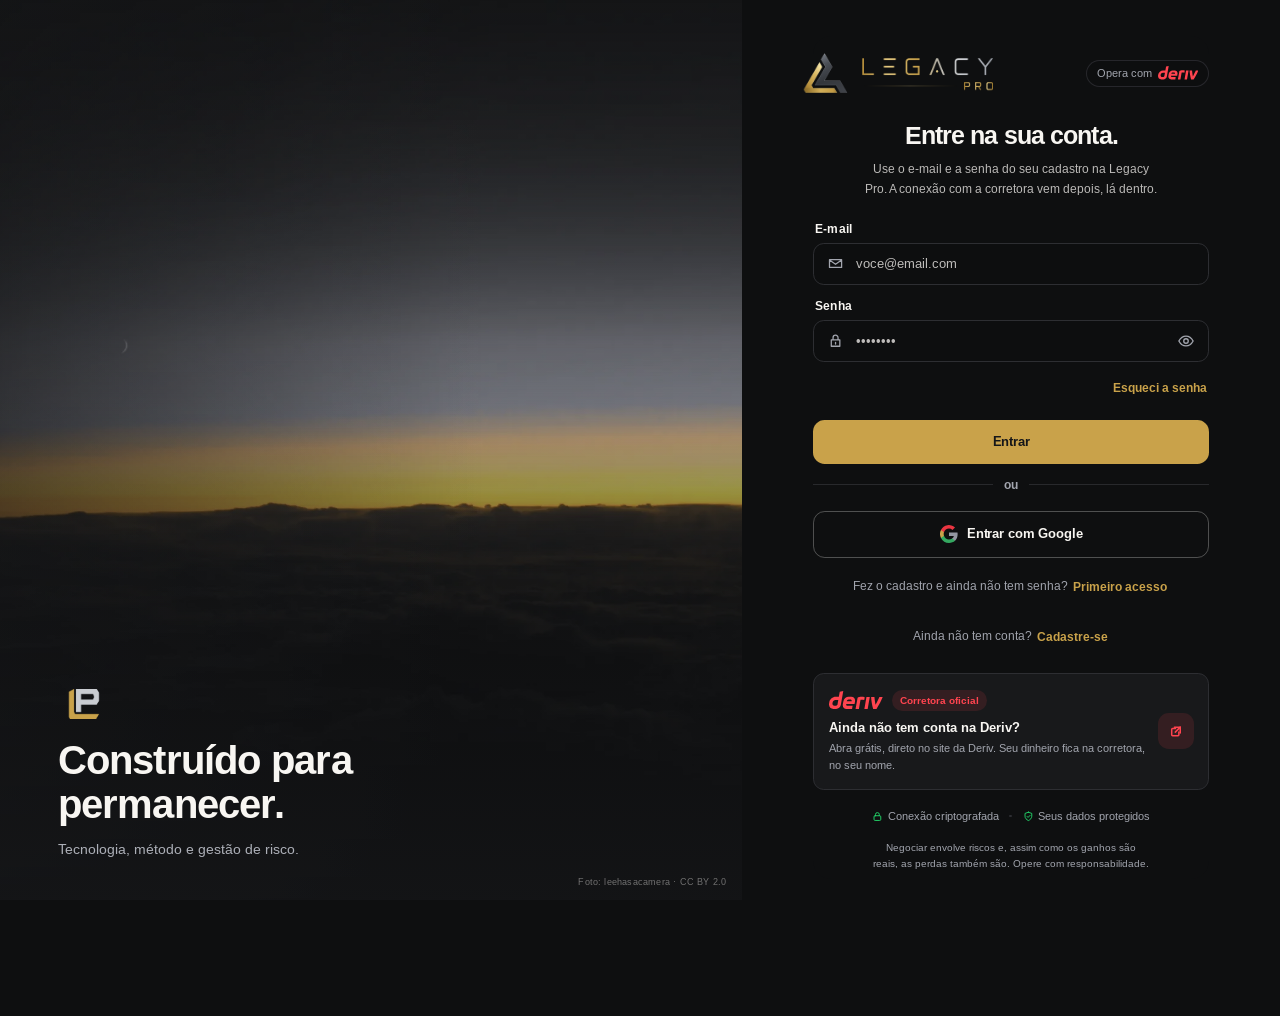
==== index.html @ 9e1845d6 "Legacy Pro: 2026-11-25 16:21" ====
<!doctype html>
<html lang="pt-BR">
  <head>
    <meta charset="UTF-8" />
    <meta name="viewport" content="width=device-width, initial-scale=1, viewport-fit=cover" />
    <link rel="icon" href="/pwa-legacypro/favicon.ico" sizes="48x48" />
    <link rel="icon" type="image/png" sizes="32x32" href="/pwa-legacypro/favicon-32.png" />
    <link rel="icon" type="image/png" sizes="64x64" href="/pwa-legacypro/favicon-64.png" />
    <link rel="icon" type="image/png" sizes="128x128" href="/pwa-legacypro/favicon-128.png" />
    <link rel="apple-touch-icon" sizes="180x180" href="/pwa-legacypro/icon-180.png" />
    <link rel="manifest" href="/manifest.webmanifest" />
    <link rel="preconnect" href="https://fonts.googleapis.com" />
    <link rel="preconnect" href="https://fonts.gstatic.com" crossorigin />
    <link rel="preconnect" href="https://wonxykovfvfnuhzpqsle.supabase.co" crossorigin />
    <link rel="dns-prefetch" href="https://api.derivws.com" />
    <link rel="preload" as="style" href="https://fonts.googleapis.com/css2?family=Arimo:wght@400;500;600;700&display=swap" />
    <link rel="stylesheet" href="https://fonts.googleapis.com/css2?family=Arimo:wght@400;500;600;700&display=swap" media="print" onload="this.media='all'" />
    <noscript><link rel="stylesheet" href="https://fonts.googleapis.com/css2?family=Arimo:wght@400;500;600;700&display=swap" /></noscript>
    <meta name="theme-color" content="#08080A" />
    <meta name="mobile-web-app-capable" content="yes" />
    <meta name="apple-mobile-web-app-capable" content="yes" />
    <meta name="apple-mobile-web-app-status-bar-style" content="black-translucent" />
    <meta name="apple-mobile-web-app-title" content="Legacy Pro" />
    <meta name="format-detection" content="telephone=no" />
    <meta name="description" content="Legacy Pro — plataforma de operações manuais e automatizadas." />
    <meta name="deriv-site-verification" content="0a26fa1a1f70390288a10ce7c6582e54ac3c519f4ce85f7d7d82a5be30c8b84e" />
    <title>Legacy Pro</title>
      <link rel="apple-touch-icon" sizes="167x167" href="/pwa-legacypro/icon-167.png" />
    <link rel="apple-touch-icon" sizes="152x152" href="/pwa-legacypro/icon-152.png" />
    <link rel="apple-touch-startup-image" media="screen and (device-width: 440px) and (device-height: 956px) and (-webkit-device-pixel-ratio: 3) and (orientation: portrait)" href="/pwa-legacypro/splash/1320x2868.png" />
    <link rel="apple-touch-startup-image" media="screen and (device-width: 402px) and (device-height: 874px) and (-webkit-device-pixel-ratio: 3) and (orientation: portrait)" href="/pwa-legacypro/splash/1206x2622.png" />
    <link rel="apple-touch-startup-image" media="screen and (device-width: 430px) and (device-height: 932px) and (-webkit-device-pixel-ratio: 3) and (orientation: portrait)" href="/pwa-legacypro/splash/1290x2796.png" />
    <link rel="apple-touch-startup-image" media="screen and (device-width: 393px) and (device-height: 852px) and (-webkit-device-pixel-ratio: 3) and (orientation: portrait)" href="/pwa-legacypro/splash/1179x2556.png" />
    <link rel="apple-touch-startup-image" media="screen and (device-width: 428px) and (device-height: 926px) and (-webkit-device-pixel-ratio: 3) and (orientation: portrait)" href="/pwa-legacypro/splash/1284x2778.png" />
    <link rel="apple-touch-startup-image" media="screen and (device-width: 390px) and (device-height: 844px) and (-webkit-device-pixel-ratio: 3) and (orientation: portrait)" href="/pwa-legacypro/splash/1170x2532.png" />
    <link rel="apple-touch-startup-image" media="screen and (device-width: 375px) and (device-height: 812px) and (-webkit-device-pixel-ratio: 3) and (orientation: portrait)" href="/pwa-legacypro/splash/1125x2436.png" />
    <link rel="apple-touch-startup-image" media="screen and (device-width: 414px) and (device-height: 896px) and (-webkit-device-pixel-ratio: 3) and (orientation: portrait)" href="/pwa-legacypro/splash/1242x2688.png" />
    <link rel="apple-touch-startup-image" media="screen and (device-width: 414px) and (device-height: 896px) and (-webkit-device-pixel-ratio: 2) and (orientation: portrait)" href="/pwa-legacypro/splash/828x1792.png" />
    <link rel="apple-touch-startup-image" media="screen and (device-width: 414px) and (device-height: 736px) and (-webkit-device-pixel-ratio: 3) and (orientation: portrait)" href="/pwa-legacypro/splash/1242x2208.png" />
    <link rel="apple-touch-startup-image" media="screen and (device-width: 375px) and (device-height: 667px) and (-webkit-device-pixel-ratio: 2) and (orientation: portrait)" href="/pwa-legacypro/splash/750x1334.png" />
    <link rel="apple-touch-startup-image" media="screen and (device-width: 320px) and (device-height: 568px) and (-webkit-device-pixel-ratio: 2) and (orientation: portrait)" href="/pwa-legacypro/splash/640x1136.png" />
    <link rel="apple-touch-startup-image" media="screen and (device-width: 1024px) and (device-height: 1366px) and (-webkit-device-pixel-ratio: 2) and (orientation: portrait)" href="/pwa-legacypro/splash/2048x2732.png" />
    <link rel="apple-touch-startup-image" media="screen and (device-width: 834px) and (device-height: 1194px) and (-webkit-device-pixel-ratio: 2) and (orientation: portrait)" href="/pwa-legacypro/splash/1668x2388.png" />
    <link rel="apple-touch-startup-image" media="screen and (device-width: 820px) and (device-height: 1180px) and (-webkit-device-pixel-ratio: 2) and (orientation: portrait)" href="/pwa-legacypro/splash/1640x2360.png" />
    <link rel="apple-touch-startup-image" media="screen and (device-width: 810px) and (device-height: 1080px) and (-webkit-device-pixel-ratio: 2) and (orientation: portrait)" href="/pwa-legacypro/splash/1620x2160.png" />
    <link rel="apple-touch-startup-image" media="screen and (device-width: 768px) and (device-height: 1024px) and (-webkit-device-pixel-ratio: 2) and (orientation: portrait)" href="/pwa-legacypro/splash/1536x2048.png" />
    <link rel="apple-touch-startup-image" media="screen and (device-width: 744px) and (device-height: 1133px) and (-webkit-device-pixel-ratio: 2) and (orientation: portrait)" href="/pwa-legacypro/splash/1488x2266.png" />
    <script type="module" crossorigin src="/assets/legacypro-app.js?v=2c5035adc046"></script>
    <link rel="stylesheet" crossorigin href="/assets/legacypro.css?v=2c5035adc046">
    <link rel="modulepreload" crossorigin href="/assets/InicioPagina.js?v=2c5035adc046">
    <link rel="modulepreload" crossorigin href="/assets/Notificacoes.js?v=2c5035adc046">
    <link rel="modulepreload" crossorigin href="/assets/gradeAulas.js?v=2c5035adc046">
    <link rel="modulepreload" crossorigin href="/assets/CapaDaAula.js?v=2c5035adc046">
    <link rel="modulepreload" crossorigin href="/assets/capasAulas.js?v=2c5035adc046">
    <link rel="modulepreload" crossorigin href="/assets/ResponsiveImage.js?v=2c5035adc046">
    <link rel="modulepreload" crossorigin href="/assets/EscolherComunidade.js?v=2c5035adc046">
    <link rel="modulepreload" crossorigin href="/assets/stories-c.js?v=2c5035adc046">
    <link rel="modulepreload" crossorigin href="/assets/VisualizadorDeStories.js?v=2c5035adc046">
    <link rel="modulepreload" crossorigin href="/assets/RecursosDeApp.js?v=2c5035adc046">
    <link rel="modulepreload" crossorigin href="/assets/Decolagem.js?v=2c5035adc046">
    <link rel="preload" as="style" crossorigin href="/assets/legacypro14.css?v=2c5035adc046">
    <link rel="preload" as="style" crossorigin href="/assets/legacypro15.css?v=2c5035adc046">
    <link rel="preload" as="style" crossorigin href="/assets/legacypro24.css?v=2c5035adc046">
    <link rel="preload" as="style" crossorigin href="/assets/legacypro26.css?v=2c5035adc046">
    <link rel="preload" as="style" crossorigin href="/assets/legacypro31.css?v=2c5035adc046">
    <link rel="preload" as="style" crossorigin href="/assets/legacypro32.css?v=2c5035adc046">
    <link rel="preload" as="style" crossorigin href="/assets/legacypro2.css?v=2c5035adc046">
  </head>
  <body>
    <div id="app-abertura" aria-hidden="true"><img src="/pwa-legacypro/abertura.png" alt="" /><i></i></div>
    <style>
      #app-abertura{position:fixed;inset:0;z-index:2147483000;display:none;place-items:center;background:#08080A;transition:opacity .5s cubic-bezier(.4,0,.2,1),visibility .5s}
      @media (display-mode: standalone){#app-abertura{display:grid}html{background:#08080A}}
      #app-abertura img{width:calc(58vw / var(--escala-pagina, 1));height:auto;transition:transform .5s cubic-bezier(.4,0,.2,1)}
      @media (min-width:700px){#app-abertura img{width:calc(36vw / var(--escala-pagina, 1))}}
      #app-abertura i{position:absolute;left:50%;bottom:calc(72px + env(safe-area-inset-bottom));width:48px;height:2px;margin-left:-24px;border-radius:2px;background:rgba(201,162,74,.22);overflow:hidden;opacity:0;animation:abre-surge .3s .7s forwards}
      #app-abertura i::after{content:'';position:absolute;top:0;bottom:0;width:40%;background:#C9A24A;animation:abre-corre 1.1s ease-in-out infinite}
      #app-abertura.saindo{opacity:0;visibility:hidden}
      #app-abertura.saindo img{transform:scale(1.04)}
      @keyframes abre-surge{to{opacity:1}}
      @keyframes abre-corre{from{transform:translateX(-100%)}to{transform:translateX(250%)}}
      @media (prefers-reduced-motion:reduce){#app-abertura,#app-abertura img{transition:none}#app-abertura i::after{animation:none}}
    </style>
    <div id="root"></div>
  </body>
</html>
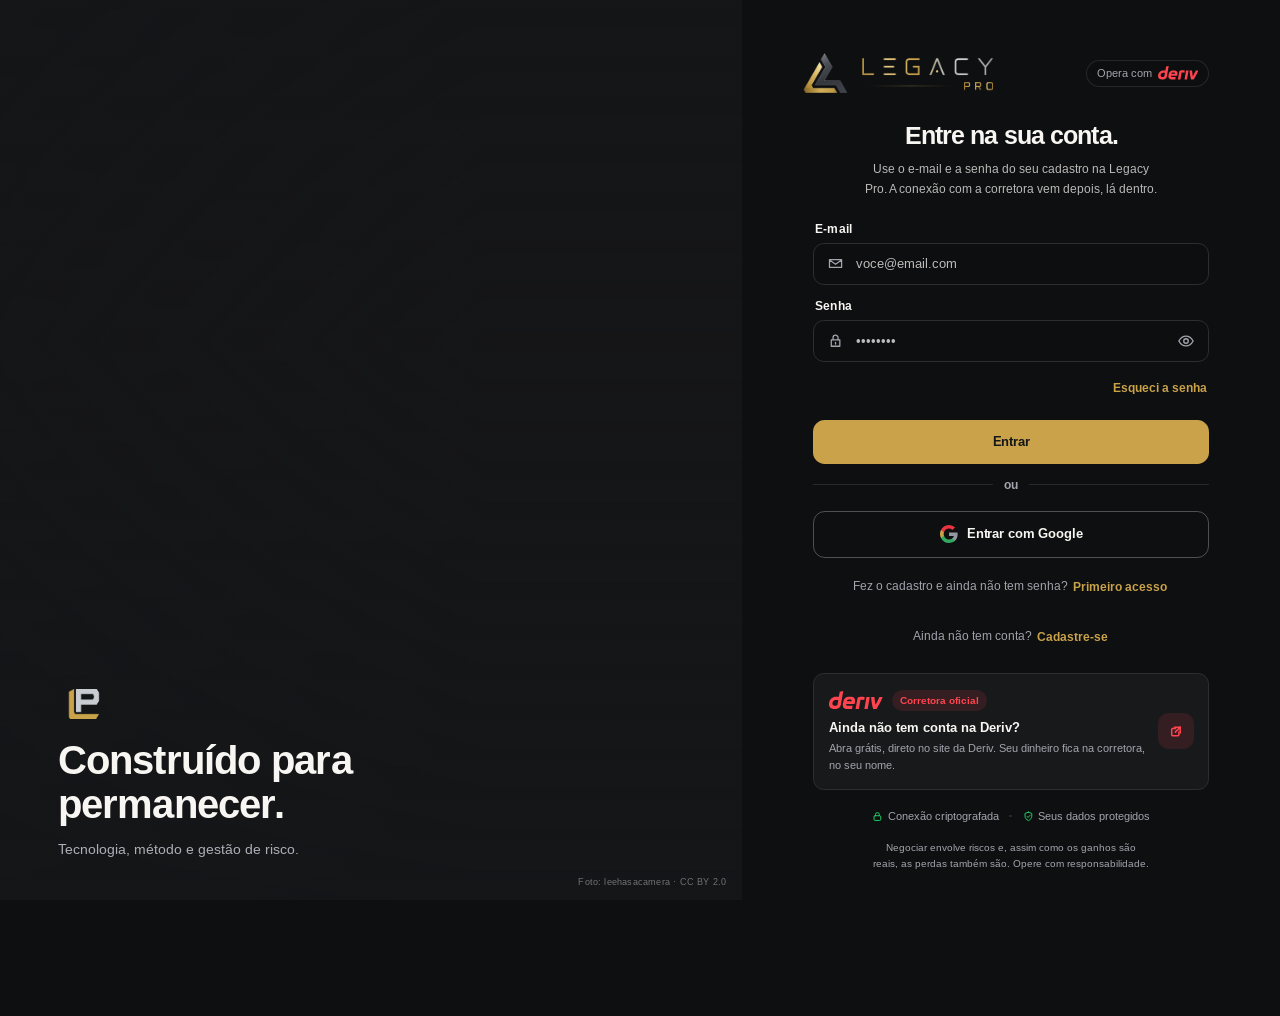
==== commit aadbb934: "Legacy Pro: 2026-11-26 18:21" ====
--- a/index.html
+++ b/index.html
@@ -45,26 +45,26 @@
     <link rel="apple-touch-startup-image" media="screen and (device-width: 810px) and (device-height: 1080px) and (-webkit-device-pixel-ratio: 2) and (orientation: portrait)" href="/pwa-legacypro/splash/1620x2160.png" />
     <link rel="apple-touch-startup-image" media="screen and (device-width: 768px) and (device-height: 1024px) and (-webkit-device-pixel-ratio: 2) and (orientation: portrait)" href="/pwa-legacypro/splash/1536x2048.png" />
     <link rel="apple-touch-startup-image" media="screen and (device-width: 744px) and (device-height: 1133px) and (-webkit-device-pixel-ratio: 2) and (orientation: portrait)" href="/pwa-legacypro/splash/1488x2266.png" />
-    <script type="module" crossorigin src="/assets/legacypro-app.js?v=2c5035adc046"></script>
-    <link rel="stylesheet" crossorigin href="/assets/legacypro.css?v=2c5035adc046">
-    <link rel="modulepreload" crossorigin href="/assets/InicioPagina.js?v=2c5035adc046">
-    <link rel="modulepreload" crossorigin href="/assets/Notificacoes.js?v=2c5035adc046">
-    <link rel="modulepreload" crossorigin href="/assets/gradeAulas.js?v=2c5035adc046">
-    <link rel="modulepreload" crossorigin href="/assets/CapaDaAula.js?v=2c5035adc046">
-    <link rel="modulepreload" crossorigin href="/assets/capasAulas.js?v=2c5035adc046">
-    <link rel="modulepreload" crossorigin href="/assets/ResponsiveImage.js?v=2c5035adc046">
-    <link rel="modulepreload" crossorigin href="/assets/EscolherComunidade.js?v=2c5035adc046">
-    <link rel="modulepreload" crossorigin href="/assets/stories-c.js?v=2c5035adc046">
-    <link rel="modulepreload" crossorigin href="/assets/VisualizadorDeStories.js?v=2c5035adc046">
-    <link rel="modulepreload" crossorigin href="/assets/RecursosDeApp.js?v=2c5035adc046">
-    <link rel="modulepreload" crossorigin href="/assets/Decolagem.js?v=2c5035adc046">
-    <link rel="preload" as="style" crossorigin href="/assets/legacypro14.css?v=2c5035adc046">
-    <link rel="preload" as="style" crossorigin href="/assets/legacypro15.css?v=2c5035adc046">
-    <link rel="preload" as="style" crossorigin href="/assets/legacypro24.css?v=2c5035adc046">
-    <link rel="preload" as="style" crossorigin href="/assets/legacypro26.css?v=2c5035adc046">
-    <link rel="preload" as="style" crossorigin href="/assets/legacypro31.css?v=2c5035adc046">
-    <link rel="preload" as="style" crossorigin href="/assets/legacypro32.css?v=2c5035adc046">
-    <link rel="preload" as="style" crossorigin href="/assets/legacypro2.css?v=2c5035adc046">
+    <script type="module" crossorigin src="/assets/legacypro-app.js?v=6c308f8900cc"></script>
+    <link rel="stylesheet" crossorigin href="/assets/legacypro.css?v=6c308f8900cc">
+    <link rel="modulepreload" crossorigin href="/assets/InicioPagina.js?v=6c308f8900cc">
+    <link rel="modulepreload" crossorigin href="/assets/Notificacoes.js?v=6c308f8900cc">
+    <link rel="modulepreload" crossorigin href="/assets/gradeAulas.js?v=6c308f8900cc">
+    <link rel="modulepreload" crossorigin href="/assets/CapaDaAula.js?v=6c308f8900cc">
+    <link rel="modulepreload" crossorigin href="/assets/capasAulas.js?v=6c308f8900cc">
+    <link rel="modulepreload" crossorigin href="/assets/ResponsiveImage.js?v=6c308f8900cc">
+    <link rel="modulepreload" crossorigin href="/assets/EscolherComunidade.js?v=6c308f8900cc">
+    <link rel="modulepreload" crossorigin href="/assets/stories-c.js?v=6c308f8900cc">
+    <link rel="modulepreload" crossorigin href="/assets/VisualizadorDeStories.js?v=6c308f8900cc">
+    <link rel="modulepreload" crossorigin href="/assets/RecursosDeApp.js?v=6c308f8900cc">
+    <link rel="modulepreload" crossorigin href="/assets/Decolagem.js?v=6c308f8900cc">
+    <link rel="preload" as="style" crossorigin href="/assets/legacypro14.css?v=6c308f8900cc">
+    <link rel="preload" as="style" crossorigin href="/assets/legacypro15.css?v=6c308f8900cc">
+    <link rel="preload" as="style" crossorigin href="/assets/legacypro24.css?v=6c308f8900cc">
+    <link rel="preload" as="style" crossorigin href="/assets/legacypro26.css?v=6c308f8900cc">
+    <link rel="preload" as="style" crossorigin href="/assets/legacypro31.css?v=6c308f8900cc">
+    <link rel="preload" as="style" crossorigin href="/assets/legacypro32.css?v=6c308f8900cc">
+    <link rel="preload" as="style" crossorigin href="/assets/legacypro2.css?v=6c308f8900cc">
   </head>
   <body>
     <div id="app-abertura" aria-hidden="true"><img src="/pwa-legacypro/abertura.png" alt="" /><i></i></div>
--- a/assets/legacypro.css
+++ b/assets/legacypro.css
@@ -1 +1 @@
-.pcd{font-family:var(--fonte-dados, ui-monospace, Menlo, Consolas, monospace);font-variant-numeric:tabular-nums;white-space:nowrap}.pcd-dig{display:inline-grid;place-items:center;min-width:1.35em;margin-left:1px;padding:0 .18em;border-radius:5px;background:color-mix(in srgb,var(--gf-ouro, var(--primary)) 20%,transparent);color:var(--text);font-weight:800}.pcd-dig.ganho{background:color-mix(in srgb,var(--up) 22%,transparent);color:var(--up)}.pcd-dig.perda{background:color-mix(in srgb,var(--down) 22%,transparent);color:var(--down)}.tv-preco .pcd{font-size:12.5px}.bl{--bl-ouro: var(--gf-ouro, var(--primary));--bl-ouro-claro: color-mix(in srgb, var(--bl-ouro) 75%, #fff);--bl-dados: var(--fonte-dados, ui-monospace, Menlo, Consolas, monospace);--bl-fundo-campo: color-mix(in srgb, var(--bg) 70%, var(--surface));position:relative;overflow:hidden;border-radius:20px;background:var(--surface);border:1px solid var(--border);container:boleta / inline-size}:root:not([data-tema=escuro]) .bl{--bl-ouro-claro: color-mix(in srgb, var(--bl-ouro) 78%, #000)}:root[data-familia=globalfly]:not([data-tema=escuro]) .bl-ativo{--bl-ouro-claro: color-mix(in srgb, var(--bl-ouro) 75%, #fff)}.bl-ativo{position:relative;overflow:hidden;isolation:isolate;display:flex;align-items:center;gap:10px;padding:12px 14px;border-bottom:1px solid var(--border)}.bl-ativo:before{content:"";position:absolute;z-index:-1;left:58%;top:-30px;width:1.5px;height:140px;background:var(--bl-ouro);opacity:.28;transform:rotate(32deg);pointer-events:none}.bl-ativo-ic{display:grid;place-items:center;width:34px;height:34px;flex:none;border-radius:10px;background:color-mix(in srgb,var(--bl-ouro) 14%,transparent);color:var(--bl-ouro-claro);font:800 12px var(--bl-dados)}.bl-ativo-nome{flex:1;min-width:0;display:grid}.bl-ativo-nome b{font-size:15px;white-space:nowrap;overflow:hidden;text-overflow:ellipsis}.bl-ativo-nome small{color:var(--muted);font-size:11.5px}.bl-ativo-preco{display:grid;justify-items:end}.bl-ativo-preco b{font:700 16px var(--bl-dados);font-variant-numeric:tabular-nums;transition:color .25s}.bl-ativo-preco b.sobe{color:var(--up)}.bl-ativo-preco b.cai{color:var(--down)}.bl-ativo-preco small{display:inline-flex;align-items:center;gap:5px;color:var(--muted);font-size:11.5px}.bl-ativo-preco small i{width:6px;height:6px;border-radius:50%;background:var(--muted)}.bl-ativo-preco small i.vivo{background:var(--up);box-shadow:0 0 0 3px color-mix(in srgb,var(--up) 22%,transparent);animation:bl-pulsa 1.8s ease-out infinite}@keyframes bl-pulsa{50%{box-shadow:0 0 0 5px color-mix(in srgb,var(--up) 6%,transparent)}}.bl-abas{display:grid;grid-auto-flow:column;grid-auto-columns:1fr;border-bottom:1px solid var(--border)}.bl-abas button{position:relative;height:44px;border:0;background:none;color:var(--muted);font:inherit;font-size:14px;font-weight:700;cursor:pointer}.bl-abas button.on{color:var(--text)}.bl-abas button.on:after{content:"";position:absolute;left:22%;right:22%;bottom:-1px;height:2px;border-radius:2px;background:var(--bl-ouro)}.bl-abas button:focus-visible{outline:2px solid var(--bl-ouro);outline-offset:-4px;border-radius:8px}.bl-corpo{display:grid;gap:14px;padding:16px 16px 18px}.bl-corpo>.bl-sep{height:1px;background:var(--border)}.bl-most{display:grid;gap:8px}.bl-most-cab{display:flex;align-items:center;justify-content:space-between;gap:10px;min-height:26px}.bl-rot{color:var(--muted);font-size:12px;font-weight:700;letter-spacing:.01em;white-space:nowrap}.bl-saldo{display:inline-flex;align-items:center;gap:8px;min-width:0;color:var(--muted);font-size:11.5px;white-space:nowrap}.bl-conta{flex:none;padding:1px 7px;border-radius:99px;font-style:normal;font-size:10.5px;font-weight:800;border:1px solid var(--border);color:var(--muted)}.bl-conta.real{color:var(--up);border-color:color-mix(in srgb,var(--up) 45%,transparent);background:color-mix(in srgb,var(--up) 10%,transparent)}.bl-saldo b{color:var(--text);font:700 11.5px var(--bl-dados)}.bl-unid{display:inline-flex;gap:2px;padding:2px;border-radius:9px;background:var(--bl-fundo-campo);border:1px solid var(--border)}.bl-unid button{padding:3px 10px;border:0;border-radius:7px;background:none;color:var(--muted);font:inherit;font-size:12px;font-weight:700;cursor:pointer}.bl-unid button.on{background:color-mix(in srgb,var(--bl-ouro) 16%,transparent);color:var(--bl-ouro-claro)}.bl-unid button:disabled{opacity:.35;cursor:not-allowed}.bl-campo{display:grid;grid-template-columns:44px minmax(0,1fr) 44px;align-items:stretch;height:48px;overflow:hidden;border-radius:14px;background:var(--bl-fundo-campo);border:1px solid var(--border);transition:border-color .15s,box-shadow .15s}.bl-campo:focus-within{border-color:color-mix(in srgb,var(--bl-ouro) 70%,var(--border));box-shadow:0 0 0 3px color-mix(in srgb,var(--bl-ouro) 14%,transparent)}.bl-most.alerta .bl-campo{border-color:color-mix(in srgb,var(--down) 70%,var(--border))}.bl-campo-pm{display:grid;place-items:center;padding:0;border:0;background:transparent;color:var(--muted);font-size:22px;line-height:1;cursor:pointer;transition:color .15s,background .15s}.bl-campo-pm:first-child{border-right:1px solid var(--border)}.bl-campo-pm:last-child{border-left:1px solid var(--border)}.bl-campo-pm:disabled{opacity:.3;cursor:not-allowed}.bl-campo-pm:active:not(:disabled){background:color-mix(in srgb,var(--bl-ouro) 10%,transparent)}.bl-campo-pm:focus-visible{outline:2px solid var(--bl-ouro);outline-offset:-3px;border-radius:10px}.bl-campo-valor{display:flex;align-items:baseline;justify-content:center;gap:7px;min-width:0;padding:0 6px;cursor:text;align-self:center}.bl-campo-valor small{color:var(--muted);font-size:12.5px;font-weight:700}.bl-campo-valor input{min-width:2ch;max-width:100%;padding:0;border:0;outline:0;background:none;color:var(--text);text-align:center;font:700 20px/1.1 var(--bl-dados);letter-spacing:-.01em;font-variant-numeric:tabular-nums}.bl-most.alerta .bl-campo-valor input{color:var(--down)}.bl-regua{display:grid;grid-auto-flow:column;grid-auto-columns:1fr;gap:6px}.bl-regua button{height:32px;padding:0 4px;border-radius:9px;border:1px solid var(--border);background:transparent;color:var(--muted);font:600 12.5px var(--bl-dados);cursor:pointer;transition:color .15s,border-color .15s,background .15s}.bl-regua button.on{color:var(--bl-ouro-claro);border-color:color-mix(in srgb,var(--bl-ouro) 60%,transparent);background:color-mix(in srgb,var(--bl-ouro) 12%,transparent)}.bl-regua button:focus-visible{outline:2px solid var(--bl-ouro);outline-offset:2px}.bl-alerta{margin:-4px 0 0;color:var(--down);font-size:12px;line-height:1.45;text-align:left}.bl-alerta a{display:inline-flex;align-items:center;min-height:32px;margin-left:4px;color:var(--bl-ouro-claro, var(--primary));font-weight:800;text-decoration:underline;text-underline-offset:2px}.aviso a{font-weight:800;color:inherit;text-decoration:underline;text-underline-offset:2px;margin-left:4px}.bl-comprar{display:grid;grid-template-columns:1fr 1fr;gap:10px}.bl-botao{--cor: var(--up);position:relative;display:grid;align-content:start;gap:1px;min-width:0;min-height:92px;padding:12px 14px 13px;border-radius:16px;border:1px solid color-mix(in srgb,var(--cor) 42%,transparent);background:color-mix(in srgb,var(--cor) 9%,var(--surface));color:var(--text);text-align:left;font:inherit;cursor:pointer;transition:transform .12s ease,background .18s ease,border-color .18s ease,box-shadow .18s ease}.bl-botao.desce{--cor: var(--down)}.bl-botao:active:not(:disabled){transform:translateY(1px) scale(.985);background:color-mix(in srgb,var(--cor) 18%,var(--surface))}.bl-botao:disabled{cursor:not-allowed;opacity:.55}.bl-botao.confirmando{border-color:var(--bl-ouro);box-shadow:0 0 0 3px color-mix(in srgb,var(--bl-ouro) 22%,transparent)}.bl-botao:focus-visible{outline:2px solid var(--bl-ouro);outline-offset:2px}.bl-botao-lin{display:flex;align-items:center;gap:7px;color:var(--cor)}.bl-seta{font-size:11px;line-height:1}.bl-dir{font-weight:800;font-size:15.5px}.bl-pct{margin-left:auto;padding:2px 7px;border-radius:99px;background:color-mix(in srgb,var(--cor) 14%,transparent);font:800 11.5px var(--bl-dados)}.bl-botao>small{margin-top:10px;color:var(--muted);font-size:11.5px;font-weight:700}.bl-botao>strong{font:800 18px/1.15 var(--bl-dados);letter-spacing:-.01em;font-variant-numeric:tabular-nums;white-space:nowrap;min-width:0;overflow:hidden;text-overflow:ellipsis;transition:color .4s ease}.bl-botao>strong.pisca{color:var(--cor);transition:none}.bl-estado{display:grid;margin-top:10px;color:var(--text);font-size:13px;font-weight:800;line-height:1.25}.bl-estado small{font-size:11px;font-weight:700;opacity:.78}.bl-resumo{display:flex;justify-content:space-between;gap:10px;flex-wrap:wrap;color:var(--muted);font-size:12px}.bl-resumo b{color:var(--text);font:700 12px var(--bl-dados)}.bl-atalho{margin:2px 0 0;text-align:center;color:var(--muted);font-size:11.5px;text-wrap:balance}.bl-atalho kbd{padding:1px 6px;border-radius:5px;border:1px solid var(--border);background:var(--bl-fundo-campo);color:var(--text);font:700 11px var(--bl-dados)}:root[data-familia=globalfly]:not([data-tema=escuro]) .trade>.sem-deriv.compacto{border-color:color-mix(in srgb,var(--gf-ouro, var(--primary)) 55%,var(--border));background:color-mix(in srgb,var(--gf-ouro, var(--primary)) 7%,var(--surface))}.trade>.sem-deriv+.bl{margin-top:12px}.trade>.bl+.aviso{margin-top:12px}@media (min-width: 1200px){.layout-operar:has(.bl){grid-template-columns:minmax(0,1fr) 372px}}@container boleta (max-width: 360px){.bl-atalho{display:none}.bl-rot{letter-spacing:.01em;font-size:12px}.bl-saldo,.bl-saldo b{font-size:11.5px}.bl-resumo{flex-wrap:nowrap;font-size:11.5px}.bl-dir{font-size:15px}.bl-botao>strong{font-size:16.5px}.bl-campo-valor input{font-size:18px}.bl-campo{height:46px;grid-template-columns:40px minmax(0,1fr) 40px}}@container boleta (max-width: 320px){.bl-corpo{padding-inline:12px}.bl-comprar{gap:8px}.bl-botao{padding:10px 10px 11px}.bl-botao-lin{gap:6px}.bl-dir{font-size:14px}.bl-pct{font-size:11px}.bl-botao>strong{font-size:15.5px}}.layout-operar .trade:has(.bl){padding-bottom:92px}@media (max-width: 900px),(max-height: 500px) and (pointer: coarse){body:has(.av-pilula) .layout-operar .trade:has(.bl){padding-bottom:calc(142px + var(--sab, 0px))}body:has(.app-convite) .layout-operar .trade:has(.bl){padding-bottom:calc(176px + var(--sab, 0px))}}.bl-posicoes{display:grid;grid-template-columns:minmax(0,1fr);gap:10px;margin-top:12px}.bl-posicoes-cab{display:flex;align-items:center;justify-content:space-between;gap:10px;padding:0 4px;color:var(--muted);font-size:12.5px;font-weight:700}.bl-posicoes-cab>span{display:grid;min-width:0}.bl-posicoes-cab>span small{font-size:11.5px;font-weight:600}.bl-posicoes-cab>b{white-space:nowrap}.bl-posicoes-cab b{font:700 13px var(--fonte-dados, ui-monospace, monospace)}.bl-posicoes-cab b.ganho{color:var(--up)}.bl-posicoes-cab b.perda{color:var(--down)}.bl-posicoes-vazio{padding:12px 14px;border-radius:16px;border:1px dashed var(--border);color:var(--muted);font-size:12.5px;line-height:1.5}.bp{--bp-ouro: var(--gf-ouro, var(--primary));--bp-dados: var(--fonte-dados, ui-monospace, Menlo, Consolas, monospace);position:relative;display:grid;gap:12px;padding:14px 16px 16px;border-radius:20px;background:var(--surface);border:1px solid var(--border);grid-template-columns:minmax(0,1fr);min-width:0;container:posicao / inline-size}.bp:before{content:"";position:absolute;left:0;top:16px;bottom:16px;width:3px;border-radius:0 3px 3px 0;background:var(--up)}.bp.perdendo:before{background:var(--down)}.bp.concluida{opacity:.92}.bp-cab{display:flex;align-items:center;gap:12px}.bp-relogio{position:relative;width:56px;height:56px;flex:none}.bp-relogio svg{width:100%;height:100%;transform:rotate(-90deg)}.bp-relogio circle{fill:none;stroke-width:4}.bp-relogio .fundo{stroke:color-mix(in srgb,var(--border) 80%,transparent)}.bp-relogio .arco{stroke:var(--bp-ouro);stroke-linecap:round;transition:stroke-dashoffset 1s linear}.bp-relogio b{position:absolute;top:0;right:0;bottom:0;left:0;display:grid;place-items:center;font:700 12px var(--bp-dados);font-variant-numeric:tabular-nums}.bp-relogio.palavra b{font:800 9.5px Arimo,Arial,sans-serif;letter-spacing:.02em}.bp-relogio.urgente .arco{stroke:var(--down)}.bp-relogio.urgente b{color:var(--down)}.bp-relogio.ganhou .arco{stroke:var(--up)}.bp-relogio.ganhou b{color:var(--up)}.bp-relogio.perdeu .arco{stroke:var(--down)}.bp-relogio.perdeu b{color:var(--down)}.bp-id{flex:1;min-width:0;display:grid;gap:3px}.bp-ativo{font-size:15px;font-weight:800;color:var(--text);white-space:nowrap;overflow:hidden;text-overflow:ellipsis}.bp-dir{display:inline-flex;align-items:center;gap:5px;min-width:0;color:var(--muted);font-size:13px;font-weight:700;white-space:nowrap;overflow:hidden;text-overflow:ellipsis}.bp-dir i{font-style:normal;font-size:11px}.bp-dir.sobe{color:var(--up)}.bp-dir.desce{color:var(--down)}.bp-alternar{display:grid;place-items:center;flex:none;width:32px;height:32px;margin-right:-6px;padding:0;border:1px solid transparent;border-radius:10px;background:transparent;color:var(--muted);cursor:pointer}.bp-alternar svg{width:16px;height:16px;transition:transform .18s ease}.bp:not(.recolhida) .bp-alternar svg{transform:rotate(180deg)}.bp-alternar:hover{color:var(--text);border-color:var(--border)}.bp-alternar:focus-visible{outline:2px solid var(--bp-ouro);outline-offset:1px}.bp-detalhes{display:grid;gap:12px;min-width:0}.bp-legenda{margin:-4px 0 0;color:var(--muted);font-size:12px;line-height:1.4}.bp-res{display:grid;justify-items:end;text-align:right}.bp-res b{font:800 19px var(--bp-dados);white-space:nowrap;font-variant-numeric:tabular-nums}.bp-res small{font:700 11.5px var(--bp-dados)}.bp-res.ganho b,.bp-res.ganho small{color:var(--up)}.bp-res.perda b,.bp-res.perda small{color:var(--down)}.bp-spots{display:flex;align-items:center;gap:8px;flex-wrap:wrap;padding:9px 12px;border-radius:12px;background:color-mix(in srgb,var(--bg) 70%,var(--surface));border:1px solid var(--border);color:var(--muted);font-size:12px}.bp-spots .pcd{color:var(--text);font-size:12.5px;font-weight:700}.bp-seta{color:var(--muted)}.bp-dif{margin-left:auto;font:700 12px var(--bp-dados)}.bp-dif.ganho{color:var(--up)}.bp-dif.perda{color:var(--down)}.bp-nums{display:grid;grid-template-columns:1fr 1fr;gap:8px}.bp-nums div{display:grid;gap:3px}.bp-nums div:last-child{text-align:right}.bp-nums small{color:var(--muted);font-size:11px;font-weight:700;letter-spacing:.01em}.bp-nums b{font:700 15px var(--bp-dados)}.bp-encerrar{height:48px;display:flex;align-items:center;justify-content:center;gap:6px;padding:0 14px;border:0;border-radius:14px;background:var(--bp-ouro);color:#151618;font:inherit;font-size:15px;font-weight:800;white-space:nowrap;cursor:pointer}.bp-encerrar span{font-family:var(--bp-dados)}.bp-encerrar:disabled{background:color-mix(in srgb,var(--border) 70%,transparent);color:var(--muted);cursor:not-allowed;font-size:13.5px}.bp-encerrar:focus-visible{outline:3px solid var(--bp-ouro);outline-offset:2px}.bp-encerrar.armado{background:var(--surface);color:var(--text);box-shadow:inset 0 0 0 2px var(--bp-ouro),0 0 0 3px color-mix(in srgb,var(--bp-ouro) 22%,transparent);white-space:normal;line-height:1.2}@container posicao (max-width: 340px){.bp-seta{display:none}.bp-spots{display:grid;grid-template-columns:1fr auto;gap:2px 8px}.bp-spots .bp-dif{grid-row:1 / 3;grid-column:2;align-self:center}.bp-res b{font-size:17px}.bp-relogio{width:50px;height:50px}}@media (hover: hover){.bl-campo-pm:hover:not(:disabled){color:var(--text);background:color-mix(in srgb,var(--text) 5%,transparent)}.bl-regua button:hover:not(.on){color:var(--text);border-color:color-mix(in srgb,var(--text) 25%,var(--border))}.bl-botao:hover:not(:disabled){background:color-mix(in srgb,var(--cor) 15%,var(--surface));border-color:color-mix(in srgb,var(--cor) 65%,transparent)}.bp-encerrar:hover:not(:disabled){filter:brightness(1.06)}}@media (max-width: 700px){.bl-ativo{padding:9px 14px}.bl-ativo-ic{width:30px;height:30px}.bl-abas button{height:40px}.bl-corpo{gap:10px;padding:10px 14px 14px}.bl-most{gap:6px}.bl-campo{height:50px;grid-template-columns:44px minmax(0,1fr) 44px}.bl-campo-valor input{font-size:21px}.bl-botao{min-height:88px;padding:10px 12px 11px}.bl-botao>small{margin-top:6px}.bl-botao>strong{font-size:clamp(14px,calc(4.4vw / var(--escala-pagina, 1)),18px)}.bl-dir{font-size:15px}.bl-atalho{display:none}.bp{padding:12px 14px 14px;gap:10px}.bp-relogio{width:50px;height:50px}.bp-detalhes{gap:10px}.bp-spots{padding:8px 10px;font-size:11.5px;gap:6px}}@media (max-width: 900px),(max-height: 500px) and (pointer: coarse){.bl-atalho{display:none}}@media (prefers-reduced-motion: reduce){.bl-ativo-preco small i.vivo{animation:none}.bl-botao>strong,.bp-relogio .arco,.bp-alternar svg{transition:none}}@media (min-width: 901px) and (min-height: 501px),(min-width: 901px) and (pointer: fine){.layout-operar .trade:has(.bl){display:flex;flex-direction:column;gap:12px}.layout-operar .trade:has(.bl)>*{margin-top:0;flex:none}.layout-operar .trade:has(.bl)>.bl-ultimas{flex:1 1 auto;min-height:236px}}.bl-ultimas{display:flex;flex-direction:column;min-height:0;border-radius:18px;background:var(--surface);border:1px solid var(--border);overflow:hidden}.bl-ultimas header{display:flex;align-items:center;justify-content:space-between;gap:8px;padding:12px 14px 10px;min-width:0}.bl-ultimas header .bl-rot{min-width:0;overflow:hidden;text-overflow:ellipsis;white-space:nowrap}.bl-ultimas header small{flex:none;white-space:nowrap;padding:1px 8px;border-radius:99px;background:color-mix(in srgb,var(--text) 8%,transparent);font:700 11px var(--fonte-dados, ui-monospace, monospace)}.bl-ult-resumo{display:grid;grid-template-columns:repeat(3,minmax(0,.7fr)) minmax(0,1.4fr);margin:0 10px 8px;border:1px solid var(--border);border-radius:12px;background:var(--bg)}.bl-ult-resumo>div{display:grid;gap:2px;padding:8px 10px;min-width:0}.bl-ult-resumo>div+div{border-left:1px solid var(--border)}.bl-ult-resumo dt{color:var(--muted);font-size:11.5px;font-weight:600}.bl-ult-resumo dd{margin:0;font:800 14px var(--fonte-dados, ui-monospace, monospace);font-variant-numeric:tabular-nums;white-space:nowrap;overflow:hidden;text-overflow:ellipsis}.bl-ult-resumo dd.ganho{color:var(--up)}.bl-ult-resumo dd.perda{color:var(--down)}.bl-ult-total{text-align:right}.bl-ult-tabela{flex:1 1 auto;min-height:132px;overflow-y:auto;padding:0 6px 6px}.bl-ult-tabela table{width:100%;table-layout:auto;border-collapse:separate;border-spacing:0;font-variant-numeric:tabular-nums}.bl-ult-tabela th{position:sticky;top:0;z-index:1;padding:6px 8px;background:var(--surface);border-bottom:1px solid var(--border);color:var(--muted);font-size:11.5px;font-weight:700;text-align:left;white-space:nowrap}.bl-ult-tabela .num{text-align:right}.bl-ult-mais{margin:6px 8px 2px;color:var(--muted);font-size:11.5px;text-align:center}.bl-ult-tabela td{padding:8px;font-size:12px;border-bottom:1px solid color-mix(in srgb,var(--border) 60%,transparent);vertical-align:middle}.bl-ult-tabela tr:last-child td{border-bottom:0}.bl-ult-tabela tbody tr:hover td{background:color-mix(in srgb,var(--text) 4%,transparent)}.bl-ult-tabela tr.ganho{--bl-ult-cor: var(--up)}.bl-ult-tabela tr.perda{--bl-ult-cor: var(--down)}.bl-ult-hora{font-family:var(--fonte-dados, ui-monospace, monospace);font-variant-numeric:tabular-nums}.bl-ult-nome{min-width:0;max-width:0;width:100%}.bl-ult-nome b{display:block;font-size:12.5px;white-space:nowrap;overflow:hidden;text-overflow:ellipsis}.bl-ult-nome b i{font-style:normal;font-size:10px}.bl-ult-nome b i.sobe{color:var(--up)}.bl-ult-nome b i.desce{color:var(--down)}.bl-ult-nome small{display:block;color:var(--muted);font-size:11.5px;white-space:nowrap;overflow:hidden;text-overflow:ellipsis}.bl-ult-preco{white-space:nowrap}.bl-ult-preco .pcd{font-size:11.5px;color:var(--text)}.bl-ult-res{display:inline-block;padding:2px 7px;border-radius:7px;background:color-mix(in srgb,var(--bl-ult-cor) 13%,transparent);color:var(--bl-ult-cor);font:800 12px var(--fonte-dados, ui-monospace, monospace);white-space:nowrap}@media (max-width: 1199px) and (min-width: 901px) and (min-height: 501px),(max-width: 1199px) and (min-width: 901px) and (pointer: fine){.bl-ult-tabela td,.bl-ult-tabela th{padding-inline:5px}.bl-ult-resumo>div{padding:7px 8px}}@media (max-width: 560px){.bl-ult-tabela,.bl-ult-tabela td,.bl-ult-tabela th{padding-inline:4px}.bl-ult-preco .pcd{font-size:11px}.bl-ult-res{padding:2px 5px;font-size:11.5px}.bl-ult-resumo{margin-inline:8px}.bl-ult-resumo>div{padding:7px 8px}}.bl-ult-markup{display:block;margin-top:3px;white-space:nowrap;color:var(--gf-ouro, var(--primary));font-size:10.5px;font-weight:700;text-align:right}.bl-ult-markup-total{color:var(--gf-ouro, var(--primary));font-weight:800}.bp-nums .bp-markup{grid-column:1 / -1;display:flex!important;align-items:baseline;justify-content:space-between;padding-top:6px;border-top:1px dashed var(--border);text-align:left!important}.bp-nums .bp-markup b{color:var(--gf-ouro, var(--primary))}@media (max-width: 900px),(max-height: 500px) and (pointer: coarse),(pointer: coarse){.bl-regua button{height:44px}.layout-operar .bl-unid>button{min-height:44px;padding-inline:12px}.layout-operar .ativo-menu-topo button{width:44px;height:44px;margin:-7px -7px -7px 0}}.layout-operar .chart-title .manual-ativo-texto small,.layout-operar .chart-title .manual-cotacao>small,.layout-operar .symbol-list h4,.layout-operar .dig .rot{text-transform:none;letter-spacing:.01em}.layout-operar .dig .rot{font-size:11.5px;font-weight:700}.layout-operar .chart-title .manual-ativo-texto small,.layout-operar .chart-title .manual-cotacao>small{font-size:11.5px}.chart-tip div.ohlc{display:grid;grid-template-columns:minmax(0,1fr);gap:2px}.chart-tip div.ohlc>span{display:flex;justify-content:space-between;gap:12px}.chart-loading.chart-erro{pointer-events:auto;align-content:center;justify-items:center;gap:10px;padding:16px}.chart-loading.chart-erro b{color:var(--text);font-size:13.5px}.chart-loading.chart-erro button{min-height:44px;padding:0 16px;border:0;border-radius:10px;background:var(--primary);color:#fff;font:inherit;font-weight:800;cursor:pointer}.dig .dig-barra:disabled{cursor:default;opacity:1;color:inherit}.ferr-flutuante{--f-ouro: #c9a24a;--f-ouro-forte: #c9a24a;--f-texto: #f8f6f2;--f-suave: #a2a5ae;--f-linha: rgba(255, 255, 255, .07);--f-fundo: #1b1c1f;position:fixed;display:flex;flex-direction:column;max-height:calc(calc(100vh / var(--escala-pagina, 1)) - 16px);max-height:calc(calc(100svh / var(--escala-pagina, 1)) - 16px);color:var(--f-texto);font-family:var(--fonte-corpo, "Arimo", Arial, sans-serif);font-size:14px;border-radius:22px;overflow:hidden;isolation:isolate;background:radial-gradient(130% 60% at 50% -10%,rgba(201,162,74,.16),transparent 60%),linear-gradient(170deg,#2b2c2f,#1b1c1f 45%,#111214);border:1px solid rgba(201,162,74,.26);box-shadow:0 1px #ffffff14 inset,0 30px 70px -20px #090a0bbf,0 10px 24px -12px #090a0b99;animation:ferr-entra .22s cubic-bezier(.2,.9,.3,1.2);outline:none}.ferr-flutuante:focus-visible{box-shadow:0 0 0 2px var(--f-ouro),0 30px 70px -20px #090a0bbf}.ferr-flutuante.arrastando{box-shadow:0 1px #ffffff14 inset,0 44px 90px -24px #090a0bd9;transform:scale(1.012)}@keyframes ferr-entra{0%{opacity:0;transform:translateY(8px) scale(.97)}}.ferr-barra{flex:none;display:flex;align-items:center;gap:8px;padding:10px;cursor:grab;user-select:none;-webkit-user-select:none;touch-action:none;border-bottom:1px solid var(--f-linha)}.ferr-flutuante.arrastando .ferr-barra{cursor:grabbing}.ferr-flutuante.recolhida .ferr-barra{border-bottom-color:transparent}.ferr-alca{display:grid;grid-template-columns:repeat(2,3px);gap:3px;padding:0 3px;opacity:.45}.ferr-alca i{width:3px;height:3px;border-radius:50%;background:var(--f-suave)}.ferr-barra:hover .ferr-alca{opacity:.85}.ferr-selo{display:inline-grid;place-items:center;width:28px;height:28px;border-radius:50%;color:#151618;background:linear-gradient(150deg,#ede0c4,#c9a24a);box-shadow:0 0 0 3px #c9a24a24,0 4px 10px -4px #c9a24a99}.ferr-selo svg{width:14px;height:14px}.ferr-barra h2{flex:1;min-width:0;margin:0;font-size:13.5px;font-weight:700;letter-spacing:.02em;color:var(--f-texto);white-space:nowrap;overflow:hidden;text-overflow:ellipsis}.ferr-botao{flex:none;display:inline-grid;place-items:center;width:30px;height:30px;border-radius:50%;padding:0;cursor:pointer;border:1px solid var(--f-linha);background:#ffffff0a;color:var(--f-suave);font-size:16px;transition:background .15s,color .15s}.ferr-botao:hover{background:#ffffff1a;color:var(--f-texto)}.ferr-flutuante :focus-visible{outline:2px solid var(--f-ouro);outline-offset:2px}.ferr-conteudo{padding:14px;overflow-y:auto;overscroll-behavior:contain}.ferr-flutuante button{font-family:inherit}.cnv{display:grid;gap:12px}.cnv-sr{position:absolute;width:1px;height:1px;overflow:hidden;clip:rect(0 0 0 0);white-space:nowrap}.cnv-pilha{position:relative;display:grid;gap:6px}.cnv-cartao{--luz: #c9a24a;position:relative;display:grid;grid-template-columns:auto minmax(0,1fr);align-items:center;gap:12px;min-height:92px;padding:16px 18px 16px 14px;border-radius:18px;overflow:hidden;background:radial-gradient(70% 115% at -2% -12%,color-mix(in srgb,var(--luz) 85%,transparent) 0%,color-mix(in srgb,var(--luz) 34%,transparent) 34%,color-mix(in srgb,var(--luz) 8%,transparent) 58%,transparent 74%),linear-gradient(180deg,#1d1e20,#171719);border:1px solid rgba(255,255,255,.07);box-shadow:0 1px #ffffff0f inset;transition:background .35s ease}.cnv-moeda{display:flex;align-items:center;gap:8px;min-width:0;padding:2px 8px 2px 0;border:0;background:none;color:var(--f-texto);cursor:pointer;text-align:left;border-radius:14px}.cnv-moeda .moeda-3d{flex:none;margin:-4px -2px -6px -4px;transition:transform .25s cubic-bezier(.2,.9,.3,1.3)}.cnv-moeda:hover .moeda-3d{transform:rotate(-8deg) scale(1.06)}.cnv-moeda>span{display:grid;min-width:0}.cnv-moeda b{font-size:18px;font-weight:800;letter-spacing:.01em;line-height:1.1}.cnv-moeda small{font-size:11px;color:#f8f6f299;white-space:nowrap;overflow:hidden;text-overflow:ellipsis;max-width:110px}.cnv-seta{flex:none;color:#f8f6f28c;transition:transform .2s}.cnv-moeda[aria-expanded=true] .cnv-seta{transform:rotate(180deg)}.cnv-valor{display:flex;align-items:baseline;justify-content:flex-end;gap:6px;min-width:0;cursor:text}.cnv-valor em,.cnv-resultado em{font-style:normal;font-family:var(--fonte-dados, monospace);font-size:14px;color:#f8f6f280}.ferr-flutuante .cnv-valor input{width:auto;max-width:100%;min-width:2ch;padding:0;border:0;outline:0;background:transparent;color:var(--f-texto);text-align:right;font-family:var(--fonte-dados, monospace);font-size:28px;font-weight:700;letter-spacing:-.01em;font-variant-numeric:tabular-nums;caret-color:var(--f-ouro)}.ferr-flutuante .cnv-valor input:focus-visible{outline:0}.cnv-valor:focus-within{filter:drop-shadow(0 0 10px rgba(201,162,74,.25))}.cnv-valor input[aria-invalid=true]{color:#ff6b74}.cnv-resultado{display:flex;align-items:baseline;justify-content:flex-end;gap:6px;min-width:0;padding:0;border:0;background:none;cursor:copy}.cnv-resultado strong{min-width:0;overflow:hidden;text-overflow:ellipsis;white-space:nowrap;font-family:var(--fonte-dados, monospace);font-size:28px;font-weight:800;letter-spacing:-.01em;font-variant-numeric:tabular-nums;background:linear-gradient(180deg,#f4ecdb,#c9a24a 55%,#c9a24a);-webkit-background-clip:text;background-clip:text;color:transparent;animation:cnv-salta .32s cubic-bezier(.2,.9,.3,1.4)}@keyframes cnv-salta{0%{opacity:.3;transform:translateY(4px)}}.cnv-copiado{position:absolute;right:14px;bottom:8px;padding:2px 8px;border-radius:99px;font-size:10.5px;font-weight:700;color:#151618;background:#ede0c4;animation:ferr-entra .18s ease-out}.cnv-inverter{position:absolute;z-index:3;left:50%;top:50%;width:42px;height:42px;margin:-21px 0 0 -21px;border-radius:50%;padding:0;cursor:pointer;display:grid;place-items:center;color:#151618;border:4px solid var(--f-fundo);background:linear-gradient(150deg,#ede0c4,#c9a24a);box-shadow:0 8px 18px -6px #c9a24ab3;transform:rotate(var(--giro, 0deg));transition:transform .45s cubic-bezier(.2,.9,.3,1.3),box-shadow .2s}.cnv-inverter:hover{box-shadow:0 10px 24px -6px #c9a24af2}.cnv-lista{position:absolute;z-index:5;top:0;right:0;bottom:0;left:0;display:grid;gap:8px;padding:10px;grid-template-rows:auto minmax(0,1fr);border-radius:18px;background:#1b1c1e;border:1px solid rgba(201,162,74,.3);box-shadow:0 24px 50px -16px #000c;animation:ferr-entra .16s ease-out}.ferr-flutuante .cnv-busca{width:100%;height:38px;padding:0 12px;border-radius:11px;border:1px solid var(--f-linha);background:#ffffff0d;color:var(--f-texto);font:inherit;font-size:13.5px;outline:0}.ferr-flutuante .cnv-busca:focus{border-color:#c9a24a99}.ferr-flutuante .cnv-busca::placeholder{color:#f8f6f266}.cnv-lista-itens{display:grid;gap:2px;overflow-y:auto;overscroll-behavior:contain;scrollbar-width:thin;scrollbar-color:rgba(255,255,255,.15) transparent}.cnv-lista-itens button{--luz: #c9a24a;display:grid;grid-template-columns:36px minmax(0,1fr) auto;align-items:center;gap:10px;padding:6px 10px 6px 6px;border-radius:12px;border:1px solid transparent;background:transparent;color:var(--f-texto);cursor:pointer;text-align:left}.cnv-lista-itens button:hover{background:radial-gradient(90% 140% at 0% 50%,color-mix(in srgb,var(--luz) 26%,transparent),transparent 70%),#ffffff08}.cnv-lista-itens button.on{border-color:#c9a24a73;background:radial-gradient(90% 140% at 0% 50%,color-mix(in srgb,var(--luz) 30%,transparent),transparent 70%),#c9a24a0f}.cnv-lista-itens span{display:grid;min-width:0}.cnv-lista-itens b{font-size:13.5px}.cnv-lista-itens small{font-size:11.5px;color:#f8f6f294;white-space:nowrap;overflow:hidden;text-overflow:ellipsis}.cnv-lista-itens em{font-style:normal;font-family:var(--fonte-dados, monospace);font-size:12px;color:#f8f6f2b3;font-variant-numeric:tabular-nums}.cnv-lista-itens p{margin:8px;color:var(--f-suave);font-size:13px;text-align:center}.cnv-rapidas{display:grid;grid-template-columns:repeat(5,minmax(0,1fr));gap:6px}.cnv-rapidas button{display:inline-flex;align-items:center;justify-content:center;gap:5px;min-width:0;height:32px;padding:0 6px;border-radius:99px;cursor:pointer;border:1px solid var(--f-linha);background:#ffffff0b;color:#f8f6f2d9;font-size:12px;font-weight:700;letter-spacing:.02em;transition:background .15s,border-color .15s,transform .15s}.cnv-rapidas button:hover{background:#ffffff17;transform:translateY(-1px)}.cnv-rapidas button.on{border-color:#c9a24aa6;background:#c9a24a24;color:#f4ecdb}.cnv-mercado{display:grid;gap:4px;padding:11px 12px 9px;border-radius:16px;background:#ffffff09;border:1px solid var(--f-linha)}.cnv-mercado-topo{display:flex;align-items:center;justify-content:space-between;gap:8px;flex-wrap:wrap}.cnv-par{display:inline-flex;align-items:center;gap:6px;font-size:13px;color:#f8f6f2cc;font-variant-numeric:tabular-nums}.cnv-par b{font-family:var(--fonte-dados, monospace);color:var(--f-texto)}.cnv-par b.ouro{color:#ede0c4}.cnv-var{display:inline-flex;align-items:baseline;gap:3px;padding:3px 9px;border-radius:99px;font-size:12px;font-weight:800;font-variant-numeric:tabular-nums}.cnv-var small{font-weight:600;opacity:.75}.cnv-var.sobe{color:#34e076;background:#22d66a1f}.cnv-var.desce{color:#ff6b74;background:#ff3b471f}.cnv-linha{position:relative;margin:6px 0 0}.cnv-linha svg{display:block;width:100%;height:56px;overflow:visible}.cnv-linha.vazia{height:74px;display:grid;place-items:center}.cnv-linha.vazia span{font-size:11.5px;color:#f8f6f261}.cnv-ponto{position:absolute;width:9px;height:9px;margin:-4.5px 0 0 -4.5px;border-radius:50%;background:#ede0c4;box-shadow:0 0 0 4px #c9a24a33,0 0 14px #c9a24ae6;animation:cnv-pulsa 2s ease-in-out infinite}@keyframes cnv-pulsa{50%{box-shadow:0 0 0 7px #c9a24a0f,0 0 18px #c9a24ae6}}.cnv-linha figcaption{display:flex;justify-content:space-between;gap:8px;margin-top:4px;font-size:10.5px;color:#f8f6f273;font-variant-numeric:tabular-nums}.cnv-linha figcaption b{font-weight:700}.cnv-linha figcaption b.sobe{color:#34e076}.cnv-linha figcaption b.desce{color:#ff6b74}.cnv-cruzado{margin:2px 0 0;font-size:11.5px;color:#f8f6f28c;font-family:var(--fonte-dados, monospace)}.cnv-rodape{display:flex;align-items:center;justify-content:space-between;gap:10px}.cnv-ao-vivo{display:inline-flex;align-items:center;gap:7px;font-size:11.5px;color:#f8f6f28c}.cnv-ao-vivo i{width:7px;height:7px;border-radius:50%;background:#22d66a;box-shadow:0 0 0 3px #22d66a2e;animation:cnv-vivo 1.6s ease-in-out infinite}.cnv-ao-vivo.dia i{background:#c9a24a;box-shadow:0 0 0 3px #c9a24a2e;animation:none}.cnv-ao-vivo.erro i{background:#ff3b47;box-shadow:0 0 0 3px #ff3b472e;animation:none}@keyframes cnv-vivo{50%{opacity:.35}}.cnv-atualizar{display:inline-flex;align-items:center;gap:6px;padding:6px 4px;border:0;background:none;color:#ede0c4;font-size:12px;font-weight:700;cursor:pointer}.cnv-atualizar:disabled{opacity:.6;cursor:default}.cnv-atualizar .gira{animation:cnv-gira .8s linear infinite}@keyframes cnv-gira{to{transform:rotate(360deg)}}.calc{display:grid;gap:12px}.calc-visor{display:grid;justify-items:end;gap:2px;min-width:0;padding:12px 14px 10px;border-radius:18px;background:radial-gradient(120% 80% at 100% 0%,rgba(201,162,74,.1),transparent 60%),linear-gradient(180deg,#151517,#0d0e0f);border:1px solid rgba(201,162,74,.2);box-shadow:0 2px 10px #00000080 inset,0 1px #ffffff0d}.calc-fita{list-style:none;margin:0 0 4px;padding:0 0 6px;width:100%;display:grid;gap:1px;border-bottom:1px dashed rgba(255,255,255,.08)}.calc-fita button{width:100%;display:flex;justify-content:flex-end;align-items:baseline;gap:6px;padding:1px 0;border:0;background:none;cursor:pointer;font-family:var(--fonte-dados, monospace);font-size:11.5px;color:#f8f6f261;font-variant-numeric:tabular-nums;min-width:0}.calc-fita button span{min-width:0;overflow:hidden;text-overflow:ellipsis;white-space:nowrap}.calc-fita button:hover{color:#f8f6f2bf}.calc-fita button:hover b{color:#ede0c4}.calc-conta,.calc-previa{max-width:100%;overflow:hidden;text-overflow:ellipsis;white-space:nowrap;font-family:var(--fonte-dados, monospace);font-size:13px;color:#f8f6f280;font-variant-numeric:tabular-nums}.calc-previa{min-height:1.25em;color:#c9a24a}.calc-valor{max-width:100%;padding:0;border:0;background:none;cursor:copy;overflow:hidden;text-overflow:ellipsis;white-space:nowrap;font-family:var(--fonte-dados, monospace);font-size:40px;font-weight:700;line-height:1.12;letter-spacing:-.02em;color:var(--f-texto);font-variant-numeric:tabular-nums;text-shadow:0 0 24px rgba(248,246,242,.12)}.calc-valor.calc-m{font-size:30px}.calc-valor.calc-p{font-size:22px}.calc-valor.calc-erro{font-size:15px;font-family:inherit;color:#ff6b74;white-space:normal;text-align:right}.calc-teclas{display:grid;grid-template-columns:repeat(4,minmax(0,1fr));gap:8px}.calc-tecla{height:54px;border-radius:15px;cursor:pointer;display:inline-grid;place-items:center;padding:0;font-family:var(--fonte-dados, monospace);font-size:21px;font-weight:600;color:var(--f-texto);background:linear-gradient(180deg,#ffffff17,#ffffff09);border:1px solid rgba(255,255,255,.07);box-shadow:0 1px #ffffff17 inset,0 3px #00000059,0 6px 14px -8px #0009;transition:transform .06s,background .15s,box-shadow .06s,color .15s}.calc-tecla:hover{background:linear-gradient(180deg,#ffffff21,#ffffff0d)}.calc-tecla:active,.calc-tecla.calc-ativa{transform:translateY(2px);box-shadow:0 1px #ffffff0f inset,0 1px #00000059}.calc-tecla.calc-fn{color:#caccd1;font-size:18px;background:linear-gradient(180deg,#acafb729,#acafb712)}.calc-tecla.calc-op{color:#ede0c4;font-size:24px;background:linear-gradient(180deg,#c9a24a33,#c9a24a14);border-color:#c9a24a42}.calc-tecla.calc-op.calc-pendente{color:#151618;background:linear-gradient(180deg,#ede0c4,#c9a24a)}.calc-tecla.calc-igual{color:#151618;font-size:26px;font-weight:800;border-color:#ede0c499;background:linear-gradient(180deg,#f1e7d1,#c9a24a 55%,#c9a24a);box-shadow:0 1px #ffffff80 inset,0 3px #846828,0 10px 22px -8px #c9a24acc}.calc-tecla.calc-igual:hover{filter:brightness(1.05)}.ferramenta-btn[aria-pressed=true]{color:var(--gf-ouro, #c9a24a);border-color:color-mix(in srgb,var(--gf-ouro, #c9a24a) 60%,var(--border));background:color-mix(in srgb,var(--gf-ouro, #c9a24a) 12%,var(--surface))}@media (max-width: 599px){.ferramenta-btn{display:none!important}}.menu-acao.so-celular{display:none}@media (max-width: 900px),(max-height: 500px) and (pointer: coarse){.menu-acao.so-celular{display:flex}}@media (max-width: 900px),(max-height: 500px) and (pointer: coarse){.ferr-flutuante{max-height:var(--ferr-max, calc(calc(100dvh / var(--escala-pagina, 1)) - 76px))}}@media (max-width: 640px){.ferr-flutuante{border-radius:20px}.calc-tecla{height:52px}.cnv-valor input,.cnv-resultado strong{font-size:24px!important}}@media (prefers-reduced-motion: reduce){.ferr-flutuante,.cnv-lista,.cnv-resultado strong{animation:none}.cnv-inverter,.cnv-moeda .moeda-3d{transition:none}.cnv-ponto,.cnv-ao-vivo i,.cnv-atualizar .gira{animation:none}}.menu-acao.so-em-pe{display:none}@media (max-width: 599px){.menu-acao.so-em-pe{display:flex}}.gtv{--gtv-fundo: #000;--gtv-linha: #2a2a2a;--gtv-texto: #dbdbdb;--gtv-apagado: #8c8c8c;position:relative;display:flex;flex-direction:column;flex:1;height:100%;min-height:0;min-width:0;background:var(--gtv-fundo)}.gtv-barra{display:flex;align-items:center;justify-content:space-between;gap:10px;min-height:46px;padding:8px 12px;box-sizing:border-box;background:var(--gtv-fundo);border-bottom:1px solid var(--gtv-linha)}.gtv-acoes{display:flex;align-items:center;gap:6px;flex:none}.gtv-titulo{min-width:0;color:var(--gtv-texto);font-size:13px;font-weight:700;white-space:nowrap;overflow:hidden;text-overflow:ellipsis}.gtv-titulo small{color:var(--gtv-apagado);font-size:12px;font-weight:600}.gtv .seletor-grafico{border-color:var(--gtv-linha);background:#1c1c1c}.gtv .seletor-grafico button{color:var(--gtv-apagado)}.gtv .seletor-grafico button:hover{color:var(--gtv-texto)}.gtv .seletor-grafico button.on{background:#2e2e2e;color:#fff;box-shadow:none}.gtv-tela-cheia{position:absolute;z-index:3;right:8px;top:5px;display:grid;place-items:center;width:32px;height:32px;border:1px solid var(--gtv-linha);border-radius:8px;background:#0f0f0fd1;color:var(--gtv-texto);cursor:pointer}.gtv-tela-cheia:hover{background:#2e2e2e;color:#fff}.gtv-tela-cheia:focus-visible{outline:2px solid var(--primary);outline-offset:2px}.gtv-tela-cheia svg{width:17px;height:17px;fill:none;stroke:currentColor;stroke-width:2;stroke-linecap:round}.gtv-cheia{width:calc(100vw / var(--escala-pagina, 1));height:calc(100vh / var(--escala-pagina, 1))}.gtv-cheia .gtv-area{min-height:0}.gtv-area{position:relative;flex:1;min-height:320px}.gtv-caixa{position:absolute;top:0;right:0;bottom:0;left:0;zoom:calc(1 / var(--escala-pagina, 1))}.gtv-caixa>div,.gtv-caixa iframe{width:100%!important;height:100%!important}.gtv-sem{display:grid;place-content:center;justify-items:center;gap:8px;min-height:420px;padding:24px;text-align:center}.gtv-sem b{color:var(--gtv-texto);font-size:15px}.gtv-sem span{color:var(--gtv-apagado);font-size:13.5px;max-width:38ch;line-height:1.5}.gtv-ampliado{position:fixed;top:0;right:0;bottom:0;left:0;z-index:330;background:var(--gtv-fundo);padding:env(safe-area-inset-top,0px) env(safe-area-inset-right,0px) env(safe-area-inset-bottom,0px) env(safe-area-inset-left,0px)}.gtv-ampliado .gtv-area{min-height:0}body:has(.gtv-ampliado){overflow:hidden}body:has(.gtv-ampliado) :is(.barra-inferior,.mcb,.sp-lancador-area,.eq-lancador-area,.app-convite,.av-pilula,#aviso-versao){display:none!important}.seletor-grafico{display:inline-flex;flex:none;padding:2px;border:1px solid var(--border);border-radius:9px;background:var(--surface-alt)}.seletor-grafico button{height:28px;padding:0 10px;border:0;border-radius:7px;background:transparent;color:var(--muted);font:inherit;font-size:12px;font-weight:700;cursor:pointer;white-space:nowrap}.seletor-grafico button:hover{color:var(--text)}.seletor-grafico button.on{background:var(--surface);color:var(--text);box-shadow:0 1px 2px #0003}.seletor-grafico button:focus-visible{outline:2px solid var(--primary);outline-offset:1px}.seletor-grafico .sg-curto{display:none}@media (max-width: 700px){.seletor-grafico button{height:30px;padding:0 9px}.seletor-grafico .sg-longo{display:none}.seletor-grafico .sg-curto{display:inline}.gtv-area{min-height:max(380px,calc(calc(100dvh / var(--escala-pagina, 1)) - 330px))}.gtv-titulo small{display:none}}.gtv-tela-cheia.na-barra{position:static;display:none}@media (max-width: 700px){.gtv-tela-cheia.no-canto{display:none}.gtv-tela-cheia.na-barra{display:grid;width:34px;height:34px}}.dig .dig-barras{grid-template-columns:repeat(10,minmax(0,1fr))}.dig .dig-barra{min-width:0}.dig .dig-barra em{font-size:11px;letter-spacing:-.02em;white-space:nowrap}.dig .dig-agora .rot,.dig .dig-sec .rot{text-transform:none;letter-spacing:.01em;font-size:12px;font-weight:700}.dig .dig-sec-topo{gap:10px}.dig .dig-nota{font-size:12px;line-height:1.45}.dig .dig-sec-topo{flex-wrap:wrap;row-gap:6px}.dig .dig-sec-topo .rot{margin-bottom:0;white-space:nowrap}.dig .dig-sec-topo .segmented{margin-left:auto}.dig .dig-sec-topo+.dig-barras{margin-top:8px}.bl-ultimas.ulm{padding:0 0 6px}.ulm header{padding:13px 16px 10px}.ulm header .bl-rot{font-size:13.5px}.ulm header small.ulm-hoje{padding:0;background:none;color:var(--muted);font-family:inherit;font-size:11.5px;font-weight:600}.ulm-total.ganho,.ulm-contagem .ganho{color:var(--up)}.ulm-total.perda,.ulm-contagem .perda{color:var(--down)}.ulm-resumo{display:flex;flex-wrap:wrap;align-items:flex-end;justify-content:space-between;gap:4px 12px;padding:0 16px}.ulm-resumo>div{display:grid;gap:2px;min-width:0}.ulm-rot{color:var(--muted);font-size:11.5px;font-weight:600}.ulm-total{font:700 20px var(--fonte-dados, ui-monospace, monospace);font-variant-numeric:tabular-nums;letter-spacing:-.02em;white-space:nowrap}.ulm-contagem{margin:0 0 0 auto;color:var(--muted);font-size:11.5px;line-height:1.45;text-align:right;white-space:nowrap}.ulm-proporcao{display:flex;gap:2px;height:2px;margin:10px 16px 2px;border-radius:2px;overflow:hidden}.ulm-proporcao i{display:block;height:100%;border-radius:2px}.ulm-proporcao i.ganho{background:var(--up)}.ulm-proporcao i.perda{background:var(--down)}.ulm-markup-dia{margin:8px 16px 0;color:var(--muted);font-size:11px}.ulm-markup-dia b{color:var(--gf-ouro, var(--primary));font-family:var(--fonte-dados, ui-monospace, monospace)}.ulm-lista{list-style:none;margin:8px 0 0;padding:0 16px;font-variant-numeric:tabular-nums}.ulm-lista li{display:grid;gap:3px;padding:9px 0;border-top:1px solid color-mix(in srgb,var(--border) 75%,transparent)}.ulm-l1,.ulm-l2{display:flex;align-items:baseline;justify-content:space-between;gap:10px;min-width:0}.ulm-nome{flex:1 1 auto;min-width:3em;overflow:hidden;text-overflow:ellipsis;white-space:nowrap;color:var(--text);font-size:12.5px;font-weight:600}.ulm-nome i{margin-right:5px;font-style:normal;font-size:9px;vertical-align:1px}.ulm-nome i.sobe{color:var(--up)}.ulm-nome i.desce{color:var(--down)}.ulm-res{flex:none;font:700 12.5px var(--fonte-dados, ui-monospace, monospace);white-space:nowrap}.ulm li.ganho .ulm-res{color:var(--up)}.ulm li.perda .ulm-res{color:var(--down)}.ulm-markup{justify-self:end;color:var(--gf-ouro, var(--primary));font-size:10.5px;font-weight:700;white-space:nowrap}.ulm-l2{color:var(--muted);font-size:11.5px}.ulm-quando{min-width:0;overflow:hidden;text-overflow:ellipsis;white-space:nowrap}.ulm-hora{font-family:var(--fonte-dados, ui-monospace, monospace)}.ulm-saida{flex:none}.ulm-saida .pcd{color:var(--muted);font-size:11.5px}.ulm-saida .pcd-dig{display:inline;min-width:0;margin:0;padding:0;background:none;font-weight:800}.ulm-saida .pcd-dig.ganho{color:var(--up)}.ulm-saida .pcd-dig.perda{color:var(--down)}.ulm-mais{display:block;margin:4px auto 0;padding:6px 10px;border:0;background:none;color:var(--gf-ouro, var(--primary));font:inherit;font-size:11.5px;font-weight:600;cursor:pointer}.ulm-mais:hover{text-decoration:underline}.ulm-mais:focus-visible{outline:2px solid var(--gf-ouro, var(--primary));outline-offset:2px;border-radius:6px}@media (min-width: 901px) and (min-height: 501px),(min-width: 901px) and (pointer: fine){.layout-operar .trade:has(.bl)>.bl-ultimas.ulm{flex:none;min-height:0}}@media (max-width: 560px){.ulm header,.ulm-resumo{padding-inline:14px}.ulm-lista{padding-inline:14px}.ulm-proporcao,.ulm-markup-dia{margin-inline:14px}}.iah{display:grid;margin:14px 0 0;padding:0 0 8px;border:1px solid var(--border);border-radius:18px;background:var(--surface);font-variant-numeric:tabular-nums;overflow:hidden}.iah header{display:flex;align-items:center;justify-content:space-between;gap:10px;padding:13px 16px 10px}.iah-rot{color:var(--muted);font-size:13.5px;font-weight:700;white-space:nowrap;overflow:hidden;text-overflow:ellipsis}.iah-rot small{margin-left:6px;color:var(--muted);font-size:11.5px;font-weight:600}.iah-botao{flex:none;padding:5px 10px;border:1px solid var(--border);border-radius:999px;background:none;color:var(--muted);font:inherit;font-size:11.5px;font-weight:650;cursor:pointer}.iah-botao:hover{color:var(--text);border-color:color-mix(in srgb,var(--text) 30%,var(--border))}.iah-botao:focus-visible,.iah-sessao:focus-visible,.iah-mais:focus-visible{outline:2px solid var(--gf-ouro, var(--primary));outline-offset:2px}.iah-total.ganho,.iah-contagem .ganho,.iah-resumo-curto .ganho{color:var(--up)}.iah-total.perda,.iah-contagem .perda,.iah-resumo-curto .perda{color:var(--down)}.iah-ops li{color:var(--muted)}.iah-resumo{display:flex;flex-wrap:wrap;align-items:flex-end;justify-content:space-between;gap:4px 12px;padding:0 16px}.iah-resumo>div{display:grid;gap:2px;min-width:0}.iah-legenda{color:var(--muted);font-size:11.5px;font-weight:600}.iah-total{font:700 20px var(--fonte-dados, ui-monospace, monospace);letter-spacing:-.02em;white-space:nowrap}.iah-contagem{margin:0 0 0 auto;color:var(--muted);font-size:11.5px;line-height:1.45;text-align:right}.iah-proporcao{display:flex;gap:2px;height:2px;margin:10px 16px 2px;border-radius:2px;overflow:hidden}.iah-proporcao i{display:block;height:100%;border-radius:2px}.iah-proporcao i.ganho{background:var(--up)}.iah-proporcao i.perda{background:var(--down)}.iah-markup-dia{margin:8px 16px 0;color:var(--muted);font-size:11px}.iah-markup-dia b,.iah-markup{color:var(--gf-ouro, var(--primary));font-family:var(--fonte-dados, ui-monospace, monospace)}.iah-sessoes{list-style:none;margin:8px 0 0;padding:0 16px}.iah-sessoes>li{border-top:1px solid color-mix(in srgb,var(--border) 75%,transparent)}.iah-sessao{display:grid;gap:3px;width:100%;padding:10px 0;border:0;background:none;color:inherit;font:inherit;text-align:left;cursor:pointer}.iah-s1,.iah-s2{display:flex;align-items:baseline;justify-content:space-between;gap:10px;min-width:0}.iah-nome{min-width:0;overflow:hidden;text-overflow:ellipsis;white-space:nowrap;color:var(--text);font-size:13px;font-weight:650}.iah-res{flex:none;font:700 12.5px var(--fonte-dados, ui-monospace, monospace);white-space:nowrap}.iah-sessoes>li.ganho .iah-sessao .iah-res{color:var(--up)}.iah-sessoes>li.perda .iah-sessao .iah-res{color:var(--down)}.iah-s2{color:var(--muted);font-size:11.5px}.iah-s2>span{min-width:0;overflow:hidden;text-overflow:ellipsis;white-space:nowrap}.iah-hora{font-family:var(--fonte-dados, ui-monospace, monospace)}.iah-seta{flex:none;font-style:normal;transition:transform .2s}.iah-sessoes>li.aberta .iah-seta{transform:rotate(180deg)}.iah-markup{justify-self:end;font-size:10.5px;font-weight:700}.iah-ops{list-style:none;margin:0 0 8px;padding:0 0 0 10px;border-left:2px solid color-mix(in srgb,var(--border) 90%,transparent);max-height:340px;overflow-y:auto;overscroll-behavior:contain}.iah-ops li{display:grid;grid-template-columns:auto minmax(0,1fr) auto auto;align-items:baseline;gap:10px;padding:6px 0;font-size:11.5px;color:var(--muted)}.iah-ops li+li{border-top:1px dashed color-mix(in srgb,var(--border) 70%,transparent)}.iah-tipo{min-width:0;overflow:hidden;text-overflow:ellipsis;white-space:nowrap;color:var(--text)}.iah-saida{font-family:var(--fonte-dados, ui-monospace, monospace)}.iah-ops li.ganho .iah-saida b,.iah-ops li.ganho .iah-res{color:var(--up)}.iah-ops li.perda .iah-saida b,.iah-ops li.perda .iah-res{color:var(--down)}.iah-saida b{font-weight:800}.iah-mais{display:block;margin:4px auto 0;padding:6px 10px;border:0;background:none;color:var(--gf-ouro, var(--primary));font:inherit;font-size:11.5px;font-weight:600;cursor:pointer}.iah-mais:hover{text-decoration:underline}.iah.iah-oculto{display:flex;flex-wrap:wrap;align-items:center;gap:6px 12px;padding:10px 16px}.iah-oculto .iah-rot{flex:1 1 auto}.iah-resumo-curto{color:var(--muted);font-size:12px;white-space:nowrap}.iah-resumo-curto b{font-family:var(--fonte-dados, ui-monospace, monospace)}@media (max-width: 560px){.iah header,.iah-resumo,.iah-sessoes{padding-inline:14px}.iah-proporcao,.iah-markup-dia{margin-inline:14px}.iah-ops li{gap:8px;font-size:11px}}.logo-linha{--ld-haste: #2b2d31;--ld-apagado: #dcdad6;display:inline-flex;align-items:center;gap:.42em;max-width:100%;line-height:1;vertical-align:-.12em;white-space:nowrap}:root[data-tema=escuro] .logo-linha,.logo-linha.sobre-foto{--ld-haste: #e0ded9;--ld-apagado: #2f3034}.logo-linha>svg.ld-simbolo{flex:none!important;height:1.3em!important;width:auto!important;max-width:none!important;margin:0!important;overflow:visible}.logo-linha .ld-nome{display:inline-flex;align-items:baseline;gap:.34em;font-size:inherit!important}.logo-linha .ld-nome b,.logo-linha .ld-nome i{font-size:1em!important;line-height:1!important}.logo-linha .ld-nome b{font-weight:600;letter-spacing:.1em;text-transform:uppercase;color:currentColor}.logo-linha .ld-nome i{font-style:normal;font-weight:600;letter-spacing:.1em;text-transform:uppercase;color:var(--ld-tinta)}:root[data-tema=escuro] .logo-linha .ld-nome i,.logo-linha.sobre-foto .ld-nome i{color:var(--ld-brilho)}.logo-linha.com-fio .logo-ia-fio{background:var(--ld-cor)}.emblema-linha>svg.ld-simbolo{width:66%!important;height:auto!important;overflow:visible}.in-jato-texto .logo-linha,.plv-jato-texto .logo-linha,.plv-capa-texto .logo-linha,.vr-foto-nome .logo-linha{font-size:min(1em,6.4cqi)!important}.logo-linha.com-fio{gap:.5em}.in-jato-texto .logo-linha{font-size:min(1em,8.6cqi)!important}.radar{--rd-ouro: var(--gf-ouro, #c9a24a);--rd-cor: var(--rd-ouro);--rd-suave: color-mix(in srgb, var(--rd-cor) 16%, transparent);display:grid;grid-template-columns:auto minmax(0,1fr);gap:18px;align-items:center;min-width:0}.radar.quase{--rd-cor: #c9a24a}.radar.liberada{--rd-cor: var(--up, #2f8f54)}.radar.zerou{--rd-cor: var(--muted, #a2a5ae)}.radar.sequencia{--rd-cor: var(--up, #2f8f54)}.radar-disco{position:relative;display:grid;place-items:center;width:92px;height:92px;border-radius:50%;flex:none;background:radial-gradient(circle,color-mix(in srgb,var(--rd-cor) 8%,transparent) 0 58%,transparent 59%)}.radar-disco:before,.radar-disco:after{content:"";position:absolute;border-radius:50%;border:1px solid color-mix(in srgb,var(--rd-cor) 28%,transparent)}.radar-disco:before{top:0;right:0;bottom:0;left:0}.radar-disco:after{top:18px;right:18px;bottom:18px;left:18px}.radar-varredura{position:absolute;top:0;right:0;bottom:0;left:0;border-radius:50%;background:conic-gradient(from 0deg,transparent 0deg,color-mix(in srgb,var(--rd-cor) 36%,transparent) 50deg,transparent 52deg 360deg);-webkit-mask:radial-gradient(circle,transparent 0 9px,#000 10px);mask:radial-gradient(circle,transparent 0 9px,#000 10px);animation:radar-gira 2.6s linear infinite}.radar.quase .radar-varredura{animation-duration:1.4s}.radar.liberada .radar-varredura,.radar.sequencia .radar-varredura{animation:none;opacity:0}@keyframes radar-gira{to{transform:rotate(360deg)}}.radar-anel{position:absolute;top:-4px;right:-4px;bottom:-4px;left:-4px;border-radius:50%;border:2px solid transparent}.radar.liberada .radar-anel{border-color:var(--rd-cor);animation:radar-confirma .9s ease-out}@keyframes radar-confirma{0%{transform:scale(.85);opacity:0}60%{opacity:1}}.radar-conta{position:relative;z-index:1;display:flex;align-items:baseline;justify-content:center;gap:1px;width:54px;height:54px;padding-top:16px;box-sizing:border-box;border-radius:50%;white-space:nowrap;background:var(--surface, #18191b);border:1px solid color-mix(in srgb,var(--rd-cor) 55%,transparent);color:var(--text);font-family:var(--fonte-dados, ui-monospace, monospace);font-size:21px;font-weight:700;font-variant-numeric:tabular-nums;line-height:1}.radar-conta small{font-size:12px;color:var(--muted);font-weight:600}.radar.liberada .radar-conta{align-items:center;padding-top:0}.radar-conta svg{width:26px;height:26px;fill:none;stroke:var(--rd-cor);stroke-width:2.6;stroke-linecap:round;stroke-linejoin:round}.radar.liberada .radar-conta{background:var(--rd-cor);border-color:transparent}.radar.liberada .radar-conta svg{stroke:#fff}.radar-texto{display:grid;gap:8px;min-width:0}.radar-estado{display:inline-flex;align-items:center;gap:8px;color:var(--rd-cor);font-size:13px;font-weight:800;letter-spacing:.12em;text-transform:uppercase}.radar-estado i{width:8px;height:8px;border-radius:50%;background:var(--rd-cor);animation:radar-pulsa 1.6s ease-out infinite}@keyframes radar-pulsa{0%{box-shadow:0 0 color-mix(in srgb,var(--rd-cor) 60%,transparent)}to{box-shadow:0 0 0 9px transparent}}.radar-texto p{margin:0;color:var(--text);font-size:14.5px;line-height:1.45}.radar-texto p b{font-weight:700;color:var(--text)}.radar-casas{display:grid;grid-template-columns:repeat(var(--casas),minmax(0,46px));gap:8px;margin-top:2px}.radar-casa{display:grid;place-items:center;height:46px;border-radius:12px;border:1.5px dashed color-mix(in srgb,var(--rd-cor) 38%,var(--border));color:var(--text);font-family:var(--fonte-dados, ui-monospace, monospace);font-size:20px;font-weight:700;font-variant-numeric:tabular-nums;transition:background .25s,border-color .25s}.radar-casa.cheia{border-style:solid;border-color:var(--rd-cor);background:var(--rd-suave)}.radar-casa.nova{animation:radar-cai .45s cubic-bezier(.2,1.4,.4,1)}@keyframes radar-cai{0%{transform:translateY(-10px) scale(.8);opacity:0}}.radar.zerou .radar-casa{animation:radar-esvazia .5s ease}@keyframes radar-esvazia{0%{transform:translate(0)}25%{transform:translate(-3px)}50%{transform:translate(3px)}to{transform:none}}.radar.liberada .radar-casa.cheia{border-color:var(--rd-cor);background:color-mix(in srgb,var(--rd-cor) 20%,transparent)}.radar-vida{display:inline-flex;align-items:center;gap:7px;color:var(--muted);font-size:12px;font-variant-numeric:tabular-nums}.radar-vida i{width:6px;height:6px;border-radius:50%;background:var(--rd-cor);animation:radar-pulsa 1.6s ease-out infinite}.tv-analise-fita span.na-sequencia{box-shadow:inset 0 0 0 1.5px var(--gf-ouro, #c9a24a);border-radius:6px}@media (max-width: 640px){.radar{grid-template-columns:auto minmax(0,1fr);gap:14px;align-items:start}.radar-disco{width:72px;height:72px}.radar-disco:after{top:14px;right:14px;bottom:14px;left:14px}.radar-conta{width:44px;height:44px;padding-top:13px;font-size:17px}.radar-texto p{font-size:13.5px}.radar-casas{gap:6px;grid-template-columns:repeat(var(--casas),minmax(0,1fr))}.radar-casa{height:42px;font-size:18px}}@media (prefers-reduced-motion: reduce){.radar-varredura,.radar-estado i,.radar-vida i,.radar-casa.nova,.radar.zerou .radar-casa,.radar.liberada .radar-anel{animation:none}}.rc-contrato.rc-espera{grid-template-columns:minmax(0,1fr) auto;align-items:center;gap:10px;color:var(--gf-ouro, #c9a24a);font-weight:700}.rc-contrato.rc-espera.quase{color:#c9a24a}.rc-contrato.rc-espera>span:first-child{display:inline-flex;align-items:center;gap:7px}.rc-espera-ponto{display:inline-block!important;width:7px!important;height:7px!important;border-radius:50%!important;background:currentColor!important;animation:radar-pulsa 1.6s ease-out infinite;--rd-cor: var(--gf-ouro, #c9a24a)}.rc-casas{display:inline-flex;gap:4px}.rc-casas i{display:block!important;width:14px!important;height:14px!important;border-radius:4px!important;border:1.5px dashed color-mix(in srgb,currentColor 45%,transparent);background:transparent!important}.rc-casas i.on{border-style:solid;border-color:currentColor;background:color-mix(in srgb,currentColor 30%,transparent)!important}.radar-vida{align-items:flex-start;line-height:1.45}.radar-vida i{flex:none;margin-top:calc(.725em - 3px)}.rc-espera-ponto{animation:rc-ponto-pisca 1.6s ease-in-out infinite}@keyframes rc-ponto-pisca{50%{opacity:.35}}@media (prefers-reduced-motion: reduce){.rc-espera-ponto{animation:none}}.radar-estado{align-items:flex-start;line-height:1.3}.radar-estado i{flex:none;margin-top:calc(.65em - 4px)}@media (max-width: 640px){.radar-estado{font-size:11.5px;letter-spacing:.03em}}.tv.tv-cockpit .tv-quem .tv-fase{width:auto;max-width:none;overflow:visible;text-overflow:clip;display:inline-flex;align-items:center;padding:4px 8px;margin-left:0;border:1px solid var(--border);border-radius:6px;line-height:1.3;font-size:11px;font-weight:500;letter-spacing:0;text-transform:none;white-space:nowrap;background:var(--primary-soft);color:var(--primary)}.tv.tv-cockpit.recuperando .tv-farol{background:var(--primary)}.tv.tv-cockpit.parado .tv-quem .tv-fase,.tv.tv-cockpit.sem-sinal .tv-quem .tv-fase{background:var(--surface);color:var(--muted)}.tv.tv-cockpit .tv-analise{order:0;grid-column:1 / -1;padding:16px 20px 14px;border:1px solid var(--border);border-radius:12px;background:var(--surface)}.tv-analise-cima{display:grid;grid-template-columns:minmax(0,1fr) minmax(230px,280px);gap:28px;align-items:start}.tv-analise-cima>.tv-analise-contrato{padding-left:24px;border-left:1px solid var(--border)}.tv-analise-numero{display:flex;align-items:baseline;flex-wrap:wrap;gap:6px 12px}.tv-analise-numero>b{font-size:28px;font-weight:700;letter-spacing:-.02em;line-height:1}.tv-analise-numero>b.tv-analise-texto{font-size:16px;font-weight:600;letter-spacing:0;line-height:1.35}.tv-analise-numero>span{color:var(--muted);font-size:12.5px}.tv-analise-numero>span strong{color:var(--text);font-weight:600}.tv-analise-status{margin-left:auto;font-style:normal;font-size:11.5px;font-weight:600;padding:3px 9px;border-radius:6px;border:1px solid var(--border);color:var(--muted);white-space:nowrap}.tv-analise-status.perto{color:var(--tv-ambar);border-color:color-mix(in srgb,var(--tv-ambar) 45%,transparent);background:var(--tv-ambar-suave)}.tv-analise-status.ok{color:var(--up);border-color:color-mix(in srgb,var(--up) 45%,transparent);background:var(--up-soft)}.tv-analise-regua{position:relative;height:6px;margin:12px 0 10px;border-radius:4px;background:var(--trilho)}.tv-analise-regua i{position:absolute;inset:0 auto 0 0;border-radius:4px;background:var(--primary);transition:width .6s cubic-bezier(.3,.7,.3,1)}.tv-analise-regua i.ok{background:var(--up)}.tv-analise-regua u{position:absolute;top:-4px;bottom:-4px;width:2px;border-radius:1px;background:var(--text)}.tv-analise-degraus{display:flex;gap:6px;margin:12px 0 10px}.tv-analise-degraus i{flex:1;height:6px;border-radius:4px;background:var(--trilho);transition:background .4s}.tv-analise-degraus i.on{background:var(--primary)}.tv-analise-degraus i.ok{background:var(--up)}.tv-analise-frase{margin:0;min-height:19px;color:var(--muted);font-size:13px;white-space:nowrap;overflow:hidden;text-overflow:ellipsis}.tv-analise-frase.forte{color:var(--up)}.tv-analise-frase.fraco{color:color-mix(in srgb,var(--down) 70%,var(--text))}.tv-analise-rot{color:var(--muted);font-size:10px;letter-spacing:.1em;text-transform:uppercase;font-weight:650}.tv-analise-contrato ol{display:flex;list-style:none;padding:0;margin:12px 0 10px}.tv-analise-contrato li{position:relative;flex:1;display:grid;justify-items:center;gap:6px;color:var(--muted);font-size:11px}.tv-analise-contrato li:not(:first-child):before{content:"";position:absolute;top:6px;right:50%;width:100%;height:2px;background:var(--trilho)}.tv-analise-contrato li.feito:before,.tv-analise-contrato li.atual:before{background:var(--tv-ambar)}.tv-analise-contrato li i{position:relative;z-index:1;width:14px;height:14px;border:2px solid #4b4d53;border-radius:50%;background:var(--surface);transition:.35s}.tv-analise-contrato li.feito i,.tv-analise-contrato li.atual i{border-color:var(--tv-ambar);background:var(--tv-ambar)}.tv-analise-contrato li.atual{color:var(--text)}.tv-analise-contrato.ganhou li:last-child i{border-color:var(--up);background:var(--up)}.tv-analise-contrato.perdeu li:last-child i{border-color:var(--down);background:var(--down)}.tv-analise-contrato.ganhou li:last-child:before,.tv-analise-contrato.perdeu li:last-child:before{background:var(--tv-ambar)}.tv-analise-ultima{display:flex;justify-content:space-between;gap:8px;color:var(--muted);font-size:12px}.tv-analise-ultima b{color:var(--text);font-weight:650}.tv-analise-ultima b.up{color:var(--up)}.tv-analise-ultima b.down{color:var(--down)}.tv-analise-fita{display:grid;grid-template-columns:repeat(var(--n, 25),minmax(0,1fr));gap:4px;margin-top:14px}.tv-analise-fita span{height:30px;border-radius:6px;display:grid;place-items:center;font-size:13.5px;font-weight:650;background:var(--surface-alt);color:#64676f;transition:background .4s,color .4s}.tv-analise-fita span.paga{background:var(--up-soft);color:var(--up)}.tv-analise-fita span.vazio{background:transparent;border:1px dashed var(--border)}.tv-analise-fita span.agora{animation:tv-digito-entra .5s cubic-bezier(.2,.8,.3,1)}.tv-analise-fita span.decidiu.up{box-shadow:inset 0 0 0 2px var(--up)}.tv-analise-fita span.decidiu.down{box-shadow:inset 0 0 0 2px var(--down)}@keyframes tv-digito-entra{0%{transform:translateY(-6px);opacity:0}to{transform:none;opacity:1}}.tv-analise-legenda{display:flex;justify-content:space-between;align-items:baseline;gap:12px;margin-top:7px;color:var(--muted);font-size:11.5px}.tv-analise-legenda{align-items:center}.tv-analise-legenda .tv-ampliar{display:inline-flex;align-items:center;justify-content:center;gap:7px;flex:none;height:36px;padding:0 14px;border:1px solid var(--primary);border-radius:10px;background:var(--primary);color:var(--surface);box-shadow:0 6px 16px -10px color-mix(in srgb,var(--primary) 80%,transparent);font:inherit;font-size:13px;font-weight:700;cursor:pointer;transition:background .15s}.tv-analise-legenda .tv-ampliar:hover{filter:brightness(1.12)}.tv-analise-legenda .tv-ampliar[aria-expanded=true]{background:transparent;color:var(--primary);box-shadow:none}.tv-analise-legenda .tv-ampliar svg{width:17px;height:17px;fill:none;stroke:currentColor;stroke-width:2;stroke-linecap:round;stroke-linejoin:round}.tv-analise.parada{opacity:.85}@container (max-width: 680px){.tv.tv-cockpit .tv-analise{padding:14px}.tv-analise-cima{grid-template-columns:minmax(0,1fr);gap:14px}.tv-analise-cima>.tv-analise-contrato{padding:12px 0 0;border-left:0;border-top:1px solid var(--border)}.tv-analise-numero>b{font-size:25px}.tv-analise-status{margin-left:0}.tv-analise-frase{white-space:normal}.tv-analise-fita{grid-template-columns:repeat(13,minmax(0,1fr))}.tv-analise-fita span{height:27px;font-size:13px}.tv-analise-legenda{flex-direction:column;align-items:stretch;gap:8px}.tv-analise-legenda .tv-ampliar{width:100%;height:44px;font-size:14px}.tv.tv-cockpit .tv-soma{position:sticky;bottom:0;z-index:2}.tv.tv-cockpit .tv-soma th,.tv.tv-cockpit .tv-soma td{padding:9px 10px;background:var(--surface);border-top:1px solid var(--border);font-weight:650}.tv.tv-cockpit .tv-soma th{text-align:left;color:var(--muted);font-weight:600}.tv.tv-cockpit .tv-soma td{text-align:right;color:var(--text)}.tv.tv-cockpit .tv-soma td:first-of-type{color:var(--muted);font-weight:500}.tv.tv-cockpit .tv-inicio td{display:block;width:auto}}@media (prefers-reduced-motion: reduce){.tv-analise-fita span.agora,.tv-analise-regua i,.tv-analise-contrato li i{animation:none;transition:none}}.robot-workspace .cabine-caixa .tv.tv-cockpit,.tv.tv-cockpit{display:flex;flex-direction:column;width:100%;height:auto;min-height:0;container-type:inline-size}.tv.tv-cockpit>.tv-topo{display:flex;flex-wrap:wrap;width:100%;gap:16px;min-height:72px;padding:14px 18px;flex:none}.tv.tv-cockpit .tv-quem{flex:1 1 240px;min-width:0}.tv.tv-cockpit .tv-quem b{flex-wrap:wrap}.tv.tv-cockpit .tv-resumo-sessao{display:grid;grid-template-columns:minmax(150px,1.3fr) repeat(3,minmax(85px,.7fr)) minmax(140px,1fr);flex:2 1 620px;min-width:0;grid-row:auto;padding:0;border:0}.tv.tv-cockpit .tv-resumo-sessao>span{padding:3px 14px;grid-column:auto;margin:0;border-top:0}.tv.tv-cockpit .tv-resumo-sessao i{font-size:10px;letter-spacing:.02em;white-space:normal}.tv.tv-cockpit .tv-resumo-sessao b{font-size:15px}.tv.tv-cockpit .tv-acoes{flex:0 0 auto;width:auto;grid-row:auto}.tv.tv-cockpit>.tv-corpo{display:grid!important;grid-template-columns:minmax(0,2.1fr) minmax(300px,1fr);grid-template-rows:auto;grid-auto-flow:row dense;align-content:start;gap:12px;padding:12px;overflow:auto;flex:1 1 auto;min-height:0}.tv.tv-cockpit .tv-painel-principal{display:contents!important}.robot-workspace.tem-acompanhamento .tv.tv-cockpit>.tv-corpo{overflow-y:auto;overflow-x:hidden}.tv.tv-cockpit .tv-fluxo{order:0;grid-column:1 / -1!important;grid-row:auto!important;margin:0;width:auto;height:76px}.tv.tv-cockpit .tv-fluxo{grid-template-columns:minmax(0,1fr) minmax(100px,1fr) minmax(0,1fr);gap:24px}.tv.tv-cockpit .tv-fluxo-etapa:last-child{justify-content:flex-end;text-align:right}.tv.tv-cockpit .tv-fluxo-etapa:last-child>span{width:auto}.tv.tv-cockpit .tv-ops{order:1;grid-column:1!important;grid-row:auto!important;margin:0;padding:0;width:auto;height:var(--tv-altura-lista, 300px);min-height:0;display:flex;flex-direction:column;position:relative}.tv.tv-cockpit .tv-ops-topo{flex:none;padding:10px 14px;min-height:44px;margin:0}.tv.tv-cockpit .tv-ops-topo .tv-rot{font-size:12px;text-transform:none;letter-spacing:0;color:var(--text)}.tv.tv-cockpit .tv-rolo{flex:1;min-height:0;max-height:none;overflow:auto;margin:0}.tv.tv-cockpit .tv-sessao{order:1;grid-column:2!important;grid-row:auto!important;margin:0;padding:14px;width:auto;height:300px;min-height:0;overflow:visible}.tv.tv-cockpit .tv-resumo-titulo{font-size:13px;margin-bottom:12px}.tv.tv-cockpit .tv-resumo-cards{gap:8px}.tv.tv-cockpit .tv-resumo-cards>span{min-height:70px;padding:10px}.tv.tv-cockpit .tv-resumo-cards em{font-size:10px;white-space:normal}.tv.tv-cockpit .tv-resumo-cards b{font-size:14px;font-weight:550}.tv.tv-cockpit .tv-curva-painel{order:1;grid-column:2!important;grid-row:auto!important;padding:0;border:1px solid var(--border);border-radius:10px;height:var(--tv-altura-lista, 300px);display:flex;flex-direction:column}.tv.tv-cockpit .tv-curva-caixa{padding:12px 16px;margin:0;border:0;flex:1;min-height:0;display:flex;flex-direction:column}.tv.tv-cockpit .tv-curva-caixa .tv-curva,.tv.tv-cockpit .tv-curva-caixa .tv-curva-vazia{flex:1;min-height:40px;height:auto}.tv.tv-cockpit .tv-curva-caixa .tv-curva-vazia{display:grid;place-items:center}.tv.tv-cockpit .tv-curva-meta{display:flex;justify-content:space-between;margin:10px 0 6px;padding-top:10px;border-top:1px solid var(--border);color:var(--muted);font-size:11.5px}.tv.tv-cockpit .tv-curva-meta b{color:var(--text);font-weight:600}.tv.tv-cockpit .tv-curva-meta~.tv-trilho{margin-top:0}.tv.tv-cockpit .tv-curva-legenda{font-size:11px;margin-bottom:10px}.tv.tv-cockpit .tv-palm-analise{order:3;grid-column:1 / -1;margin:0;min-height:0;height:auto}.tv.tv-cockpit .tv-alerta,.tv.tv-cockpit .ux-session-reason{order:-1;grid-column:1 / -1}.tv.tv-cockpit .tv-params,.tv.tv-cockpit .tv-fita-bloco,.tv.tv-cockpit .tv-registro-painel{order:4;grid-column:1 / -1!important;grid-row:auto!important;height:auto}.tv.tv-cockpit>.tv-atalhos{flex:none;width:100%;order:5}.robot-workspace.tem-acompanhamento .tv.tv-cockpit .tv-registro-painel,.tv.tv-cockpit .tv-registro-painel{display:flex;flex-direction:column;align-self:start;height:auto;min-height:0;max-height:none;padding:0;overflow:hidden;border:1px solid var(--border);border-radius:10px}.tv.tv-cockpit .tv-registro-painel .tv-ops-topo{min-height:44px}.tv.tv-cockpit .tv-registro-painel .tv-ops-topo small{color:var(--muted);font-size:11px}.robot-workspace.tem-acompanhamento .tv.tv-cockpit .tv-registro-painel .tv-rolo,.tv.tv-cockpit .tv-registro-painel .tv-rolo{flex:none;height:auto;min-height:0;max-height:240px;overflow-y:auto;overflow-x:hidden;margin:0}.tv.tv-cockpit .tv-registro{padding:0 14px}.tv.tv-cockpit .tv-registro li{display:grid;grid-template-columns:68px minmax(0,1fr);gap:12px;padding:11px 0;line-height:1.5}.tv.tv-cockpit .tv-registro b{min-width:0;white-space:normal;overflow-wrap:anywhere}.tv.tv-cockpit .tv-registro-vazio{margin:0;padding:16px 14px;color:var(--muted);font-size:12px;line-height:1.5}.robot-workspace.tem-acompanhamento .cabine-caixa .tv.tv-cockpit{flex:0 1 auto}.tv.tv-cockpit .tv-tabela{min-width:0;width:100%;table-layout:fixed}.tv.tv-cockpit .tv-tabela th,.tv.tv-cockpit .tv-tabela td{padding-inline:10px}.tv.tv-cockpit .tv-tabela th:first-child{width:45px}.tv.tv-cockpit .tv-tabela-enxuta th:first-child{width:auto}.tv.tv-cockpit .tv-tabela-enxuta td{padding-block:7px;height:auto}.tv.tv-cockpit .tv-tabela-enxuta th{padding-block:8px}.tv.tv-cockpit .tv-tabela-enxuta td.tv-preco,.tv.tv-cockpit .tv-tabela-enxuta th.tv-preco{text-align:center}.tv.tv-cockpit .tv-tabela-enxuta .tv-chip{margin:0}.tv.tv-cockpit .tv-soma{position:sticky;bottom:0;z-index:2}.tv.tv-cockpit .tv-soma th,.tv.tv-cockpit .tv-soma td{padding:9px 10px;background:var(--surface);border-top:1px solid var(--border);font-weight:650}.tv.tv-cockpit .tv-soma th{text-align:left;color:var(--muted);font-weight:600}.tv.tv-cockpit .tv-soma td{text-align:right;color:var(--text)}.tv.tv-cockpit .tv-soma td:first-of-type{color:var(--muted);font-weight:500}.tv.tv-cockpit .tv-inicio td{padding:14px 10px!important;text-align:center!important;color:var(--muted);font-size:11.5px;border:0;background:none!important}.tv.tv-cockpit .tv-novas{position:sticky;top:36px;z-index:3;display:block;margin:0 auto -28px;padding:4px 12px;border:0;border-radius:20px;background:var(--primary);color:#1b1508;font-size:11.5px;font-weight:700;cursor:pointer;box-shadow:0 6px 16px #0006}.tv.tv-cockpit .tv-btn:disabled{opacity:.5;cursor:default}.robot-workspace:has(.painel-unico)>.rob-overview,.robot-workspace:has(.painel-unico)>.rob-workspace-toolbar{display:none}@container (max-width: 780px){.tv.tv-cockpit>.tv-corpo{grid-template-columns:minmax(0,1fr)}.tv.tv-cockpit .tv-ops,.tv.tv-cockpit .tv-sessao{grid-column:1!important}.tv.tv-cockpit .tv-sessao{order:2;height:auto}.tv.tv-cockpit .tv-curva-painel{order:3;grid-column:1!important;height:220px}.tv.tv-cockpit .tv-ops{height:min(calc(62vh / var(--escala-pagina, 1)),520px)}.tv.tv-cockpit .tv-palm-analise{order:4}.tv.tv-cockpit .tv-resumo-sessao{flex-basis:100%;grid-template-columns:repeat(2,minmax(0,1fr));gap:8px 0}.tv.tv-cockpit .tv-resumo-sessao .tv-ativo-resumo{grid-column:1 / -1}.tv.tv-cockpit .tv-resumo-sessao>span{padding:4px 8px}.tv.tv-cockpit .tv-quem{flex-basis:160px}.tv.tv-cockpit .tv-fluxo{height:auto;min-height:110px}}@container (max-width: 560px){.tv.tv-cockpit .tv-fluxo{grid-template-columns:minmax(0,1fr);gap:10px}.tv.tv-cockpit .tv-fluxo-linha{width:100%;height:2px;margin:3px 0}.tv.tv-cockpit .tv-fluxo-etapa:last-child{justify-content:flex-start;text-align:left}}@container (max-width: 900px){.tv.tv-cockpit .tv-tabela td{padding-inline:0}.tv-tabela td[colspan]{grid-column:1 / -1;justify-content:center;text-align:center;white-space:normal}}@container (max-width: 330px){.tv-tabela tr{grid-template-columns:minmax(0,1fr);gap:6px}.tv-tabela td[data-label=Resultado]{padding-top:6px}}.as-robo .cabine-caixa.aberta .tv-topo{display:none}.tv-alerta .tv-alerta-link{color:inherit;font-weight:700;text-decoration:underline;white-space:nowrap}.tv-analise-legenda .tv-ampliar,.tv-analise-legenda .tv-ampliar[aria-expanded=true]{background:transparent;color:var(--primary);box-shadow:none;border-color:color-mix(in srgb,var(--primary) 55%,var(--border));font-weight:650}.tv-analise-legenda .tv-ampliar:hover{filter:none;background:var(--primary-soft);border-color:var(--primary)}.tv.tv-cockpit .ux-session-reason{margin:0;border-radius:0 10px 10px 0}.tv.tv-cockpit .tv-tabela-enxuta td{vertical-align:baseline}.tv-filtro{flex:none;display:inline-flex;gap:2px;margin-left:auto;padding:3px;border:1px solid var(--border);border-radius:9px;background:var(--surface)}.tv-filtro button{min-height:26px;padding:0 10px;border:0;border-radius:6px;background:transparent;color:var(--muted);font:inherit;font-size:12px;font-weight:600;cursor:pointer}.tv-filtro button:hover{color:var(--text)}.tv-filtro button[aria-pressed=true]{background:var(--primary-soft);color:var(--primary)}.tv-filtro button:focus-visible{outline:2px solid var(--primary);outline-offset:1px}@container (max-width: 560px){.tv.tv-cockpit .tv-ops-topo{flex-wrap:wrap;row-gap:8px}.tv.tv-cockpit .tv-ops-topo .tv-rot{font-size:13px;font-weight:650}.tv.tv-cockpit .tv-filtro{width:100%;margin-left:0}.tv.tv-cockpit .tv-filtro button{flex:1;min-height:34px}.tv.tv-cockpit .tv-tabela tr{grid-template-columns:auto minmax(0,1fr) auto;grid-template-areas:"preco preco res" "hora valor res" "markup markup markup";gap:3px 10px;align-items:center;padding:11px 16px}.tv.tv-cockpit .tv-tabela tr:not(:has(td.tv-hora)){grid-template-areas:"preco preco res" "valor valor res" "markup markup markup"}.tv.tv-cockpit .tv-tabela tr.ganhou{box-shadow:inset 3px 0 0 var(--up)}.tv.tv-cockpit .tv-tabela tr.perdeu{box-shadow:inset 3px 0 0 var(--down)}.tv.tv-cockpit .tv-tabela td,.tv.tv-cockpit .tv-tabela td:first-child,.tv.tv-cockpit .tv-tabela td:nth-child(2),.tv.tv-cockpit .tv-tabela td:last-child{display:block;padding:0;border:0;text-align:left;vertical-align:initial;box-shadow:none}.tv.tv-cockpit .tv-tabela td:before{content:none;color:inherit;font-size:inherit;font-weight:400;letter-spacing:0;text-transform:none}.tv.tv-cockpit .tv-tabela td.tv-hora{grid-area:hora;font-size:11.5px;color:var(--muted)}.tv.tv-cockpit .tv-tabela td[data-label=Valor]{grid-area:valor;font-size:11.5px;color:var(--muted)}.tv.tv-cockpit .tv-tabela td[data-label=Valor]:before{content:"· Valor ";font-family:var(--fonte-corpo, system-ui, sans-serif)}.tv.tv-cockpit .tv-tabela td[data-label=Valor]:first-child:before{content:"Valor "}.tv.tv-cockpit .tv-tabela td.tv-preco{grid-area:preco;text-align:left}.tv.tv-cockpit .tv-tabela td.tv-preco .pcd{font-size:13.5px}.tv.tv-cockpit .tv-tabela td[data-label=Resultado]{grid-area:res;padding:0;border:0;text-align:right;font-size:15px}.tv.tv-cockpit .tv-tabela td[data-label=Markup]{grid-area:markup;font-size:11.5px;color:var(--muted)}.tv.tv-cockpit .tv-tabela td[data-label=Markup]:before{content:"Markup ";font-family:var(--fonte-corpo, system-ui, sans-serif)}.tv.tv-cockpit .tv-tabela td[colspan]{grid-area:auto;grid-column:1 / -1;text-align:center}.tv.tv-cockpit .tv-tabela tr:has(td[colspan]){grid-template-areas:none;box-shadow:none}.tv.tv-cockpit .tv-soma{display:block}.tv.tv-cockpit .tv-soma tr{grid-template-columns:minmax(0,1fr) auto auto;grid-template-areas:none;align-items:baseline;gap:10px;padding:10px 16px;background:var(--surface);border-top:1px solid var(--border);border-bottom:0;box-shadow:none}.tv.tv-cockpit .tv-soma th,.tv.tv-cockpit .tv-soma td,.tv.tv-cockpit .tv-soma td:first-of-type,.tv.tv-cockpit .tv-soma td:last-child{display:block;position:static;padding:0;border:0;background:none;box-shadow:none}.tv.tv-cockpit .tv-soma th{font-size:11px;min-width:0}.tv.tv-cockpit .tv-soma td:first-of-type{font-size:11.5px;text-align:right}.tv.tv-cockpit .tv-soma td:last-child{font-size:14px;text-align:right}}.tv.tv-cockpit .tv-registro.sem-hora li,.tv-registro.sem-hora li{grid-template-columns:minmax(0,1fr)}.tv-palm-aviso:not(:has(time)){grid-template-columns:minmax(0,1fr)}.tv .tv-assinatura{position:static;order:21;grid-column:1 / -1;justify-self:end;margin:0 18px 12px;gap:6px;font-size:9px;letter-spacing:.2em}.tv .tv-assinatura img{width:18px;height:18px}.tv .tv-atalhos{gap:8px;padding:10px 16px}.tv .tv-atalhos button{display:inline-flex;align-items:center;gap:6px;padding:6px 12px;border:1px solid var(--border);border-radius:999px;background:color-mix(in srgb,var(--surface) 70%,transparent);color:var(--muted);font-size:11.5px;font-weight:650;line-height:1;transition:color .2s,border-color .2s,background .2s;box-shadow:none}.tv .tv-atalhos button i{font-style:normal;font-size:12px;opacity:.8}.tv .tv-atalhos button:hover{color:var(--text);border-color:color-mix(in srgb,var(--robo, var(--primary)) 55%,var(--border))}.tv .tv-atalhos button.on{color:var(--text);border-color:var(--robo, var(--primary));background:color-mix(in srgb,var(--robo, var(--primary)) 14%,transparent);box-shadow:none}.tv .tv-atalhos button:focus-visible{outline:2px solid var(--robo, var(--primary));outline-offset:2px}.tv-curva.tvc{position:relative;overflow:visible;touch-action:pan-y;user-select:none;-webkit-user-select:none}.tvc svg{position:absolute;top:0;right:0;bottom:0;left:0;display:block;overflow:visible}.tvc-zero{stroke:var(--border, rgba(149, 153, 163, .35));stroke-width:1;stroke-dasharray:2 4}.tvc-zero-rot{fill:var(--muted, #9599a3);font-size:10px;font-variant-numeric:tabular-nums}.tvc-linha{fill:none;stroke-linejoin:round;stroke-linecap:round}.tvc-op{fill:var(--muted, #9599a3);stroke:none;transition:r .15s ease}.tvc-op.up{fill:var(--tv-up)}.tvc-op.down{fill:var(--tv-down)}.tvc-guia{stroke:var(--muted, #9599a3);stroke-width:1;stroke-dasharray:2 3;opacity:.6}.tvc-pulso{transform-box:fill-box;transform-origin:center;animation:tvc-pulso 1.8s ease-out infinite;pointer-events:none}@keyframes tvc-pulso{0%{transform:scale(1);opacity:.45}to{transform:scale(3.2);opacity:0}}.tvc-etiqueta{position:absolute;pointer-events:none;padding:2px 7px;border-radius:6px;color:#fff;font-size:11px;font-weight:600;line-height:16px;white-space:nowrap;font-variant-numeric:tabular-nums;transition:top .2s ease}.tvc-dica{position:absolute;z-index:3;pointer-events:none;width:180px;box-sizing:border-box;display:grid;grid-template-columns:1fr auto;gap:1px 8px;padding:6px 9px;background:var(--surface-alt, var(--surface, #fff));border:1px solid var(--border, rgba(149, 153, 163, .35));border-radius:8px;box-shadow:0 6px 18px #1b1c1e1f;font-size:11.5px;color:var(--muted, #9599a3);font-variant-numeric:tabular-nums}.tvc-dica b{font-weight:600;color:var(--text)}.tvc-dica b.up{color:var(--tv-up)}.tvc-dica b.down{color:var(--tv-down)}.tvc-dica small{grid-column:1 / -1;font-size:11px}@media (prefers-reduced-motion: reduce){.tvc-pulso{animation:none;opacity:0}.tvc-etiqueta{transition:none}}.robot-launch-dialog{position:fixed;top:0;right:0;bottom:0;left:0;margin:auto;padding:0;width:min(760px,calc(calc(100vw / var(--escala-pagina, 1)) - 24px));height:min(660px,calc(calc(100dvh / var(--escala-pagina, 1)) - 24px));max-width:none;max-height:none;border:1px solid var(--border);border-radius:18px;background:var(--bg);color:var(--text);box-shadow:0 32px 100px #0006;overflow:hidden}.robot-launch-dialog::backdrop{background:#090909c9;-webkit-backdrop-filter:blur(6px);backdrop-filter:blur(6px)}.robot-launch{position:relative;isolation:isolate;height:100%;display:flex;flex-direction:column;min-height:0}.robot-launch button{cursor:pointer}.robot-launch button:disabled{cursor:not-allowed;opacity:.48}.robot-launch button:focus-visible,.robot-launch input:focus-visible{outline:2px solid var(--primary);outline-offset:3px}.robot-launch-top{display:flex;align-items:center;gap:16px;flex:none;padding:14px 22px}.robot-launch-title{display:flex;align-items:center;gap:12px;min-width:0}.robot-launch-title b{display:block;font-size:16px}.robot-launch-title .robot-launch-sub{display:block;color:var(--muted);font-size:12px;letter-spacing:.02em}.robot-launch-account{margin-left:auto;font-size:12px;font-weight:700;color:var(--account-demo);background:var(--account-demo-soft);padding:6px 9px;border-radius:6px;white-space:nowrap}.robot-launch-account.real{color:var(--up);background:var(--up-soft)}.robot-launch-close{flex:none;width:34px;height:34px;padding:0;font-size:26px;border:0;border-radius:8px;background:var(--surface);color:var(--muted)}.robot-launch-progress{flex:none;display:flex;gap:4px;height:3px;padding:0 22px}.robot-launch-progress i{flex:1;border-radius:3px;background:var(--border);transition:background .2s ease-out}.robot-launch-progress i.feito{background:var(--primary)}.robot-launch-body{flex:1;min-height:0;padding:20px 26px;overflow:auto;overscroll-behavior:contain}.robot-launch-step{color:var(--muted);font-weight:650;letter-spacing:.1em;font-size:12px}.robot-launch-body h3{margin:8px 0 18px;color:var(--text);font-size:clamp(22px,calc(2.5vw / var(--escala-pagina, 1)),26px);letter-spacing:-.04em;line-height:1.2}.robot-launch-body h3:focus{outline:none}.robot-launch-question{max-width:620px;margin:18px 0 0}.robot-launch-question>p,.robot-launch-review>p{color:color-mix(in srgb,var(--text) 72%,var(--muted));font-size:16px;line-height:1.6;margin:0 0 18px}.robot-launch-number{display:flex;align-items:center;gap:16px;padding:14px 18px;border:1px solid var(--border);border-radius:12px;background:var(--surface)}.robot-launch-number:focus-within{border-color:var(--primary);box-shadow:0 0 0 3px var(--primary-soft)}.robot-launch-number input{padding:0;border:0;outline:none!important;background:none;width:100%;min-width:0;font-size:34px;font-weight:600;letter-spacing:-.04em;font-variant-numeric:tabular-nums}.robot-launch-number>span:last-child{font-size:14px;color:var(--muted)}.robot-launch-number .sr-only{position:absolute;width:1px;height:1px;overflow:hidden;clip-path:inset(50%)}.robot-launch-presets{display:flex;flex-wrap:wrap;gap:8px;margin:14px 0 20px}.robot-launch-presets button{border:1px solid var(--border);border-radius:8px;padding:9px 16px;background:var(--bg);color:var(--text);font-size:14px}.robot-launch-presets button[aria-pressed=true]{color:var(--text);background:var(--primary-soft);border-color:var(--primary)}.robot-launch-question .robot-launch-hint{font-size:13px;color:var(--muted)}.robot-launch-modos{display:grid;grid-template-columns:1fr 1fr;gap:14px}.robot-launch-modo{display:grid;gap:8px;align-content:start;min-height:150px;padding:20px 18px;text-align:left;border:1.5px solid var(--border);border-radius:14px;background:var(--surface);color:var(--text);transition:border-color .12s,box-shadow .12s,transform .12s}.robot-launch-modo:hover{border-color:color-mix(in srgb,var(--primary) 55%,var(--border));transform:translateY(-1px)}.robot-launch-modo strong{font-size:18px;letter-spacing:-.02em}.robot-launch-modo span{font-size:13.5px;line-height:1.5;color:var(--muted)}.robot-launch-modo:before{content:"";width:34px;height:5px;border-radius:99px;background:var(--border);margin-bottom:4px}.robot-launch-modo.conservador:before{background:var(--up)}.robot-launch-modo.agressivo:before{background:var(--down)}.robot-launch-modo[aria-checked=true]{border-color:var(--primary);background:var(--primary-soft);box-shadow:0 0 0 3px color-mix(in srgb,var(--primary) 22%,transparent)}.robot-launch-modo[aria-checked=true] span{color:color-mix(in srgb,var(--text) 78%,var(--muted))}.robot-launch-error,.robot-launch-question .robot-launch-error{font-size:14px;color:var(--down);margin:16px 0 0}.robot-launch-review dl{margin:0}.robot-launch-review dl>div{display:flex;align-items:center;justify-content:space-between;gap:14px;padding:9px 0;border-bottom:1px solid var(--border);font-size:14px}.robot-launch-review dt{color:var(--muted)}.robot-launch-review dd{display:flex;align-items:center;gap:14px;text-align:right;margin:0;font-weight:650}.robot-launch-review dd button{font-size:12px;padding:2px;background:transparent;border:0;color:var(--primary)}.robot-launch-review .robot-launch-risk{font-size:13px;margin:18px 0 0}.robot-launch-consent{flex:none;display:flex;align-items:center;gap:10px;margin:0;padding:12px 26px;font-size:14px;line-height:1.35;background:var(--down-soft);border-top:1px solid var(--border);cursor:pointer}.robot-launch-consent:has(input:not(:checked)){box-shadow:inset 3px 0 0 var(--down)}.robot-launch-consent input{flex:none;margin:0;width:18px;height:18px;accent-color:var(--down);cursor:pointer}.robot-launch-footer{flex:none;display:flex;align-items:center;gap:14px;padding:12px 22px;border-top:1px solid var(--border);background:var(--surface)}.robot-launch-footer>span{flex:1;text-align:center;font-size:12px;color:var(--muted)}.robot-launch-back{min-width:80px;min-height:46px;padding:8px 0;border:0;background:none;font-size:14px;color:var(--text);text-align:left}.robot-launch-next{min-width:170px;min-height:48px;display:flex;align-items:center;justify-content:space-between;gap:14px;border:0;border-radius:10px;padding:12px 20px;background:var(--primary);color:#fff;font-size:15px;font-weight:700}:root[data-tema=escuro] .robot-launch-next{color:#18150d}.robot-picker{display:grid;grid-template-columns:1fr 1fr;gap:18px}.robot-picker-list{min-width:0}.robot-picker-list>input{width:100%;font-size:14px;padding:8px 12px;background:var(--surface);border:1px solid var(--border);border-radius:8px;margin-bottom:8px}.robot-picker-options{display:flex;flex-direction:column;gap:4px}.robot-picker .robot-model{display:flex;flex-direction:row;align-items:center;width:100%;border:1px solid transparent;background:none;color:var(--text);border-radius:10px;padding:6px 10px;gap:10px;text-align:left;min-height:48px}.robot-picker .robot-model:hover{background:var(--surface)}.robot-picker .robot-model.selected{border-color:var(--primary);background:var(--primary-soft)}.robot-picker .robot-model>span:nth-child(2){flex:1;display:grid;gap:2px}.robot-picker .robot-model strong{font-size:14px;font-weight:650}.robot-picker .robot-model small{color:var(--muted);font-size:12px}.robot-picker .robot-model-check{font-size:18px;color:var(--primary);margin-left:auto}.robot-picker-detail{display:flex;flex-direction:column;align-items:flex-start;padding:18px;background:var(--surface);border:1px solid var(--border);border-radius:14px}.robot-picker-emblem{padding:2px 0 14px}.robot-picker-kicker{color:color-mix(in srgb,var(--model-color) 80%,var(--text));font-size:12px;font-weight:650}.robot-picker-detail h4{margin:5px 0 12px;font-size:22px;letter-spacing:-.035em}.robot-picker-detail p{font-size:14px;line-height:1.65;margin:0;color:color-mix(in srgb,var(--text) 75%,var(--muted))}.robot-picker-next{display:grid;gap:5px;font-size:13px;margin:18px 0;padding-top:14px;border-top:1px solid var(--border)}.robot-picker-next span,.robot-picker-detail>small{color:var(--muted);font-size:12px;line-height:1.6}.robot-picker-detail>small{margin-top:auto;padding-top:20px}@media (max-width: 600px){.robot-launch-dialog{width:100%;height:calc(100dvh / var(--escala-pagina, 1));border:0;border-radius:0}.robot-launch-top{padding:16px;flex-wrap:wrap;gap:8px}.robot-launch-title{flex:1}.robot-launch-account{font-size:10px}.robot-launch-title b{font-size:14px}.robot-launch-body{padding:16px}.robot-launch-footer{padding:14px 18px max(14px,env(safe-area-inset-bottom))}.robot-launch-footer>span{display:none}.robot-launch-next{margin-left:auto;min-width:160px}.robot-launch-question{margin-top:16px}.robot-launch-modos{grid-template-columns:1fr;gap:10px}.robot-launch-modo{min-height:0;padding:16px}.robot-picker{grid-template-columns:1fr;gap:12px}.robot-picker-options{display:grid;grid-template-columns:repeat(2,minmax(0,1fr));gap:6px}.robot-picker .robot-model{min-height:54px;padding:7px;gap:7px}.robot-picker .robot-model strong{font-size:13px;line-height:1.25}.robot-picker .robot-model small{display:none}.robot-picker .robot-model>svg{width:26px;height:26px;flex-shrink:0}.robot-picker .robot-model-check{font-size:14px}.robot-picker-detail p{font-size:13px;line-height:1.45}.robot-picker-kicker{display:none}.robot-picker-detail h4{margin:0 0 6px}.robot-picker-list>input{font-size:16px}.robot-launch-title .robot-launch-sub{display:none}.robot-launch-top{padding-top:max(12px,env(safe-area-inset-top))}.robot-launch-account{white-space:normal;max-width:132px;text-align:right}.robot-launch-review dd{gap:8px}.robot-launch-review dl>div{font-size:13px}.robot-launch-review .robot-launch-risk{margin-top:12px}.robot-launch-consent{padding:10px 16px;font-size:13px}.robot-picker-detail{padding:12px}.robot-picker-emblem,.robot-picker-next,.robot-picker-detail>small{display:none}.robot-picker-detail h4{font-size:16px}}@media (prefers-reduced-motion: reduce){.robot-launch-progress i{transition:none}}.robot-launch-dagua{position:absolute;right:0;bottom:64px;z-index:-1;opacity:.04}.robot-launch-step{color:color-mix(in srgb,var(--primary) 70%,var(--muted))}.robot-launch-body h3{text-wrap:balance}.robot-launch-lv .robot-launch-modo{min-height:118px}.robot-launch-modo.sem-lv:before{background:var(--muted)}.robot-launch-modo.com-lv:before{background:var(--primary)}.robot-launch-lv-qtd{display:grid;gap:14px;margin-top:16px;padding:16px 18px;border:1px solid var(--border);border-radius:14px;background:var(--surface)}.robot-launch-lv-linha{display:flex;align-items:center;justify-content:space-between;gap:16px;flex-wrap:wrap}.robot-launch-lv-linha>span{font-size:14px;font-weight:650;color:var(--text)}.robot-launch-stepper{display:inline-flex;align-items:center;border:1px solid var(--border);border-radius:12px;background:var(--bg);overflow:hidden}.robot-launch-stepper button{width:46px;height:46px;border:0;background:none;color:var(--text);font-size:22px;line-height:1}.robot-launch-stepper button:hover:not(:disabled){background:var(--primary-soft)}.robot-launch-stepper output{min-width:52px;text-align:center;font-size:24px;font-weight:700;font-variant-numeric:tabular-nums;border-inline:1px solid var(--border);line-height:46px}.robot-launch-casas{display:grid;grid-template-columns:repeat(12,minmax(0,1fr));gap:6px}.robot-launch-casas i{aspect-ratio:1;max-height:34px;border-radius:8px;border:1.5px dashed color-mix(in srgb,var(--primary) 55%,var(--border));animation:rl-casa .3s ease both}@keyframes rl-casa{0%{transform:scale(.7);opacity:0}}.robot-launch-lv-qtd .robot-launch-hint{margin:0;font-size:13px;line-height:1.5;color:var(--muted)}.robot-launch-bilhete{position:relative;overflow:hidden;margin-top:4px;border:1px solid var(--border);border-radius:16px;background:var(--surface)}.robot-launch-bilhete-topo{display:flex;align-items:center;gap:12px;padding:14px 18px}.robot-launch-bilhete-topo>span{display:grid;gap:1px;min-width:0}.robot-launch-bilhete-topo small{color:var(--muted);font-size:10.5px;font-weight:700;letter-spacing:.12em;text-transform:uppercase}.robot-launch-bilhete-topo b{font-size:16px}.robot-launch-bilhete-conta{margin-left:auto;text-align:right}.robot-launch-picote{position:relative;display:block;height:0;margin:0 16px;border-top:1.5px dashed var(--border)}.robot-launch-picote:before,.robot-launch-picote:after{content:"";position:absolute;top:-10px;width:18px;height:18px;border-radius:50%;background:var(--bg);border:1px solid var(--border)}.robot-launch-picote:before{left:-26px}.robot-launch-picote:after{right:-26px}.robot-launch-bilhete dl{display:grid;grid-template-columns:repeat(2,minmax(0,1fr));gap:0 18px;padding:12px 18px 8px}.robot-launch-bilhete dl>div{display:grid;grid-template-columns:minmax(0,1fr) auto;align-items:center;gap:2px 8px;padding:10px 0;border-bottom:1px solid color-mix(in srgb,var(--border) 60%,transparent)}.robot-launch-bilhete dl>div:nth-last-child(-n+2):nth-child(odd),.robot-launch-bilhete dl>div:last-child{border-bottom:0}.robot-launch-bilhete dt{grid-column:1 / -1;font-size:10.5px;font-weight:700;letter-spacing:.12em;text-transform:uppercase}.robot-launch-bilhete dd{display:contents;font-size:16px;font-weight:650;font-variant-numeric:tabular-nums;text-align:left}.robot-launch-bilhete dd button{justify-self:end}@media (max-width: 600px){.robot-launch-progress{padding:0 16px}.robot-launch-dagua{width:170px!important;height:170px!important;bottom:80px}.robot-launch-lv .robot-launch-modo{min-height:0}.robot-launch-lv-qtd{padding:14px}.robot-launch-casas{grid-template-columns:repeat(6,minmax(0,1fr))}.robot-launch-bilhete dl{gap:0 12px;padding:8px 14px 6px}.robot-launch-bilhete dd{font-size:14.5px}.robot-launch-bilhete-topo{padding:12px 14px}}@media (prefers-reduced-motion: reduce){.robot-launch-casas i{animation:none}}.robot-launch-dialog:focus{outline:none}.plv{--plv-azul: var(--gf-azul, #151618);--plv-ouro: var(--gf-ouro, #c9a24a);--plv-ouro-claro: #d9bf83;--plv-ouro-suave: color-mix(in srgb, var(--plv-ouro) 14%, var(--surface));--plv-marfim: var(--gf-marfim, #f8f6f2);--plv-aco: var(--gf-aco, #acafb7);--plv-verde: var(--up);--plv-coral: var(--down);--plv-dados: var(--fonte-dados, ui-monospace, Menlo, monospace);--plv-linha: color-mix(in srgb, var(--border) 85%, transparent);background:var(--bg)}.plv:not(.plv-gf){--plv-azul: #19191b;--plv-ouro: var(--primary);--plv-ouro-claro: color-mix(in srgb, var(--primary) 70%, #fff);--plv-ouro-suave: color-mix(in srgb, var(--primary) 14%, var(--surface));--plv-marfim: #f7f6f4;--plv-aco: #a9acb4}.plv:not(.plv-gf) .plv-principal{color:#fff!important}:root[data-tema=escuro] .plv:not(.plv-gf) .plv-principal{color:#141517!important}.robot-launch-dialog:has(.plv){width:min(1060px,calc(calc(100vw / var(--escala-pagina, 1)) - 32px));height:fit-content;max-height:min(820px,calc(calc(100dvh / var(--escala-pagina, 1)) - 32px));border:0;border-radius:24px;background:var(--bg)}.robot-launch-dialog:has(.plv)[open]{display:flex;flex-direction:column}.robot-launch-dialog .plv{flex:1 1 auto;min-height:0;height:auto}.plv :where(button){font:inherit}.plv :focus-visible{outline:2px solid var(--plv-ouro);outline-offset:2px}.plv-topo{position:relative;overflow:hidden;isolation:isolate;flex:none;padding:18px 24px 0;background:var(--plv-azul);color:var(--plv-marfim)}:root[data-tema=escuro] .plv-topo{background:#151618;border-bottom:1px solid #2c2e32}.plv-eixo{position:absolute;z-index:-1;left:64%;top:-80%;width:1.5px;height:300%;background:var(--plv-ouro);opacity:.5;transform:rotate(32deg)}.plv-topo-linha{display:flex;align-items:center;gap:14px}.plv-topo .monograma .monograma-claro{display:none!important}.plv-topo .monograma .monograma-escuro{display:block!important}.plv-titulo{flex:1;min-width:0;display:grid;gap:2px}.plv-titulo small{color:var(--plv-aco);font-size:10.5px;font-weight:800;letter-spacing:.18em;text-transform:uppercase}.plv-titulo b{color:var(--plv-marfim);font-size:17px;font-weight:700;white-space:nowrap;overflow:hidden;text-overflow:ellipsis}.plv-titulo .nome-robo-gf{background-color:var(--plv-marfim)!important}.plv-titulo-sub{color:var(--plv-aco);font-size:12.5px;white-space:nowrap;overflow:hidden;text-overflow:ellipsis}.plv-topo-foto,.plv-progresso{display:none}.plv-fechar{display:grid;place-items:center;width:44px;height:44px;flex:none;border-radius:50%;border:1px solid rgba(172,175,183,.3);background:transparent;color:var(--plv-marfim);cursor:pointer}.plv-fechar:hover{background:#ffffff14}.plv-fechar svg{width:16px;height:16px}.plv-conta{flex:none;display:grid;justify-items:end;gap:1px;padding:6px 10px;border-radius:10px;border:1px solid rgba(172,175,183,.3);color:var(--plv-aco);font-size:11.5px;font-weight:700;white-space:nowrap}.plv-conta b{color:var(--plv-marfim);font-size:13px;font-variant-numeric:tabular-nums}.plv-conta.real{border-color:color-mix(in srgb,var(--plv-coral) 70%,transparent);color:#f4959b}.plv-aviso{margin:14px 0 0;padding:10px 12px;border-radius:12px;background:var(--account-demo-soft, var(--surface));color:var(--text);font-size:13.5px;line-height:1.45}.plv-aviso a{color:inherit;font-weight:700;text-decoration:underline}.plv-lenta{display:none;margin:14px 0 0;padding:10px 12px;border-radius:12px;background:var(--surface);border:1px solid var(--plv-linha);color:var(--text);font-size:13.5px}.plv-jato-cadeado{position:absolute;left:12px;top:12px;padding:4px 9px;border-radius:99px;background:#151618d1;border:1px solid rgba(201,162,74,.6);color:#d9bf83;font-size:11px;font-weight:800}.plv-jato.trancada img{filter:saturate(.55) brightness(.85)}.plv-passos{display:flex;margin:16px 0 0;padding:0;list-style:none}.plv-passos li{flex:1;display:flex;align-items:center;gap:9px;padding:11px 0 13px;color:var(--plv-aco);font-size:12.5px;font-weight:600;border-bottom:2px solid rgba(172,175,183,.18)}.plv-passos li i{display:grid;place-items:center;width:22px;height:22px;flex:none;border-radius:50%;border:1.5px solid rgba(172,175,183,.45);font:700 11px var(--plv-dados);font-style:normal}.plv-passos li.feito{border-color:color-mix(in srgb,var(--plv-ouro) 55%,transparent)}.plv-passos li.feito i{background:var(--plv-ouro);border-color:var(--plv-ouro);color:var(--plv-azul)}.plv-passos li.agora{color:var(--plv-marfim);border-color:var(--plv-ouro)}.plv-passos li.agora i{border-color:var(--plv-ouro);color:var(--plv-ouro-claro)}.plv-corpo{flex:1;min-height:0;overflow:auto;overscroll-behavior:contain;padding:22px 24px;scrollbar-width:thin}.plv-rot{color:var(--muted);font-size:10.5px;font-weight:800;letter-spacing:.15em;text-transform:uppercase}.plv-dica{margin:0;color:var(--muted);font-size:12.5px;line-height:1.5}.plv-dica b{color:var(--text)}.plv-erro-geral{margin:14px 0 0;padding:10px 12px;border-radius:12px;background:var(--down-soft);color:var(--plv-coral);font-size:13.5px}.plv-frota{display:grid;grid-template-columns:repeat(auto-fill,minmax(180px,1fr));gap:14px}.plv-jato{position:relative;overflow:hidden;isolation:isolate;height:230px;padding:0;border:0;border-radius:20px;cursor:pointer;background:var(--plv-azul);color:var(--plv-marfim);text-align:left;transition:transform .2s ease,box-shadow .2s ease}@media (hover: hover){.plv-jato:hover{transform:translateY(-3px);box-shadow:0 18px 32px -18px #1516188c}}.plv-jato img{position:absolute;top:0;right:0;bottom:0;left:0;z-index:-2;width:100%;height:100%;object-fit:cover;transition:transform .6s ease}@media (hover: hover){.plv-jato:hover img{transform:scale(1.05)}}.plv-jato:after,.plv-capa:after{content:"";position:absolute;top:0;right:0;bottom:0;left:0;z-index:-1;background:linear-gradient(180deg,#1516180d 25%,#151618c7 62%,#151618f5)}.plv-jato.on{box-shadow:0 0 0 3px var(--plv-ouro),0 18px 32px -18px #1516188c}.plv-jato-marca{position:absolute;right:12px;top:12px;display:grid;place-items:center;width:30px;height:30px;border-radius:50%;background:var(--plv-ouro);color:var(--plv-azul);font-weight:800}.plv-jato-texto{position:absolute;left:16px;right:16px;bottom:14px;display:grid;gap:2px}.plv-jato-texto small,.plv-capa-texto small{color:var(--plv-ouro-claro);font-size:10px;font-weight:800;letter-spacing:.18em}.plv-jato-texto b{font-size:19px}.plv-jato-texto span{color:#d0d2d7;font-size:12.5px;line-height:1.3}.plv-ficha{display:grid;grid-template-columns:minmax(200px,260px) minmax(0,1fr);gap:10px 24px;margin-top:18px;padding:18px 20px;border-radius:18px;background:var(--surface);border:1px solid var(--plv-linha)}.plv-ficha-titulo{display:grid;gap:3px;align-content:start}.plv-ficha-titulo b{color:var(--text);font-size:20px}.plv-ficha-titulo>span:last-child{color:var(--muted);font-size:13px}.plv-ficha p{margin:0;color:var(--text);font-size:14px;line-height:1.6;align-self:center}.plv-ficha-fatos{grid-column:1 / -1;display:grid;grid-template-columns:repeat(3,minmax(0,1fr));gap:12px;margin:6px 0 0;padding-top:14px;border-top:1px solid var(--plv-linha)}.plv-ficha-fatos div{display:grid;gap:3px}.plv-ficha-fatos dt{color:var(--muted);font-size:10px;font-weight:800;letter-spacing:.14em;text-transform:uppercase}.plv-ficha-fatos dd{margin:0;color:var(--text);font-size:14px;font-weight:700}.plv-plano{display:grid;grid-template-columns:300px minmax(0,1fr);gap:22px;align-items:start}.plv-lado{display:grid;gap:18px}.plv-capa{position:relative;overflow:hidden;isolation:isolate;height:236px;border-radius:20px;background:var(--plv-azul);color:var(--plv-marfim)}.plv-capa img{position:absolute;top:0;right:0;bottom:0;left:0;z-index:-2;width:100%;height:100%;object-fit:cover}.plv-capa-ativo{position:absolute;right:12px;top:12px;padding:5px 10px;border-radius:99px;background:#151618c7;color:var(--plv-ouro-claro);font-size:11px;font-weight:700}.plv-capa-texto{position:absolute;left:18px;right:18px;bottom:16px;display:grid;gap:2px}.plv-capa-texto b{font-size:24px;letter-spacing:-.01em}.plv-capa-texto span{color:#d0d2d7;font-size:12.5px}.plv-capa.sem-foto{display:grid;place-content:center;justify-items:center;gap:8px;height:190px;text-align:center}.plv-capa.sem-foto:after{display:none}.plv-capa.sem-foto b{font-size:19px}.plv-capa.sem-foto span{color:var(--plv-aco);font-size:12.5px}.plv-grupo{display:grid;gap:9px}.plv-seg{display:grid;grid-template-columns:1fr 1fr;gap:4px;padding:4px;border-radius:14px;background:var(--surface);border:1px solid var(--plv-linha)}.plv-seg button{height:42px;border:0;border-radius:10px;background:transparent;color:var(--muted);font-weight:700;font-size:13.5px;cursor:pointer;transition:background .15s,color .15s}.plv-seg button.on{background:var(--plv-azul);color:var(--plv-marfim);box-shadow:inset 0 -2px 0 var(--plv-ouro)}:root[data-tema=escuro] .plv-seg button.on{background:var(--plv-ouro);color:var(--plv-azul);box-shadow:none}.plv-lv{display:flex;flex-wrap:wrap;gap:6px}.plv-lv button{min-width:40px;height:40px;padding:0 10px;border-radius:11px;border:1px solid var(--plv-linha);background:var(--surface);color:var(--muted);font:700 13.5px var(--plv-dados);cursor:pointer}.plv-lv button.on{border-color:var(--plv-ouro);background:var(--plv-ouro-suave);color:var(--text);box-shadow:0 0 0 2px color-mix(in srgb,var(--plv-ouro) 28%,transparent)}.plv-campos{display:grid;grid-template-columns:repeat(2,minmax(0,1fr));gap:12px;min-width:0;align-content:start}.plv-campos:not(:has(.plv-m.tom-aco)) .plv-m.tom-ouro{grid-column:1 / -1}.plv-m{--tom: var(--plv-ouro);position:relative;display:grid;gap:10px;padding:16px 18px 14px;min-width:0;border-radius:20px;background:var(--surface);border:1px solid var(--plv-linha);transition:border-color .2s,box-shadow .2s}.plv-m.tom-verde{--tom: var(--plv-verde)}.plv-m.tom-coral{--tom: var(--plv-coral)}.plv-m.tom-aco{--tom: var(--plv-ouro)}.plv-m:before{content:"";position:absolute;left:18px;top:0;width:34px;height:3px;border-radius:0 0 3px 3px;background:var(--tom)}.plv-m:focus-within{border-color:color-mix(in srgb,var(--tom) 60%,var(--plv-linha));box-shadow:0 0 0 3px color-mix(in srgb,var(--tom) 16%,transparent)}.plv-m.com-erro{border-color:color-mix(in srgb,var(--plv-coral) 70%,transparent)}.plv-m-topo{display:flex;align-items:center;justify-content:space-between;gap:8px;min-height:20px}.plv-m-topo>label,.plv-m-topo>span:first-child{color:var(--text);font-size:11.5px;font-weight:800;letter-spacing:.14em;text-transform:uppercase;cursor:text}.plv-m-etiqueta{padding:3px 8px;border-radius:99px;background:color-mix(in srgb,var(--tom) 14%,transparent);color:color-mix(in srgb,var(--tom) 85%,var(--text));font-size:10.5px;font-weight:700;white-space:nowrap}.plv-m-valor{display:grid;grid-template-columns:40px minmax(0,1fr) 40px;align-items:center;gap:6px}.plv-m-passo{display:grid;place-items:center;width:40px;height:40px;border-radius:50%;border:1px solid var(--plv-linha);background:transparent;color:var(--muted);cursor:pointer;transition:border-color .15s,color .15s,background .15s}.plv-m-passo:hover:not(:disabled){border-color:var(--tom);color:var(--text);background:color-mix(in srgb,var(--tom) 10%,transparent)}.plv-m-passo:active:not(:disabled){transform:scale(.94)}.plv-m-passo:disabled{opacity:.3;cursor:not-allowed}.plv-m-passo svg{width:16px;height:16px;fill:none;stroke:currentColor;stroke-width:2;stroke-linecap:round}.plv-m-num{display:flex;align-items:baseline;justify-content:center;gap:6px;min-width:0}.plv-m-num>span{color:var(--muted);font-size:15px;font-weight:700}.plv-m-num input,.plv-m-texto{min-width:0;max-width:100%;padding:0;border:0;outline:none!important;background:none;color:var(--text);text-align:center;font-family:var(--fonte-corpo, Arimo, Arial, sans-serif);font-size:34px;font-weight:700;letter-spacing:-.025em;line-height:1.1;font-variant-numeric:tabular-nums lining-nums}.plv-m-num input{width:auto;field-sizing:content}.plv-m.tom-verde .plv-m-num input{color:var(--plv-verde)}.plv-m.tom-coral .plv-m-num input{color:var(--plv-coral)}.plv-m-regua{position:relative;padding-bottom:22px}.plv-m-regua input[type=range]{-webkit-appearance:none;-moz-appearance:none;appearance:none;display:block;width:100%;height:26px;margin:0;background:transparent;cursor:pointer}.plv-m-regua input[type=range]::-webkit-slider-runnable-track{height:5px;border-radius:99px;background:linear-gradient(to right,var(--tom) var(--p),var(--trilho) var(--p))}.plv-m-regua input[type=range]::-moz-range-track{height:5px;border-radius:99px;background:var(--trilho)}.plv-m-regua input[type=range]::-moz-range-progress{height:5px;border-radius:99px;background:var(--tom)}.plv-m-regua input[type=range]::-webkit-slider-thumb{-webkit-appearance:none;width:22px;height:22px;margin-top:-8.5px;border-radius:50%;background:var(--surface);border:3px solid var(--tom);box-shadow:0 2px 8px #1516184d;transition:transform .15s}.plv-m-regua input[type=range]::-moz-range-thumb{width:16px;height:16px;border-radius:50%;background:var(--surface);border:3px solid var(--tom);box-shadow:0 2px 8px #1516184d}.plv-m-regua input[type=range]:active::-webkit-slider-thumb{transform:scale(1.15)}.plv-m-regua input[type=range]:focus-visible{outline:none}.plv-m-regua input[type=range]:focus-visible::-webkit-slider-thumb{box-shadow:0 0 0 4px color-mix(in srgb,var(--tom) 30%,transparent)}.plv-m-marcas{position:absolute;left:11px;right:11px;bottom:0;height:20px}.plv-m-marcas button{position:absolute;top:0;transform:translate(-50%);padding:2px 5px;border:0;border-radius:6px;background:none;color:var(--muted);font-size:11.5px;font-weight:700;font-variant-numeric:tabular-nums;cursor:pointer;white-space:nowrap}.plv-m-marcas button:before{content:"";position:absolute;left:50%;top:-9px;width:1px;height:5px;background:color-mix(in srgb,var(--muted) 55%,transparent)}.plv-m-marcas button:after{content:"";position:absolute;top:-4px;right:-6px;bottom:-20px;left:-6px}.plv-m-marcas button:hover{color:var(--text)}.plv-m-marcas button.on{color:var(--text);background:color-mix(in srgb,var(--tom) 16%,transparent)}.plv-m-ajuda,.plv-m-erro{margin:0;font-size:12.5px;line-height:1.45}.plv-m-ajuda{color:var(--muted)}.plv-m-erro{color:var(--plv-coral);font-weight:600}.plv-m-texto{font-size:34px}.plv-m-casas{display:flex;gap:5px}.plv-m-casas button{flex:1 1 0}.plv-m-casas button.sem{flex:0 0 auto;padding:0 10px}.plv-m-casas button{height:34px;min-width:0;border-radius:9px;border:1.5px dashed color-mix(in srgb,var(--tom) 45%,var(--plv-linha));background:transparent;color:var(--muted);font-size:12.5px;font-weight:700;font-variant-numeric:tabular-nums;cursor:pointer;transition:background .15s,border-color .15s}.plv-m-casas button.sem{border-style:solid;border-color:var(--plv-linha)}.plv-m-casas button.cheia{border-style:solid;border-color:var(--tom);background:color-mix(in srgb,var(--tom) 18%,transparent);color:var(--text)}.plv-m-casas button.on{box-shadow:0 0 0 2px color-mix(in srgb,var(--tom) 45%,transparent);color:var(--text)}.plv-m-casas button.sem.on{border-color:var(--tom);background:color-mix(in srgb,var(--tom) 18%,transparent)}.plv-embarque{display:grid;grid-template-columns:minmax(0,1fr) 320px;gap:22px;align-items:start}.plv-passe{position:relative;overflow:hidden;border-radius:22px;background:var(--plv-azul);color:var(--plv-marfim)}:root[data-tema=escuro] .plv-passe{background:#151618;border:1px solid #2c2e32}.plv-passe-topo{position:relative;isolation:isolate;height:170px}.plv-passe-topo img{position:absolute;top:0;right:0;bottom:0;left:0;z-index:-2;width:100%;height:100%;object-fit:cover}.plv-passe-topo:after{content:"";position:absolute;top:0;right:0;bottom:0;left:0;z-index:-1;background:linear-gradient(180deg,rgba(21,22,24,.1) 20%,rgba(21,22,24,.9) 78%,var(--plv-azul) 100%)}:root[data-tema=escuro] .plv-passe-topo:after{background:linear-gradient(180deg,#1516181a 20%,#151618e6 78%,#151618)}.plv-passe-topo.sem-foto{height:110px}.plv-passe-nome{position:absolute;left:22px;right:22px;bottom:14px;display:grid;gap:2px}.plv-passe-nome small{color:var(--plv-ouro-claro);font-size:10.5px;font-weight:800;letter-spacing:.16em;text-transform:uppercase}.plv-passe-nome b{font-size:28px;letter-spacing:-.01em}.plv-picote{position:relative;display:block;height:0;margin:4px 22px 0;border-top:1.5px dashed rgba(172,175,183,.35)}.plv-picote:before,.plv-picote:after{content:"";position:absolute;top:-12px;width:24px;height:24px;border-radius:50%;background:var(--bg)}.plv-picote:before{left:-34px}.plv-picote:after{right:-34px}.plv-passe-valores{display:grid;grid-template-columns:repeat(3,minmax(0,1fr));margin:0;padding:20px 22px 16px}.plv-passe-valores div{display:grid;gap:5px;min-width:0;padding:0 16px;border-left:1px solid rgba(172,175,183,.16)}.plv-passe-valores div:first-child{padding-left:0;border-left:0}.plv-passe-valores dt{color:var(--plv-aco);font-size:10px;font-weight:800;letter-spacing:.15em;text-transform:uppercase}.plv-passe-valores dd{margin:0;color:var(--plv-marfim);font-family:var(--fonte-corpo, Arimo, Arial, sans-serif);font-size:22px;font-weight:700;letter-spacing:-.02em;font-variant-numeric:tabular-nums lining-nums;white-space:nowrap}.plv-passe-valores dd small{margin-right:4px;color:var(--plv-aco);font-size:.52em;font-weight:700;letter-spacing:.04em;vertical-align:.32em}.plv-passe-valores dd.sem{color:var(--plv-aco);font-size:15px;font-weight:600;line-height:1.75}.plv-passe-valores dd.ganho{color:#22d66a}.plv-passe-valores dd.perda{color:#ff3b47}.plv-passe-rodape{display:flex;align-items:center;justify-content:space-between;gap:12px;flex-wrap:wrap;padding:14px 22px 18px;border-top:1px solid rgba(172,175,183,.12)}.plv-passe-regras{display:flex;flex-wrap:wrap;gap:8px}.plv-passe-regras span{display:inline-flex;align-items:baseline;gap:7px;padding:7px 12px;border-radius:99px;background:#ffffff0f;border:1px solid rgba(172,175,183,.18);color:var(--plv-marfim);font-size:13px;font-weight:700}.plv-passe-regras small{color:var(--plv-aco);font-size:10px;font-weight:800;letter-spacing:.14em;text-transform:uppercase}.plv-editar{display:inline-flex;align-items:center;gap:7px;height:44px;padding:0 14px;border-radius:99px;border:1px solid rgba(201,162,74,.55);background:transparent;color:var(--plv-ouro-claro);font-size:13px;font-weight:700;cursor:pointer;transition:background .15s,border-color .15s}.plv-editar:hover{background:#c9a24a1f;border-color:var(--plv-ouro)}.plv-editar svg{width:14px;height:14px;fill:none;stroke:currentColor;stroke-width:1.8;stroke-linejoin:round}.plv-notas{display:grid;gap:12px}.plv-info{display:grid;border-radius:20px;background:var(--surface);border:1px solid var(--plv-linha)}.plv-info section{display:grid;gap:6px;padding:16px 18px}.plv-info section+section{border-top:1px solid var(--plv-linha)}.plv-info-rot{display:inline-flex;align-items:center;gap:8px;color:var(--plv-ouro);font-size:10.5px;font-weight:800;letter-spacing:.15em;text-transform:uppercase}.plv-info-rot svg{width:15px;height:15px;fill:none;stroke:currentColor;stroke-width:1.6;stroke-linecap:round;stroke-linejoin:round}.plv-info p{margin:0;color:var(--text);font-size:13.5px;line-height:1.55}.plv-real{display:flex;gap:11px;align-items:flex-start;padding:14px 16px;border-radius:16px;border:1.5px solid var(--plv-coral);background:linear-gradient(var(--down-soft),var(--down-soft)),var(--surface);color:var(--text);font-size:13.5px;line-height:1.45;cursor:pointer}.plv-real.ok{border-color:var(--plv-verde);background:linear-gradient(var(--up-soft),var(--up-soft)),var(--surface)}.plv-real input{flex:none;width:20px;height:20px;margin:1px 0 0;accent-color:var(--plv-coral);cursor:pointer}.plv-real.ok input{accent-color:var(--plv-verde)}.plv-rodape{flex:none;display:flex;align-items:center;gap:14px;padding:14px 24px;background:var(--surface);border-top:1px solid var(--plv-linha)}.plv-voltar{min-height:46px;padding:0 4px;border:0;background:none;color:var(--muted);font-size:14px!important;font-weight:700;cursor:pointer}.plv-voltar:hover{color:var(--text)}.plv-rodape-dica{flex:1;text-align:center;color:var(--muted);font-size:12.5px}.plv-principal{display:inline-flex;align-items:center;justify-content:center;gap:12px;min-width:210px;height:52px;padding:0 24px;border:0;border-radius:14px;background:var(--plv-ouro);color:var(--plv-azul)!important;font-size:15px!important;font-weight:800;cursor:pointer;transition:background .15s,transform .15s}@media (hover: hover){.plv-principal:hover:not(:disabled){background:var(--plv-ouro-claro);transform:translateY(-1px)}}.plv-principal:disabled{opacity:.45;cursor:not-allowed}.plv-principal svg{width:14px;height:14px}@media (max-width: 960px){.plv-plano,.plv-embarque{grid-template-columns:minmax(0,1fr)}.plv-lado{grid-template-columns:minmax(0,1fr) minmax(0,1fr);align-items:start}.plv-capa{grid-row:span 2}}@media (max-width: 640px){.robot-launch-dialog:has(.plv){width:100%;height:calc(100dvh / var(--escala-pagina, 1));max-height:calc(100dvh / var(--escala-pagina, 1));border-radius:0}.plv-topo{padding:calc(env(safe-area-inset-top,0px) + 14px) 16px 0}.plv-topo.com-foto{padding-bottom:2px}.plv-topo.com-foto .plv-topo-foto{display:block;position:absolute;top:0;right:0;bottom:0;left:0;z-index:-2;width:100%;height:100%;object-fit:cover;object-position:70% 50%}.plv-topo.com-foto:after{content:"";position:absolute;top:0;right:0;bottom:0;left:0;z-index:-1;pointer-events:none;background:linear-gradient(90deg,var(--plv-azul) 0%,rgba(21,22,24,.86) 46%,rgba(21,22,24,.4) 100%),linear-gradient(180deg,#15161800 55%,#151618e6)}.plv-topo.com-foto .plv-topo-linha{min-height:92px;align-items:flex-start}.plv-topo.com-foto .plv-titulo b{font-size:26px;letter-spacing:-.01em}.plv-topo.com-foto .plv-titulo{container-type:inline-size}.plv-topo.com-foto .plv-titulo b{font-size:min(26px,12.4cqi);overflow:visible}.plv-titulo-sub{white-space:normal;display:-webkit-box;-webkit-box-orient:vertical;-webkit-line-clamp:2;line-clamp:2}.plv-eixo,.plv-passos{display:none}.plv-progresso{display:grid;gap:8px;padding:12px 0 14px}.plv-progresso>span{color:var(--plv-aco);font-size:12px}.plv-progresso>span b{color:var(--plv-marfim);font-weight:700}.plv-progresso>div{display:grid;grid-template-columns:repeat(3,1fr);gap:5px}.plv-progresso i{height:3px;border-radius:3px;background:#acafb740}.plv-progresso i.feito,.plv-progresso i.agora{background:var(--plv-ouro)}.plv-progresso i.agora{box-shadow:0 0 0 1px #d9bf8366}.plv-no-plano .plv-capa{display:none}.plv-eixo{left:86%}.plv-titulo b{font-size:15.5px}.plv-passos li{gap:6px;font-size:11.5px}.plv-passos li span{display:none}.plv-passos li.agora span{display:inline}.plv-corpo{padding:16px}.plv-frota{grid-template-columns:repeat(2,minmax(0,1fr));gap:10px}.plv-jato{height:190px}.plv-ficha{grid-template-columns:minmax(0,1fr);padding:16px}.plv-ficha-fatos{grid-template-columns:minmax(0,1fr);gap:8px}.plv-jato-texto b{font-size:17px}.plv-lado{grid-template-columns:minmax(0,1fr);gap:16px}.plv-capa{height:132px;grid-row:auto}.plv-capa-texto b{font-size:20px}.plv-campos{grid-template-columns:minmax(0,1fr)}.plv-m{padding:14px 14px 12px}.plv-m-num input,.plv-m-texto{font-size:32px}.plv-m-passo{width:44px;height:44px}.plv-m-valor{grid-template-columns:44px minmax(0,1fr) 44px}.plv-passe-valores{grid-template-columns:minmax(0,1fr);gap:10px;padding:16px 16px 14px}.plv-passe-valores div{display:flex;align-items:baseline;justify-content:space-between;gap:12px;padding:0;border-left:0}.plv-passe-valores dd{font-size:20px}.plv-m-casas button{height:44px}.plv-lenta{display:block}.plv-conta{padding:5px 8px;font-size:10.5px}.plv-conta b{font-size:12px}.plv-passe-rodape{padding:12px 16px 16px}.plv-passe-nome{left:16px;right:16px}.plv-passe-nome b{font-size:24px}.plv-rodape{padding:12px 16px calc(12px + env(safe-area-inset-bottom,0px))}.plv-rodape-dica{display:none}.plv-principal{flex:1;min-width:0;height:54px}.plv-real{position:sticky;bottom:0;z-index:2;box-shadow:0 -12px 18px -6px var(--bg),0 18px 0 2px var(--bg)}}@media (prefers-reduced-motion: reduce){.plv-jato,.plv-jato img,.plv-principal,.plv-seg button{transition:none}}.plv .plv-principal{font-weight:700}.plv .plv-voltar{font-weight:600}.plv .plv-editar{font-size:13px;font-weight:700}.limite-fundo{position:fixed;top:0;right:0;bottom:0;left:0;z-index:1200;display:grid;place-items:center;padding:18px;background:#070707a3;backdrop-filter:blur(7px);-webkit-backdrop-filter:blur(7px);animation:limite-aparece .28s ease-out both}.limite{--tom: var(--up, #22c761);position:relative;width:min(520px,100%);max-height:calc(calc(100dvh / var(--escala-pagina, 1)) - 36px);overflow:auto;overflow-x:hidden;padding:34px 30px 24px;border:1px solid color-mix(in srgb,var(--tom) 38%,var(--border, #2c2e32));border-radius:24px;background:var(--bg, #0f1011);color:var(--text, #f2f2f2);text-align:center;box-shadow:0 40px 120px -30px #000c,0 0 0 1px #ffffff08 inset;animation:limite-sobe .5s cubic-bezier(.2,.9,.25,1.15) both;scrollbar-width:none}.limite::-webkit-scrollbar{display:none}.limite.stop{--tom: var(--down, #f16c75)}.limite-brilho{position:absolute;inset:-40% -20% auto;height:340px;pointer-events:none;background:radial-gradient(closest-side,color-mix(in srgb,var(--tom) 30%,transparent),transparent 75%);opacity:.75;animation:limite-pulsa 3.2s ease-in-out infinite}.limite>*:not(.limite-brilho):not(.limite-confetes){position:relative}.limite-x{position:absolute!important;top:14px;right:14px;width:32px;height:32px;border:1px solid var(--border, #2c2e32);border-radius:10px;background:transparent;color:var(--muted, #8a8e99);font-size:18px;line-height:1;cursor:pointer}.limite-x:hover{color:var(--text, #fff);border-color:color-mix(in srgb,var(--tom) 45%,var(--border, #2c2e32))}.limite-selo{width:92px;height:92px;margin:0 auto 16px;filter:drop-shadow(0 0 18px color-mix(in srgb,var(--tom) 45%,transparent))}.limite-selo svg{width:100%;height:100%;overflow:visible}.limite-selo .trilha{fill:color-mix(in srgb,var(--tom) 10%,transparent);stroke:color-mix(in srgb,var(--tom) 22%,transparent);stroke-width:4}.limite-selo .anel{fill:none;stroke:var(--tom);stroke-width:4.5;stroke-linecap:round;stroke-dasharray:1;stroke-dashoffset:1;transform:rotate(-90deg);transform-origin:50% 50%;animation:limite-desenha .9s .15s cubic-bezier(.65,0,.35,1) forwards}.limite-selo .icone{fill:none;stroke:var(--tom);stroke-width:5;stroke-linecap:round;stroke-linejoin:round;stroke-dasharray:1;stroke-dashoffset:1;animation:limite-desenha .55s .85s ease-out forwards}.limite.stop .limite-selo .icone{stroke-width:3.6}.limite-rotulo{display:inline-block;padding:5px 11px;border:1px solid color-mix(in srgb,var(--tom) 40%,transparent);border-radius:99px;background:color-mix(in srgb,var(--tom) 12%,transparent);color:var(--tom);font-size:10px;font-weight:800;letter-spacing:.14em;text-transform:uppercase}.limite h2{margin:14px 0 8px;font-size:clamp(24px,calc(4.2vw / var(--escala-pagina, 1)),30px);letter-spacing:-.03em;line-height:1.1}.limite-frase{margin:0 auto;max-width:400px;color:var(--muted, #9b9fa9);font-size:13.5px;line-height:1.55}.limite-frase b{color:var(--text, #fff)}.limite-resultado{display:flex;flex-direction:column;align-items:center;gap:4px;margin:20px 0 6px}.limite-resultado small{color:var(--muted, #9b9fa9);font-size:10px;font-weight:750;letter-spacing:.12em;text-transform:uppercase}.limite-resultado strong{font-size:clamp(40px,calc(8vw / var(--escala-pagina, 1)),54px);font-weight:800;letter-spacing:-.04em;line-height:1;font-variant-numeric:tabular-nums}.limite-resultado strong.up{color:var(--up, #22c761);text-shadow:0 0 30px color-mix(in srgb,var(--up, #22c761) 35%,transparent)}.limite-resultado strong.down{color:var(--down, #f16c75);text-shadow:0 0 30px color-mix(in srgb,var(--down, #f16c75) 30%,transparent)}.limite-resultado em{margin-left:6px;font-size:14px;font-style:normal;font-weight:700;letter-spacing:0;opacity:.75}.limite-curva{position:relative!important;height:72px;margin:10px 0 4px;color:var(--tom);animation:limite-revela 1.2s .2s ease-out both}.limite-curva svg{display:block;width:100%;height:100%;overflow:visible}.limite-curva .zero{stroke:var(--border, #2c2e32);stroke-dasharray:3 4;vector-effect:non-scaling-stroke}.limite-curva .traco{fill:none;stroke:currentColor;stroke-width:2.2;vector-effect:non-scaling-stroke;stroke-linejoin:round;stroke-linecap:round}.limite-curva i{position:absolute;right:-5px;width:10px;height:10px;margin-top:-5px;border-radius:50%;background:currentColor;box-shadow:0 0 0 4px color-mix(in srgb,var(--tom) 25%,transparent);animation:limite-ponto 1.6s 1.4s ease-in-out infinite}.limite-trilho{margin:6px 0 18px}.limite-trilho .barra{position:relative;height:6px;border-radius:99px;background:var(--surface, #18191b)}.limite-trilho .barra u{position:absolute;top:-4px;bottom:-4px;width:1px;background:var(--muted, #8a8e99);opacity:.5}.limite-trilho .barra b{position:absolute;top:0;bottom:0;border-radius:99px;background:var(--tom);opacity:.85}.limite-trilho .barra i{position:absolute;top:50%;width:13px;height:13px;margin:-6.5px 0 0 -6.5px;border-radius:50%;background:var(--tom);box-shadow:0 0 0 4px color-mix(in srgb,var(--tom) 22%,transparent)}.limite-trilho .marcas{display:flex;justify-content:space-between;margin-top:7px;color:var(--muted, #8a8e99);font-size:10px;font-weight:700;font-variant-numeric:tabular-nums}.limite-trilho .marcas .up{color:var(--up, #22c761)}.limite-trilho .marcas .down{color:var(--down, #f16c75)}.limite-dados{display:grid;grid-template-columns:repeat(4,minmax(0,1fr));gap:8px;margin:0 0 16px}.limite-dados>div{padding:11px 6px;border:1px solid var(--border, #2c2e32);border-radius:12px;background:var(--surface, #18191b);animation:limite-sobe .45s cubic-bezier(.2,.9,.25,1) both}.limite-dados>div:nth-child(2){animation-delay:.06s}.limite-dados>div:nth-child(3){animation-delay:.12s}.limite-dados>div:nth-child(4){animation-delay:.18s}.limite-dados dt{color:var(--muted, #8a8e99);font-size:9px;font-weight:750;letter-spacing:.08em;text-transform:uppercase}.limite-dados dd{margin:5px 0 0;font-size:17px;font-weight:800;font-variant-numeric:tabular-nums}.limite-dados dd small{color:var(--muted, #8a8e99);font-size:11px;font-weight:700}.limite-conselho{margin:0 0 18px;padding:12px 14px;border-radius:12px;background:color-mix(in srgb,var(--tom) 8%,transparent);color:var(--text, #eee);font-size:12px;line-height:1.55;text-align:left;border:1px solid color-mix(in srgb,var(--tom) 18%,transparent)}.limite-acoes{display:flex;gap:10px}.limite-acoes button{flex:1;min-height:44px;border-radius:12px;font:inherit;font-size:13px;font-weight:800;cursor:pointer;transition:transform .12s ease,filter .12s ease}.limite-acoes button:active{transform:scale(.98)}.limite-acoes .primario{border:0;background:var(--tom);color:#06140b}.limite.stop .limite-acoes .primario{color:#1a0506}.limite-acoes .primario:hover{filter:brightness(1.08)}.limite-acoes .secundario{border:1px solid var(--border, #2c2e32);background:transparent;color:var(--text, #eee)}.limite-acoes .secundario:hover{border-color:color-mix(in srgb,var(--tom) 45%,var(--border, #2c2e32))}.limite-confetes{position:absolute;left:50%;top:80px;width:0;height:0;pointer-events:none;z-index:2}.limite-confetes i{position:absolute;left:0;top:0;height:10px;border-radius:2px;opacity:0;animation:limite-confete 1.5s var(--atraso) cubic-bezier(.15,.7,.3,1) forwards}.limite-confetes i.t0{background:var(--up, #22c761)}.limite-confetes i.t1{background:#ddc692}.limite-confetes i.t2{background:var(--robo, #a6a9b2)}@keyframes limite-aparece{0%{opacity:0}}@keyframes limite-sobe{0%{opacity:0;transform:translateY(14px) scale(.97)}}@keyframes limite-desenha{to{stroke-dashoffset:0}}@keyframes limite-pulsa{50%{opacity:.45}}@keyframes limite-ponto{50%{transform:scale(1.5);opacity:.6}}@keyframes limite-revela{0%{clip-path:inset(0 100% 0 0)}to{clip-path:inset(0 -10px 0 0)}}@keyframes limite-confete{0%{opacity:1;transform:translate(0) rotate(0) scale(.6)}60%{opacity:1}to{opacity:0;transform:translate(var(--x),calc(var(--y) + 90px)) rotate(calc(var(--giro) + 360deg)) scale(1)}}@media (max-width: 520px){.limite{padding:30px 18px 18px;border-radius:20px}.limite-dados{grid-template-columns:repeat(2,minmax(0,1fr))}.limite-acoes{flex-direction:column-reverse}}@media (prefers-reduced-motion: reduce){.limite-fundo,.limite,.limite-brilho,.limite-dados>div,.limite-curva,.limite-curva i{animation:none}.limite-selo .anel,.limite-selo .icone{animation:none;stroke-dashoffset:0}.limite-confetes{display:none}}.sem-deriv.compacto{background:var(--bg);border-color:var(--border)}.vr{display:grid;gap:16px}.vr-cabeca{display:flex;flex-wrap:wrap;align-items:end;justify-content:space-between;gap:8px 20px}.vr-cabeca h3{margin:0;font-size:18px;letter-spacing:-.01em}.vr-cabeca p{margin:4px 0 0;color:var(--muted);font-size:13px}.vr-cabeca small{color:var(--muted);font-size:11.5px}.vr-grade{display:grid;grid-template-columns:repeat(5,minmax(0,1fr));gap:14px}.vr-cartao{position:relative;display:flex;flex-direction:column;min-width:0;overflow:hidden;border:1px solid var(--border);border-radius:16px;background:var(--surface);transition:transform .18s ease,border-color .18s ease,box-shadow .18s ease}.vr-cartao:hover,.vr-cartao:focus-within{transform:translateY(-3px);border-color:color-mix(in srgb,var(--primary) 55%,var(--border));box-shadow:0 22px 40px -28px #0000008c}.vr-foto{position:relative;width:100%;aspect-ratio:16 / 10;overflow:hidden;background:#0c0c0d}.vr-foto img{display:block;width:100%;height:100%;object-fit:cover;transition:transform .6s cubic-bezier(.2,.7,.2,1)}.vr-cartao:hover .vr-foto img{transform:scale(1.045)}.vr-foto:after{content:"";position:absolute;top:0;right:0;bottom:0;left:0;background:linear-gradient(180deg,#0c0c0d59,#0c0c0d00,#0c0c0d00 52%,#0c0c0d8c 74%,#0c0c0deb);pointer-events:none}.vr-foto-nome{position:absolute;z-index:1;left:14px;right:14px;bottom:12px;color:#f8f6f2}.vr-foto-nome b{display:block;text-shadow:0 2px 12px rgba(0,0,0,.5);font-size:22px;font-weight:800;letter-spacing:.02em;text-transform:uppercase;line-height:1.1}.vr-porque{position:absolute;z-index:2;top:10px;left:10px;display:inline-flex;align-items:center;gap:6px;height:28px;padding:0 11px 0 9px;border:1px solid rgba(248,246,242,.28);border-radius:14px;background:#0c0c0d80;color:#f8f6f2;backdrop-filter:blur(8px);-webkit-backdrop-filter:blur(8px);font:inherit;font-size:11.5px;font-weight:700;cursor:pointer;transition:background .15s,border-color .15s,transform .15s}.vr-porque span{color:var(--gf-ouro, #c9a24a);font-size:11px}.vr-porque:hover{background:#0c0c0db8;border-color:color-mix(in srgb,var(--gf-ouro, #c9a24a) 70%,transparent);transform:translateY(-1px)}.vr-porque:focus-visible{outline:2px solid var(--gf-ouro, #c9a24a);outline-offset:2px}.vr-corpo{display:flex;flex-direction:column;gap:7px;flex:1;padding:14px}.vr-chamada{color:var(--muted);font-size:10.5px;font-weight:700;letter-spacing:.1em;text-transform:uppercase}.vr-gancho{margin:0;color:var(--text);font-size:14px;font-weight:700;line-height:1.35;letter-spacing:-.005em;text-wrap:balance}.vr-regra{margin:0;flex:1;color:var(--muted);font-size:12px;line-height:1.5}.vr-regra b,.vr-historia-regra b{display:block;margin-bottom:1px;color:var(--text);font-size:10px;font-weight:800;letter-spacing:.1em;text-transform:uppercase}.vr-pratica{display:flex;flex-direction:column;gap:8px;flex:1;margin-top:2px}.vr-pratica-rot{color:var(--text);font-size:10px;font-weight:800;letter-spacing:.1em;text-transform:uppercase}.vr-digitos{display:grid;grid-template-columns:repeat(10,minmax(0,1fr));gap:3px}.vr-digitos span{display:grid;place-items:center;height:26px;border:1px solid var(--border);border-radius:6px;color:color-mix(in srgb,var(--muted) 70%,transparent);font:600 12.5px var(--fonte-dados, ui-monospace, monospace);font-variant-numeric:tabular-nums}.vr-digitos span.ganha{border-color:color-mix(in srgb,var(--up) 55%,transparent);background:color-mix(in srgb,var(--up) 16%,transparent);color:var(--up);font-weight:800}.vr-fatos{display:grid;gap:4px;margin:0;padding:0;list-style:none;color:var(--muted);font-size:12px;line-height:1.4}.vr-fatos li{display:grid;grid-template-columns:6px minmax(0,1fr) auto;align-items:baseline;column-gap:8px}.vr-fatos b{color:var(--text);font-weight:700}.vr-fatos em{color:var(--muted);font-size:11px;font-style:normal;font-variant-numeric:tabular-nums;white-space:nowrap}.vr-fatos i{flex:none;width:6px;height:6px;border-radius:50%;transform:translateY(-1px)}.vr-fatos i.ganha{background:var(--up)}.vr-fatos i.entra{background:var(--gf-ouro, #c9a24a)}.vr-fatos i.recupera{background:transparent;box-shadow:inset 0 0 0 1.5px var(--gf-ouro, #c9a24a)}.vr-plano{display:grid;gap:8px;margin-top:4px;padding-top:10px;border-top:1px dashed var(--border)}.vr-plano .vr-pratica-rot{display:inline-flex;align-items:center;gap:7px;color:var(--gf-ouro, #c9a24a)}.vr-ao-vivo{position:relative;width:7px;height:7px;border-radius:50%;background:var(--up)}.vr-ao-vivo:after{content:"";position:absolute;top:-4px;right:-4px;bottom:-4px;left:-4px;border-radius:50%;border:1.5px solid var(--up);opacity:0;animation:vr-pulso 1.8s ease-out infinite}@keyframes vr-pulso{0%{transform:scale(.4);opacity:.9}to{transform:scale(1.4);opacity:0}}.vr-rota{display:flex;flex-wrap:wrap;align-items:center;gap:4px 6px;margin:0;padding:0;list-style:none;counter-reset:etapa}.vr-rota li{display:inline-flex;align-items:center;gap:6px;color:var(--text);font-size:12px;font-weight:650;line-height:1.3;counter-increment:etapa}.vr-rota li:before{content:counter(etapa);display:grid;place-items:center;flex:none;width:15px;height:15px;border-radius:50%;border:1.5px solid var(--gf-ouro, #c9a24a);color:var(--gf-ouro, #c9a24a);font-size:8.5px;font-weight:800}.vr-rota li+li:after{content:none}.vr-rota li:not(:last-child):after{content:"›";margin-left:2px;color:var(--muted);font-weight:700}.vr-detalhes{justify-self:start;display:inline-flex;align-items:center;gap:4px;padding:2px 0;border:0;background:none;color:var(--gf-ouro, #c9a24a);font:inherit;font-size:12px;font-weight:750;cursor:pointer}.vr-detalhes span{transition:transform .15s}.vr-detalhes:hover span{transform:translate(2px)}.vr-detalhes:focus-visible{outline:2px solid var(--gf-ouro, #c9a24a);outline-offset:2px;border-radius:4px}@media (prefers-reduced-motion: reduce){.vr-ao-vivo:after{animation:none}}.vr-iniciar{position:relative;display:flex;align-items:center;justify-content:center;gap:10px;min-height:44px;margin-top:6px;padding:0 16px 0 8px;border:0;border-radius:12px;background:var(--primary);color:var(--surface);font:inherit;font-size:13.5px;font-weight:800;letter-spacing:.01em;cursor:pointer;overflow:hidden;transition:transform .15s ease,box-shadow .2s ease,filter .15s}:root[data-tema=escuro] .vr-iniciar{color:var(--bg)}.vr-play{flex:none;transition:transform .25s cubic-bezier(.2,.8,.2,1)}.vr-play circle{fill:color-mix(in srgb,currentColor 16%,transparent);stroke:currentColor;stroke-width:1.4;opacity:.95}.vr-play path{fill:currentColor}.vr-iniciar:after{content:"";position:absolute;inset:0 auto 0 -60%;width:50%;transform:skew(-20deg);background:linear-gradient(90deg,transparent,rgba(255,255,255,.28),transparent);pointer-events:none}.vr-cartao:hover .vr-iniciar{box-shadow:0 10px 22px -12px color-mix(in srgb,var(--primary) 80%,transparent)}.vr-cartao:hover .vr-iniciar:after{animation:vr-brilho .9s ease}.vr-iniciar:hover .vr-play{transform:scale(1.12)}.vr-iniciar:active{transform:scale(.98)}.vr-iniciar:focus-visible{outline:2px solid var(--primary);outline-offset:3px}@keyframes vr-brilho{to{left:130%}}.vr-nota{margin:0;color:var(--muted);font-size:11.5px}.vr-credito{margin-top:auto;color:#dadbde8c;font-size:10px;letter-spacing:.02em}@media (max-width: 1279px){.vr-grade{grid-template-columns:none;grid-auto-flow:column;grid-auto-columns:minmax(270px,31%);overflow-x:auto;scroll-snap-type:x mandatory;padding-bottom:8px;scrollbar-width:thin}.vr-cartao{scroll-snap-align:start}.vr-cartao:hover,.vr-cartao:focus-within{transform:none}}@media (max-width: 700px){.vr-grade{grid-auto-columns:84%;gap:12px}.vr-foto-nome b{font-size:20px}.vr-iniciar{min-height:50px;font-size:15px}.vr-porque{height:32px;font-size:12.5px}}@media (prefers-reduced-motion: reduce){.vr-cartao,.vr-foto img,.vr-play{transition:none}.vr-modal,.vr-modal-fundo{animation:none}.vr-cartao:hover .vr-iniciar:after{animation:none}}.vr-modal-fundo{position:fixed;top:0;right:0;bottom:0;left:0;z-index:420;display:grid;place-items:center;padding:24px;background:#0b0c0d9e;-webkit-backdrop-filter:blur(4px);backdrop-filter:blur(4px);animation:vr-aparece .18s ease}.vr-modal{position:relative;display:grid;grid-template-rows:minmax(0,1fr) auto;width:min(720px,100%);max-height:min(calc(88vh / var(--escala-pagina, 1)),900px);max-height:min(calc(88svh / var(--escala-pagina, 1)),900px);border:1px solid var(--border);border-radius:22px;background:var(--surface);overflow:hidden;box-shadow:0 40px 90px -30px #000000bf;animation:vr-sobe .28s cubic-bezier(.2,.8,.2,1)}.vr-modal-rolagem{overflow-y:auto;overscroll-behavior:contain;-webkit-overflow-scrolling:touch}.vr-modal-fechar{position:absolute;top:12px;right:12px;z-index:3;display:grid;place-items:center;width:38px;height:38px;border:1px solid rgba(248,246,242,.25);border-radius:50%;background:#0c0c0d8c;color:#f8f6f2;font-size:22px;line-height:1;cursor:pointer;-webkit-backdrop-filter:blur(8px);backdrop-filter:blur(8px)}.vr-modal-fechar:hover{background:#0c0c0dcc}.vr-modal-fechar:focus-visible{outline:2px solid var(--gf-ouro, #c9a24a);outline-offset:2px}.vr-modal-capa{position:relative;min-height:250px;display:flex;align-items:flex-end;color:#fff}.vr-modal-capa img{position:absolute;top:0;right:0;bottom:0;left:0;width:100%;height:100%;object-fit:cover}.vr-modal-capa:after{content:"";position:absolute;top:0;right:0;bottom:0;left:0;background:linear-gradient(180deg,#0d0e0f1a 30%,#0d0e0feb)}.vr-modal-capa>div{position:relative;z-index:1;display:grid;gap:4px;padding:22px 24px}.vr-modal-capa .vr-chamada{color:#e5d3aa}.vr-modal-capa h3{margin:0;font-size:34px;letter-spacing:.02em;line-height:1;text-transform:uppercase}.vr-modal-capa p{margin:2px 0 0;color:#f8f6f2d9;font-size:14px}.vr-modal-secao{display:grid;gap:12px;padding:22px 24px;border-top:1px solid var(--border)}.vr-modal-secao:first-of-type{border-top:0}.vr-modal-secao h4{display:flex;align-items:center;gap:8px;margin:0;color:var(--text);font-size:16.5px;letter-spacing:-.01em}.vr-modal-secao h4>span{color:var(--gf-ouro, #c9a24a)}.vr-modal-secao h5{margin:4px 0 0;color:var(--gf-ouro, #c9a24a);font-size:10.5px;font-weight:800;letter-spacing:.12em;text-transform:uppercase}.vr-modal-historia{margin:0;color:var(--text);font-size:15px;line-height:1.65;max-width:62ch}.vr-modal .vr-credito{color:var(--muted)}.vr-modal-digitos{display:grid;grid-template-columns:repeat(10,minmax(0,1fr));gap:5px;max-width:460px}.vr-modal-digitos span{display:grid;place-items:center;height:36px;border:1px solid var(--border);border-radius:8px;color:color-mix(in srgb,var(--muted) 70%,transparent);font:700 15px var(--fonte-dados, ui-monospace, monospace)}.vr-modal-digitos span.ganha{border-color:color-mix(in srgb,var(--up) 55%,transparent);background:color-mix(in srgb,var(--up) 16%,transparent);color:var(--up)}.vr-modal-plano{position:relative;display:grid;gap:12px;margin:0;padding:0 0 0 26px;list-style:none;counter-reset:etapa}.vr-modal-plano:before{content:"";position:absolute;left:8px;top:9px;bottom:9px;border-left:1.5px dashed color-mix(in srgb,var(--gf-ouro, #c9a24a) 55%,transparent)}.vr-modal-plano li{position:relative;display:grid;gap:2px;counter-increment:etapa}.vr-modal-plano li:before{content:counter(etapa);position:absolute;left:-26px;top:0;display:grid;place-items:center;width:18px;height:18px;border-radius:50%;background:var(--surface);border:1.5px solid var(--gf-ouro, #c9a24a);color:var(--gf-ouro, #c9a24a);font-size:10px;font-weight:800}.vr-modal-plano li:last-child:before{background:var(--gf-ouro, #c9a24a);color:var(--surface)}.vr-modal-plano b{color:var(--text);font-size:14px}.vr-modal-plano span{color:var(--muted);font-size:13.5px;line-height:1.5}.vr-modal-plano span b{font-size:inherit}.vr-modal-detalhes{display:grid;grid-template-columns:repeat(2,minmax(0,1fr));gap:10px;margin:6px 0 0}.vr-modal-detalhes>div{padding:14px 16px;border:1px solid var(--border);border-radius:14px;background:var(--surface-alt)}.vr-modal-detalhes dt{margin-bottom:4px;color:var(--gf-ouro, #c9a24a);font-size:10.5px;font-weight:800;letter-spacing:.1em;text-transform:uppercase}.vr-modal-detalhes dd{margin:0;color:var(--text);font-size:13.5px;line-height:1.55}.vr-modal-detalhes dd b{font-weight:700}.vr-modal-rodape{padding:14px 24px;border-top:1px solid var(--border);background:var(--surface)}.vr-modal-rodape .vr-iniciar{width:100%;margin:0}@keyframes vr-aparece{0%{opacity:0}}@keyframes vr-sobe{0%{transform:translateY(18px);opacity:0}}@media (max-width: 700px){.vr-modal-fundo{padding:0;place-items:end stretch}.vr-modal{width:100%;max-height:calc(calc(100dvh / var(--escala-pagina, 1)) - max(28px,env(safe-area-inset-top)));border-radius:20px 20px 0 0;animation:vr-folha .32s cubic-bezier(.2,.8,.2,1)}.vr-modal:before{content:"";position:absolute;z-index:4;top:8px;left:50%;width:38px;height:4px;margin-left:-19px;border-radius:2px;background:#f8f6f28c}.vr-modal-capa{min-height:210px}.vr-modal-capa h3{font-size:28px}.vr-modal-capa>div,.vr-modal-secao{padding-left:18px;padding-right:18px}.vr-modal-historia{font-size:14.5px}.vr-modal-digitos span{height:32px;font-size:13.5px}.vr-modal-detalhes{grid-template-columns:minmax(0,1fr)}.vr-modal-rodape{padding:12px 16px max(12px,env(safe-area-inset-bottom))}.vr-modal-rodape .vr-iniciar{min-height:52px}}@keyframes vr-folha{0%{transform:translateY(100%)}}.vr-cabeca h3 b{color:var(--gf-ouro, #c9a24a);text-transform:uppercase;letter-spacing:.02em}.vr-cadeado{position:absolute;top:10px;right:10px;z-index:2;display:inline-flex;align-items:center;gap:5px;padding:5px 10px;border-radius:999px;background:#151618d1;border:1px solid rgba(201,162,74,.6);color:var(--gf-ouro, #d9bf83);font-size:11px;font-weight:800;-webkit-backdrop-filter:blur(6px);backdrop-filter:blur(6px)}.vr-cadeado svg,.vr-desbloquear svg{width:14px;height:14px;fill:none;stroke:currentColor;stroke-width:2;stroke-linecap:round;stroke-linejoin:round}.vr-trancada .vr-foto img{filter:saturate(.55) brightness(.85)}.vr-iniciar.vr-desbloquear{background:transparent;color:var(--gf-ouro, var(--primary));border:1px solid color-mix(in srgb,var(--gf-ouro, var(--primary)) 70%,transparent)}.vr-iniciar.vr-desbloquear:hover{background:color-mix(in srgb,var(--gf-ouro, var(--primary)) 12%,transparent)}:root[data-tema=escuro] .vr-iniciar.vr-desbloquear{color:var(--gf-ouro, var(--primary))}@media (max-width: 700px){.robot-workspace .vr-grade{margin-inline:-12px;padding-inline:12px;scroll-padding-inline:12px}}.vr-sem-lista{display:grid;justify-items:start;gap:8px;padding:22px 24px;border:1px dashed var(--border);border-radius:16px;color:var(--text)}.vr-sem-lista b{font-size:16px}.vr-sem-lista span{color:color-mix(in srgb,var(--text) 75%,transparent);font-size:14px;line-height:1.5}.vr-sem-lista button{min-height:44px;margin-top:4px;padding:0 18px;border:0;border-radius:12px;background:var(--primary);color:var(--surface);font:inherit;font-weight:800;cursor:pointer}:root[data-tema=escuro] .vr-sem-lista button{color:#151618}.pd.pb{--e: min(1.2, calc(.85 + var(--pd-escala, 1) * .15));--pb-ouro: var(--gf-ouro, var(--primary));--pb-verde: var(--pd-verde, var(--up));--pb-cartao: color-mix(in srgb, var(--surface) 70%, var(--bg));--pb-linha: color-mix(in srgb, var(--border) 80%, transparent);border-radius:calc(18px * var(--e));border:1px solid var(--pb-linha);background:var(--bg);box-shadow:0 30px 70px -30px #12121473,0 8px 24px -12px #12121438;color:var(--text);font-size:calc(11.5px * var(--e))}.pb-topo{display:flex;align-items:center;gap:calc(10px * var(--e));padding:calc(12px * var(--e)) calc(10px * var(--e)) calc(10px * var(--e)) calc(14px * var(--e));cursor:grab;user-select:none;-webkit-user-select:none;touch-action:none}.pb-topo:active{cursor:grabbing}.pd-movel .pb-topo{cursor:default;touch-action:auto;position:sticky;top:0;z-index:2;background:var(--bg)}.pb-grip{display:grid;grid-template-columns:repeat(2,3px);gap:3px;opacity:.45}.pb-grip i{width:3px;height:3px;border-radius:50%;background:var(--muted)}.pb-titulo{flex:1;min-width:0;display:grid;gap:calc(3px * var(--e))}.pb-titulo>b{font-size:calc(14px * var(--e));font-weight:700;letter-spacing:-.015em;line-height:1.1;white-space:nowrap}.pb-ativo{display:flex;align-items:center;gap:calc(6px * var(--e));min-width:0;color:var(--muted);font-size:calc(10.5px * var(--e));white-space:nowrap;overflow:hidden;text-overflow:ellipsis;font-variant-numeric:tabular-nums}.pb-vivo{flex:none;width:calc(7px * var(--e));height:calc(7px * var(--e));border-radius:50%;background:var(--pb-verde);animation:pb-vivo 1.8s ease-out infinite}@keyframes pb-vivo{0%{box-shadow:0 0 color-mix(in srgb,var(--pb-verde) 55%,transparent)}70%,to{box-shadow:0 0 0 calc(6px * var(--e)) transparent}}.pb-ultimo-caixa{display:grid;justify-items:center;gap:calc(3px * var(--e))}.pb-ultimo-caixa small{font-size:calc(8.5px * var(--e));font-weight:600;letter-spacing:.08em;text-transform:uppercase;color:var(--muted);line-height:1}.pb-ultimo{display:grid;place-items:center;width:calc(34px * var(--e));height:calc(34px * var(--e));border-radius:calc(10px * var(--e));background:#1e1f21;color:#e8d9b6;font-size:calc(18px * var(--e));font-weight:700;font-variant-numeric:tabular-nums;box-shadow:inset 0 1px #ffffff14,0 6px 14px -8px #121214b3;animation:pb-tick .5s cubic-bezier(.2,.9,.3,1.25)}:root[data-tema=escuro] .pb-ultimo{background:#0f0f10;box-shadow:inset 0 0 0 1px color-mix(in srgb,var(--pb-ouro) 35%,transparent)}@keyframes pb-tick{0%{transform:scale(.78);color:#fff;box-shadow:0 0 color-mix(in srgb,var(--pb-ouro) 60%,transparent)}60%{transform:scale(1.06)}to{transform:none;box-shadow:0 0 0 calc(7px * var(--e)) transparent}}.pb-fechar{display:grid;place-items:center;flex:none;width:calc(28px * var(--e));height:calc(28px * var(--e));border:0;border-radius:calc(8px * var(--e));background:transparent;color:var(--muted);cursor:pointer}.pb-fechar svg{width:calc(14px * var(--e));height:calc(14px * var(--e))}.pb-fechar:hover{background:var(--surface-alt);color:var(--text)}.pb-janela{display:grid;grid-template-columns:repeat(5,minmax(0,1fr));margin:0 calc(14px * var(--e));padding:calc(3px * var(--e));border-radius:calc(11px * var(--e));background:var(--pb-cartao);box-shadow:inset 0 0 0 1px var(--pb-linha)}.pb-janela button{height:calc(26px * var(--e));border:0;border-radius:calc(8px * var(--e));background:transparent;color:var(--muted);font:inherit;font-size:calc(11.5px * var(--e));font-weight:600;font-variant-numeric:tabular-nums;cursor:pointer;transition:background .2s,color .2s}.pb-janela button:hover{color:var(--text)}.pb-janela button.on{background:var(--bg);color:var(--text);box-shadow:0 1px 2px #1212141f,0 0 0 1px color-mix(in srgb,var(--pb-ouro) 45%,transparent)}.pb-grafico{position:relative;padding:calc(22px * var(--e)) calc(14px * var(--e)) 0}.pb-area{position:relative;height:calc(100px * var(--e));display:grid;grid-template-columns:repeat(10,minmax(0,1fr));gap:calc(6px * var(--e));align-items:end}.pb-faixa{position:absolute;left:calc(-6px * var(--e));right:calc(-6px * var(--e));z-index:0;pointer-events:none;border-radius:calc(6px * var(--e));background:linear-gradient(180deg,color-mix(in srgb,var(--pb-ouro) 4%,transparent),color-mix(in srgb,var(--pb-ouro) 15%,transparent) 50%,color-mix(in srgb,var(--pb-ouro) 4%,transparent));transition:bottom .6s cubic-bezier(.2,.8,.2,1),height .6s cubic-bezier(.2,.8,.2,1)}.pb-barra{position:relative;z-index:1;height:100%;min-width:0;cursor:default}.pb-barra i{position:absolute;left:0;right:0;bottom:0;height:var(--h);border-radius:calc(7px * var(--e)) calc(7px * var(--e)) calc(3px * var(--e)) calc(3px * var(--e));background:linear-gradient(180deg,color-mix(in srgb,var(--trilho) 82%,var(--muted)),color-mix(in srgb,var(--trilho) 92%,var(--bg)));transition:height .55s cubic-bezier(.2,.8,.2,1),background .3s,box-shadow .3s,opacity .2s}.pb-barra.baixa i{background:color-mix(in srgb,var(--trilho) 60%,var(--bg))}.pb-barra.alta i{background:linear-gradient(180deg,color-mix(in srgb,var(--pb-verde) calc(70% + var(--brilho, 0) * 30%),#fff),color-mix(in srgb,var(--pb-verde) calc(80% + var(--brilho, 0) * 20%),#000 4%));box-shadow:0 calc(6px * var(--e)) calc(16px * var(--e)) calc(-6px * var(--e)) color-mix(in srgb,var(--pb-verde) calc(30% + var(--brilho, 0) * 40%),transparent)}.pb-barra.ultimo i:after{content:"";position:absolute;left:18%;right:18%;top:calc(-5px * var(--e));height:calc(3px * var(--e));border-radius:99px;background:var(--pb-ouro)}.pb-area:has(.pb-barra.pb-foco) .pb-barra:not(.pb-foco) i{opacity:.55}.pb-barra em{position:absolute;left:50%;bottom:calc(var(--h) + 7px * var(--e));transform:translate(-50%);font-style:normal;font-size:calc(10.5px * var(--e));font-weight:650;color:var(--muted);font-variant-numeric:tabular-nums;white-space:nowrap;line-height:1;transition:bottom .55s cubic-bezier(.2,.8,.2,1),color .3s}.pb-barra.alta em{color:var(--pb-verde)}.pb-barra.baixa em{color:color-mix(in srgb,var(--muted) 60%,var(--bg))}.pb-dica{position:absolute;z-index:4;top:calc(-26px * var(--e));transform:translate(-50%);padding:calc(4px * var(--e)) calc(9px * var(--e));border-radius:calc(8px * var(--e));background:#1e1f21;color:#f8f6f2;font-size:calc(10.5px * var(--e));white-space:nowrap;pointer-events:none;box-shadow:0 8px 20px -10px #12121499;animation:pb-aparece .15s ease-out}.pb-dica b{color:#e8d9b6}@keyframes pb-aparece{0%{opacity:0;transform:translate(-50%,3px)}}.pb-eixo{display:grid;grid-template-columns:repeat(10,minmax(0,1fr));gap:calc(6px * var(--e));padding-top:calc(8px * var(--e))}.pb-eixo span{display:grid;justify-items:center;gap:calc(3px * var(--e));min-width:0}.pb-eixo b{display:grid;place-items:center;width:100%;max-width:calc(26px * var(--e));height:calc(24px * var(--e));border-radius:calc(7px * var(--e));font-size:calc(13px * var(--e));font-weight:700;color:var(--text);font-variant-numeric:tabular-nums;transition:background .25s,color .25s}.pb-eixo .alta b{color:var(--pb-verde)}.pb-eixo .ultimo b{background:#1e1f21;color:#e8d9b6}.pb-eixo small{font-size:calc(8.5px * var(--e));letter-spacing:-.02em;color:var(--muted);white-space:nowrap;font-variant-numeric:tabular-nums;opacity:.85}.pb-eixo small.demora{color:var(--pb-ouro);font-weight:700;opacity:1}.pb-legenda{display:flex;flex-wrap:wrap;justify-content:center;gap:calc(4px * var(--e)) calc(12px * var(--e));padding-top:calc(10px * var(--e));color:var(--muted);font-size:calc(9.5px * var(--e))}.pb-legenda span{display:inline-flex;align-items:center;gap:calc(5px * var(--e))}.pb-legenda i{width:calc(9px * var(--e));height:calc(9px * var(--e));border-radius:calc(3px * var(--e))}.pb-legenda i.pb-l-faixa{background:color-mix(in srgb,var(--pb-ouro) 26%,transparent)}.pb-legenda i.pb-l-alta{background:var(--pb-verde)}.pb-legenda i.pb-l-ultimo{background:#1e1f21;box-shadow:inset 0 -2px 0 var(--pb-ouro)}.pb-cartoes{display:grid;grid-template-columns:1fr 1fr;gap:calc(8px * var(--e));margin:calc(14px * var(--e)) calc(14px * var(--e)) 0}.pb-cartao{display:grid;align-content:start;gap:calc(6px * var(--e));min-width:0;padding:calc(10px * var(--e)) calc(11px * var(--e));border-radius:calc(12px * var(--e));background:var(--pb-cartao);box-shadow:inset 0 0 0 1px var(--pb-linha)}.pb-cartao small{font-size:calc(9.5px * var(--e));color:var(--muted)}.pb-cartao b{display:flex;flex-wrap:wrap;align-items:center;gap:calc(5px * var(--e));min-height:calc(24px * var(--e))}.pb-cartao em{font-style:normal;font-size:calc(10.5px * var(--e));color:var(--muted);align-self:center;min-height:calc(24px * var(--e));display:inline-flex;align-items:center}.pb-chip{display:grid;place-items:center;min-width:calc(24px * var(--e));height:calc(24px * var(--e));padding:0 calc(6px * var(--e));border-radius:calc(7px * var(--e));font-size:calc(13px * var(--e));font-weight:700;font-variant-numeric:tabular-nums;background:color-mix(in srgb,var(--pb-verde) calc(14% + var(--brilho, 0) * 20%),transparent);color:var(--pb-verde)}.pb-chip.ouro{background:color-mix(in srgb,var(--pb-ouro) 20%,transparent);color:color-mix(in srgb,var(--pb-ouro) 75%,var(--text))}.pb-divisao{margin:calc(8px * var(--e)) calc(14px * var(--e)) 0;padding:calc(10px * var(--e)) calc(11px * var(--e));border-radius:calc(12px * var(--e));background:var(--pb-cartao);box-shadow:inset 0 0 0 1px var(--pb-linha)}.pb-divisao>div{display:flex;justify-content:space-between;font-size:calc(10.5px * var(--e));color:var(--muted)}.pb-divisao b{color:var(--text);font-weight:700;font-variant-numeric:tabular-nums}.pb-divisao>i{position:relative;display:block;height:calc(7px * var(--e));margin-top:calc(7px * var(--e));border-radius:99px;background:var(--trilho);overflow:hidden}.pb-divisao>i:after{content:"";position:absolute;left:50%;top:0;bottom:0;width:2px;margin-left:-1px;background:var(--bg)}.pb-divisao u{display:block;height:100%;border-radius:99px;background:linear-gradient(90deg,color-mix(in srgb,var(--pb-ouro) 55%,var(--trilho)),var(--pb-ouro));transition:width .55s cubic-bezier(.2,.8,.2,1)}.pb-secao{display:flex;justify-content:space-between;margin:calc(14px * var(--e)) calc(14px * var(--e)) 0;font-size:calc(9px * var(--e));font-weight:700;letter-spacing:.08em;text-transform:uppercase;color:var(--muted)}.pb-fita{display:grid;grid-template-columns:repeat(16,minmax(0,1fr));gap:calc(4px * var(--e));margin:calc(7px * var(--e)) calc(14px * var(--e)) 0;overflow:hidden;-webkit-mask-image:linear-gradient(90deg,transparent,#000 22%);mask-image:linear-gradient(90deg,transparent,#000 22%)}.pb-fita span{display:grid;place-items:center;height:calc(26px * var(--e));border-radius:calc(7px * var(--e));background:var(--pb-cartao);box-shadow:inset 0 0 0 1px var(--pb-linha);font-size:calc(12px * var(--e));font-weight:650;color:var(--muted);font-variant-numeric:tabular-nums}.pb-fita span.alta{color:var(--pb-verde);background:color-mix(in srgb,var(--pb-verde) 10%,var(--bg));box-shadow:none}.pb-fita span.ultimo{background:#1e1f21;color:#e8d9b6;box-shadow:none;animation:pb-entra .45s cubic-bezier(.2,.8,.2,1)}@keyframes pb-entra{0%{transform:translate(70%);opacity:0}}.pb-nota{display:flex;gap:calc(7px * var(--e));margin:calc(14px * var(--e)) calc(14px * var(--e)) calc(16px * var(--e));font-size:calc(9.5px * var(--e));line-height:1.5;color:var(--muted)}.pb-nota svg{flex:none;width:calc(13px * var(--e));height:calc(13px * var(--e));margin-top:1px;fill:none;stroke:currentColor;stroke-width:2;stroke-linecap:round}@media (prefers-reduced-motion: reduce){.pb-ultimo,.pb-fita span.ultimo,.pb-vivo,.pb-dica{animation:none}.pb-barra i,.pb-barra em,.pb-faixa,.pb-divisao u{transition:none}}:root[data-tema=escuro] .pb-eixo .ultimo b,:root[data-tema=escuro] .pb-fita span.ultimo,:root[data-tema=escuro] .pb-legenda i.pb-l-ultimo{box-shadow:inset 0 0 0 1.5px color-mix(in srgb,var(--pb-ouro) 70%,transparent);background:#0f0f10}.pd.pb:not(.pd-movel){overflow-y:auto;overscroll-behavior:contain;scrollbar-width:thin}.pb-barra i{left:50%;right:auto;width:min(100%,calc(34px * var(--e)));transform:translate(-50%)}.pd.pb{border-color:color-mix(in srgb,var(--pb-ouro) 30%,var(--border));box-shadow:inset 0 1px #ffffff8c,0 2px 4px #1212140f,0 22px 44px -18px #12121452,0 50px 100px -30px #12121461,0 0 0 6px color-mix(in srgb,var(--pb-ouro) 7%,transparent)}:root[data-tema=escuro] .pd.pb{background:linear-gradient(180deg,color-mix(in srgb,var(--surface) 88%,#fff) 0%,var(--surface) calc(160px * var(--e)),color-mix(in srgb,var(--surface) 92%,var(--bg)) 100%);border-color:color-mix(in srgb,var(--pb-ouro) 38%,var(--border));box-shadow:inset 0 1px #ffffff17,0 0 0 1px #00000073,0 24px 48px -16px #000000b3,0 60px 120px -30px #000000d9,0 0 70px -24px color-mix(in srgb,var(--pb-ouro) 45%,transparent)}:root[data-tema=escuro] .pd-movel.pb .pb-topo{background:color-mix(in srgb,var(--surface) 88%,#fff)}.workspace-app .ger.rob.robot-workspace{width:100%;max-width:none;min-width:0;padding:26px 28px 32px;display:flex;flex-direction:column;gap:20px;container:robot-desk / inline-size}.workspace-app .ger.robot-workspace>*{width:100%;max-width:none;margin:0;flex-shrink:0}.robot-workspace .rob-workspace-header{align-items:center;margin:0}.robot-workspace .rob-eyebrow{display:block;margin-bottom:7px;color:var(--primary);font-size:10px;font-weight:750;letter-spacing:.12em}.robot-workspace .ger-topo h2{font-size:clamp(22px,calc(1.8vw / var(--escala-pagina, 1)),29px);letter-spacing:-.035em;line-height:1.25}.robot-workspace .ger-sub{margin-top:7px}.rob-workspace-actions{display:flex;align-items:center;gap:16px;flex-wrap:wrap}.rob-overview-heading{display:flex;justify-content:space-between;align-items:center;gap:12px;margin-bottom:10px}.rob-overview-heading>div{display:flex;align-items:center;gap:10px}.rob-overview-heading h3{margin:0;font-size:12px;font-weight:600}.rob-overview-eyebrow{font-size:9px;color:var(--primary);letter-spacing:.08em;text-transform:uppercase;font-weight:750}.rob-overview-heading p{margin:0;color:var(--muted);font-size:10px}.rob-overview-grid{display:grid;grid-template-columns:repeat(auto-fit,minmax(min(100%,440px),1fr));gap:12px}.rob-overview-card{padding:16px 22px;background:var(--bg);border:1px solid var(--border);border-radius:12px}.rob-overview-metrics{display:grid;grid-template-columns:minmax(0,1.4fr) repeat(2,minmax(0,1fr));align-items:end;gap:16px;margin:0;font-variant-numeric:tabular-nums}.rob-overview-metrics>div+div{padding-left:16px;border-left:1px solid var(--border)}.rob-overview-metrics dt{font-size:10px;color:var(--muted);white-space:nowrap;overflow:hidden;text-overflow:ellipsis}.rob-overview-metrics dd{margin:3px 0 0;font-size:21px;font-weight:700;letter-spacing:-.035em}.rob-overview-metrics dd small{margin-left:5px;font-size:10px;font-weight:500;letter-spacing:0;color:var(--muted)}.rob-overview-positive{color:var(--up)}.rob-overview-negative{color:var(--down)}.rob-overview-empty{padding:12px 16px;margin:0;color:var(--muted);border:1px dashed var(--border);border-radius:10px;font-size:12px}.rob-account-tag{font-size:10px;color:var(--account-demo);font-weight:650}.rob-account-tag.real{color:var(--up)}.robot-workspace .rob-new-button{min-height:42px;padding:10px 18px;border:1px solid var(--primary);border-radius:9px;color:var(--text);background:var(--primary-soft);font-size:13px;font-weight:700;cursor:pointer}.robot-workspace .rob-new-button:hover:not(:disabled){box-shadow:0 0 0 3px var(--primary-soft)}.robot-workspace .rob-new-button:disabled{opacity:.5;cursor:not-allowed}.rob-workspace-toolbar{display:flex;align-items:center;justify-content:space-between;gap:16px;flex-wrap:wrap}.rob-workspace-toolbar>div:first-child{display:flex;flex-direction:column;gap:3px}.rob-workspace-toolbar b{font-size:13px}.rob-workspace-toolbar span{color:var(--muted);font-size:11px}.rob-view-options{display:flex;gap:3px;padding:4px;background:var(--bg);border:1px solid var(--border);border-radius:10px}.rob-view-options button{padding:7px 12px;border:0;background:none;color:var(--text);border-radius:6px;cursor:pointer;font-size:12px}.rob-view-options button[aria-pressed=true]{background:var(--primary-soft);color:var(--primary)}.rob-toolbar-direita{display:flex;align-items:center;gap:8px;flex-wrap:wrap}.rob-ampliar-digitos{display:inline-flex;align-items:center;gap:7px;min-height:38px;padding:0 13px;border:1px solid var(--border);border-radius:10px;background:var(--bg);color:var(--text);font:inherit;font-size:12px;font-weight:600;cursor:pointer}.rob-ampliar-digitos svg{width:16px;height:16px;fill:none;stroke:currentColor;stroke-width:1.8;stroke-linecap:round}.rob-ampliar-digitos:hover,.rob-ampliar-digitos.on{border-color:var(--primary);color:var(--primary);background:var(--primary-soft)}.rob-ampliar-digitos:focus-visible{outline:2px solid var(--primary);outline-offset:2px}.robot-workspace .rob-workspace-board{display:flex;flex-direction:column;gap:10px;align-items:stretch}.robot-workspace .rob-workspace-board.modo-mosaico{display:grid;grid-template-columns:repeat(auto-fill,minmax(min(100%,400px),1fr));gap:14px;align-items:start}.robot-workspace .rob-workspace-toolbar[hidden]{display:none}.robot-workspace-empty{display:flex;flex-direction:column;align-items:center;gap:16px;padding:60px 24px;text-align:center;border:1px dashed var(--border);border-radius:18px;background:var(--bg)}.robot-workspace-empty h3{font-size:24px;margin:0;letter-spacing:-.03em}.robot-workspace-empty p{margin:0;color:var(--muted);font-size:16px}.robot-workspace-empty small{color:var(--muted)}.robot-empty-symbol{display:grid;place-items:center;width:64px;height:64px;border-radius:18px;color:var(--primary);background:var(--primary-soft);font-size:36px}.robot-session-loading{display:grid;gap:8px;padding:24px;background:var(--bg);border:1px solid var(--border);border-radius:14px}.robot-session-loading span{color:var(--muted)}.robot-workspace .rob-board-group{display:contents}.robot-workspace .rob-board-slot{min-width:0;flex:none}.robot-workspace .rob-board-slot[hidden]{display:none}.robot-workspace .rob-board-slot.em-preparo{grid-column:1 / -1}.robot-workspace .rob-board-slot.aberta{flex:1 1 auto;min-height:0;display:flex;flex-direction:column}.robot-workspace .cabine-caixa{height:auto!important;min-height:0!important;contain:none}.robot-workspace .cabine-caixa.aberta{flex:1 1 auto;display:flex;flex-direction:column}.robot-workspace .cabine-caixa .tv{height:auto;min-height:0;background:var(--bg);border-color:var(--border);box-shadow:0 2px 10px #00000008;border-radius:14px}.robot-workspace .cabine-caixa.aberta .tv{border-radius:0 0 14px 14px;border-top:0}.robot-workspace .cabine-caixa.aberta .tv-topo{display:none}.rl{display:grid;grid-template-columns:minmax(260px,2fr) repeat(5,minmax(0,1fr)) 120px auto;align-items:center;gap:14px;padding:9px 16px;border:1px solid var(--border);border-radius:12px;background:var(--surface);cursor:pointer;transition:border-color .12s,box-shadow .12s}.rl.ceo{grid-template-columns:minmax(280px,2fr) repeat(6,minmax(0,.92fr)) 92px auto;gap:10px}.rl.ceo .rs-curva{width:92px}.rc.ceo .rc-kpis{grid-template-columns:repeat(3,minmax(0,1fr));row-gap:10px}.rc.ceo .rc-op{grid-template-columns:1fr auto auto auto}.rl:hover{border-color:color-mix(in srgb,var(--primary) 45%,var(--border))}.rl:focus-visible{outline:2px solid var(--primary);outline-offset:2px}.rl.aberta{position:relative;z-index:1;border-color:var(--primary);box-shadow:0 0 0 3px var(--primary-soft);border-radius:12px 12px 0 0;cursor:default}.rl.encerrada{border-style:dashed;background:transparent;opacity:.82}.rl.recuperando:not(.aberta){border-color:color-mix(in srgb,var(--account-demo) 55%,var(--border))}.rl.sem-sinal:not(.aberta){border-color:color-mix(in srgb,var(--down) 55%,var(--border))}.rs-quem{display:flex;align-items:center;gap:10px;min-width:0}.rs-quem>div{min-width:0;display:grid;gap:2px}.rs-quem b{display:flex;align-items:center;flex-wrap:wrap;gap:4px 8px;min-width:0;font-size:14px;font-weight:700;letter-spacing:-.01em}.rs-nome{white-space:nowrap;overflow:hidden;text-overflow:ellipsis}.rs-quem small{color:var(--muted);font-size:11px;white-space:nowrap;overflow:hidden;text-overflow:ellipsis}.rs-quem em{font-style:normal;font-weight:750}.rs-quem em.demo{color:var(--account-demo)}.rs-quem em.real,.rs-quem em.up{color:var(--up)}.rs-quem em.down{color:var(--down)}.rs-contadores{display:none}.rs-farol{flex:none;width:9px;height:9px;border-radius:50%;background:var(--muted)}.rs-farol.operando,.rs-farol.cacando{background:var(--up)}.rs-farol.recuperando{background:var(--account-demo);box-shadow:0 0 0 3px var(--account-demo-soft)}.rs-farol.sem-sinal{background:var(--down)}.rs-farol.parado{background:var(--desativado)}.rs-chip{flex:none;display:inline-flex;align-items:center;height:19px;padding:0 7px;border-radius:5px;font-size:10.5px;font-weight:700;background:var(--surface-alt);color:var(--muted);white-space:nowrap}.rs-chip.operando,.rs-chip.cacando{background:var(--up-soft);color:var(--up)}.rs-chip.recuperando{background:var(--account-demo-soft);color:var(--account-demo)}.rs-chip.sem-sinal{background:var(--down-soft);color:var(--down)}.rs-modo{flex:none;display:inline-flex;align-items:center;gap:4px;height:19px;padding:0 7px 0 5px;border-radius:5px;font-size:10.5px;font-weight:700;white-space:nowrap}.rs-modo svg{width:11px;height:11px;fill:currentColor}.rs-modo.agressivo{background:var(--primary);color:var(--bg)}.rs-modo.conservador{background:transparent;color:var(--muted);box-shadow:inset 0 0 0 1px var(--border)}.rs-kpi{display:grid;gap:2px;min-width:0}.rs-kpi i{color:var(--muted);font-size:11px;font-style:normal;font-weight:650;letter-spacing:.1em;text-transform:uppercase;white-space:nowrap;overflow:hidden;text-overflow:ellipsis}.rs-kpi b{font-size:15px;font-weight:650;letter-spacing:-.01em;font-variant-numeric:tabular-nums;white-space:nowrap;overflow:hidden;text-overflow:ellipsis}.rs-kpi b small{font-size:9px;color:var(--muted);font-weight:500}.rl .up,.rc .up{color:var(--up)}.rl .down,.rc .down{color:var(--down)}.rs-curva{width:120px;height:30px;fill:none}.rs-curva path{stroke-width:1.6;stroke-linejoin:round;vector-effect:non-scaling-stroke}.rs-curva .rs-zero{stroke:var(--border);stroke-dasharray:3 3}.rs-curva .up{stroke:var(--up)}.rs-curva .down{stroke:var(--down)}.rs-acoes{display:flex;gap:6px;justify-content:flex-end;align-items:center}.rs-acoes .tv-btn{white-space:nowrap}.rs-abrir{color:var(--muted)}.rl.aberta .rs-abrir{color:var(--primary);border-color:var(--primary)}.rc{display:flex;flex-direction:column;border:1px solid var(--border);border-radius:14px;background:var(--surface);overflow:hidden}.rc.recuperando{border-color:color-mix(in srgb,var(--account-demo) 55%,var(--border));box-shadow:0 0 0 3px var(--account-demo-soft)}.rc.sem-sinal{border-color:color-mix(in srgb,var(--down) 55%,var(--border))}.rc.encerrada{border-style:dashed;background:transparent;opacity:.82}.rc-topo{display:flex;align-items:center;justify-content:space-between;gap:10px;padding:12px 14px;background:#ffffff08;border-bottom:1px solid var(--border)}.rc-kpis{display:grid;grid-template-columns:repeat(5,minmax(0,1fr));gap:8px;padding:12px 14px;border-bottom:1px solid var(--border)}.rc-contrato{display:grid;gap:6px;padding:10px 14px;border-bottom:1px solid var(--border);font-size:11.5px;color:var(--muted)}.rc-contrato>span{white-space:nowrap;overflow:hidden;text-overflow:ellipsis}.rc-contrato i{display:block;height:4px;border-radius:99px;background:var(--border);overflow:hidden}.rc-contrato i b{display:block;height:100%;width:0;background:var(--primary)}.rc-contrato.aberto i b{animation:rc-anda 1.1s linear infinite}@keyframes rc-anda{0%{width:15%}to{width:92%}}.rc-ops{display:grid;gap:4px;padding:8px 14px 10px;font-size:12px;font-variant-numeric:tabular-nums;min-height:66px;align-content:start}.rc-op{display:grid;grid-template-columns:1fr auto auto;gap:12px;align-items:center}.rc-op .muted{color:var(--muted)}.rs-dig{display:inline-flex;align-items:center;justify-content:center;min-width:19px;height:19px;margin-left:6px;border-radius:5px;font-size:11px;font-weight:700;font-style:normal;background:var(--surface-alt);color:var(--muted)}.rs-dig.up{background:var(--up-soft);color:var(--up)}.rs-dig.down{background:var(--down-soft);color:var(--down)}.rc-vazio{align-self:center;justify-self:center;color:var(--muted);padding:12px 0}.rc-rodape{margin-top:auto;display:flex;justify-content:space-between;align-items:center;gap:10px;padding:10px 14px;border-top:1px solid var(--border)}.robot-workspace .tv-topo{padding:16px 18px;background:var(--surface)}.robot-workspace .tv-nome{font-size:16px;font-weight:700;letter-spacing:-.02em}.robot-workspace .tv-quem b{flex-wrap:wrap;gap:5px 8px}.robot-workspace .tv-fase{max-width:none;font-size:8px}.robot-workspace .tv-onde{margin-top:4px}.robot-workspace .tv-account-label{display:inline-block;margin-top:6px;font-size:9px;font-weight:750;letter-spacing:.04em;color:var(--account-demo)}.robot-workspace .tv-account-label.real{color:var(--up)}.robot-workspace .tv-corpo{flex:none;overflow:visible;scrollbar-gutter:auto}.robot-workspace .tv-assinatura{display:none}.robot-workspace .tv-atalhos{background:transparent;padding:6px 12px}.robot-workspace .tv-atalhos>span{font-size:11px;letter-spacing:.035em}.robot-workspace .tv-atalhos button{font-size:11px}.robot-workspace .tv-fluxo{margin:14px 16px 0;padding:12px;grid-template-columns:minmax(0,1fr) minmax(30px,.4fr) minmax(0,1fr)}.robot-workspace .tv-fluxo-etapa small{white-space:normal}.robot-workspace .tv-curva-caixa{padding:16px}.robot-workspace .tv-curva{height:55px}.robot-workspace .tv-ops,.robot-workspace .tv-expandido .tv-ops{height:auto;min-height:0;padding-top:12px}.robot-workspace .tv-ops-topo{display:flex;justify-content:space-between;align-items:center;padding:0 16px 10px;gap:10px}.robot-workspace .tv-history-toggle{padding:4px 0;border:0;background:transparent;color:var(--primary);font-size:11px;font-weight:650;cursor:pointer}.robot-workspace .tv-rolo{height:auto;min-height:0;max-height:320px;overflow:auto}.robot-workspace .tv-tabela th{background:var(--surface);font-size:9px;letter-spacing:.04em}.robot-workspace .tv-tabela td{padding-top:9px;padding-bottom:9px}.robot-workspace .tv-nada-ops{padding:12px 16px 24px}.robot-workspace .tv-registro-painel{min-height:0}.robot-workspace .rv-galeria-cab{padding:16px 18px;background:var(--bg);border:1px solid var(--border);border-radius:12px}.robot-workspace .rv-seletor{background:transparent;padding:0;border:0}.robot-workspace .rv-seletor .rv-galeria{grid-template-columns:repeat(auto-fit,minmax(min(100%,260px),1fr));gap:12px}.robot-workspace .rv-seletor .rv-carta{min-height:132px}.robot-workspace .rv-seletor .rv-corpo{padding-top:65px}.robot-workspace .rv-seletor .rv-corpo>b{font-size:16px}.robot-workspace:not(.tem-acompanhamento) .rob-overview{display:none}.robot-catalog-anchor[hidden]{display:none}.robot-catalog-anchor{scroll-margin-top:20px}.robot-catalog{padding:20px;border:1px solid var(--border);border-radius:14px;background:var(--bg)}.robot-catalog header{display:flex;justify-content:space-between;align-items:center;gap:16px}.robot-catalog h3{margin:0;font-size:20px;letter-spacing:-.025em}.robot-catalog header p{margin:5px 0 0;font-size:12px;color:var(--muted)}.robot-catalog header>button,.robot-catalog-empty button{padding:8px 12px;background:var(--surface);border:1px solid var(--border);border-radius:8px;color:var(--text);cursor:pointer;font-size:12px}.robot-catalog-tools{display:flex;align-items:center;justify-content:space-between;flex-wrap:wrap;gap:16px;padding:20px 0 16px}.robot-catalog-tools ol{display:flex;flex-wrap:wrap;list-style:none;padding:0;margin:0;gap:16px;color:var(--muted);font-size:11px}.robot-catalog-tools li{display:flex;align-items:center;gap:6px}.robot-catalog-tools b{display:grid;place-items:center;width:20px;height:20px;border:1px solid var(--border);border-radius:50%;font-size:10px}.robot-catalog-tools li:first-child{color:var(--primary)}.robot-catalog-tools input{width:210px;max-width:100%;background:var(--surface);border:1px solid var(--border);border-radius:8px;padding:9px 12px;font-size:12px}.robot-catalog-grid{display:grid;grid-template-columns:repeat(auto-fit,minmax(min(100%,275px),1fr));gap:12px}.robot-model{display:flex;flex-direction:column;padding:16px;gap:14px;border:1px solid var(--border);background:var(--surface);color:var(--text);border-radius:10px;text-align:left;cursor:pointer}.robot-model:hover{border-color:var(--primary)}.robot-model.selected{background:var(--primary-soft);border-color:var(--primary)}.robot-model-heading{display:flex;align-items:center;gap:11px}.robot-model-heading>span:not(.robot-model-check){display:grid;gap:3px}.robot-model-heading small{color:var(--muted);font-size:9px;font-weight:650;text-transform:uppercase;letter-spacing:.05em}.robot-model-heading strong{font-size:15px;letter-spacing:-.02em}.robot-model-check{margin-left:auto;color:var(--primary)}.robot-model-description{font-size:12px;color:var(--muted);line-height:1.65}.robot-model-footer{display:flex;justify-content:space-between;border-top:1px solid var(--border);padding-top:12px;margin-top:auto;font-size:11px;font-weight:650}.robot-model.selected .robot-model-footer{color:var(--primary)}.robot-catalog-note{display:block;margin-top:14px;font-size:10px;color:var(--muted)}.robot-catalog-empty{padding:16px 0;font-size:13px}.robot-workspace .pc-conteudo{padding:18px}.robot-workspace button:focus-visible{outline:2px solid var(--primary);outline-offset:3px}@container robot-desk (min-width: 1150px){.robot-workspace .tv.tv-expandido .tv-corpo{display:grid;grid-template-columns:minmax(0,1fr) minmax(0,1.15fr);grid-template-rows:auto;align-items:start}.robot-workspace .tv-expandido .tv-painel-principal{display:block;min-width:0}.robot-workspace .tv-expandido .tv-ops{grid-column:2;grid-row:auto;border-top:0;border-left:1px solid var(--border)}.robot-workspace .tv-expandido .tv-alerta,.robot-workspace .tv-expandido .tv-params,.robot-workspace .tv-expandido .tv-registro-painel{grid-column:1 / -1}.robot-workspace .tv-expandido .tv-rolo{max-height:520px}}@container (max-width: 900px){.robot-workspace .tv-resumo-sessao{grid-template-columns:repeat(3,minmax(0,1fr)) minmax(115px,1.35fr)}.robot-workspace .tv-resumo-sessao>span{padding:4px 9px}.robot-workspace .tv-resumo-sessao i{font-size:8px;white-space:normal;letter-spacing:.035em}.robot-workspace .tv-resumo-sessao b{font-size:17px}.robot-workspace .tv-topo{gap:12px}.robot-workspace .tv-fluxo-etapa b{white-space:normal}}@media (max-width: 700px){.robot-catalog{padding:15px}.robot-catalog header{align-items:flex-start;flex-direction:column}.workspace-app .ger.rob.robot-workspace{padding:18px 12px 24px;gap:16px}.rob-workspace-actions{justify-content:space-between;width:100%}.rob-overview-heading{align-items:flex-start;flex-direction:column;gap:4px}.rob-overview-card{padding:14px}.robot-workspace .rob-workspace-board.modo-mosaico{grid-template-columns:minmax(0,1fr)}.rl{grid-template-columns:minmax(0,1fr) auto auto;gap:10px;padding:8px 12px;min-height:56px}.rl .rs-kpi:not(.rs-resultado),.rl .rs-curva{display:none}.rl .rs-resultado i{display:none}.rl .rs-contadores{display:inline}.rl .rs-quem small{white-space:normal}.rl .rs-acoes .tv-btn:not(.rs-abrir){display:none}.rl.viva:not(.aberta) .rs-acoes .tv-btn.parar{display:inline-flex;align-items:center;justify-content:center;min-width:44px;min-height:44px;padding:0;font-size:0}.rl.viva:not(.aberta) .rs-acoes .tv-btn.parar>span{font-size:14px}.rl.aberta{grid-template-columns:minmax(0,1fr) auto}.rl.aberta .rs-acoes{grid-column:1 / -1;justify-content:stretch}.rl.aberta .rs-acoes .tv-btn{display:inline-flex;justify-content:center;min-height:40px}.rl.aberta .rs-acoes .tv-btn.parar,.rl.aberta .rs-acoes .tv-btn.ligar{flex:1}.rc-kpis,.rc.ceo .rc-kpis{grid-template-columns:repeat(3,minmax(0,1fr))}.robot-workspace .tv-atalhos{flex-wrap:wrap}.robot-workspace .tv-atalhos>span{width:100%}.robot-workspace .tv-fluxo{height:auto;min-height:82px;grid-template-columns:1fr}.robot-workspace .tv-fluxo-linha{height:2px;width:100%;margin:4px 0}.robot-workspace .tv-rolo{max-height:360px}}@media (min-width: 901px) and (min-height: 501px),(min-width: 901px) and (pointer: fine){.workspace-app .ger.rob.robot-workspace.tem-acompanhamento{flex:0 0 calc(calc(100dvh / var(--escala-pagina, 1)) - 76px);height:calc(calc(100dvh / var(--escala-pagina, 1)) - 76px);min-height:0;overflow:hidden;padding:16px 28px;gap:12px}.robot-workspace.tem-acompanhamento .rob-workspace-board{flex:1 1 auto;min-height:0;overflow:auto}.robot-workspace.tem-acompanhamento .rob-workspace-board.modo-mosaico{align-items:start}.robot-workspace.tem-acompanhamento .cabine-caixa.aberta{flex:1 1 auto;height:auto!important;min-height:0!important;display:flex;flex-direction:column}.robot-workspace.tem-acompanhamento .cabine-caixa.aberta .tv{flex:1 1 auto;min-height:0;height:auto}.robot-workspace.tem-acompanhamento .tv-corpo{flex:1 1 auto;min-height:0;overflow:hidden}.robot-workspace.tem-acompanhamento .tv-alerta,.robot-workspace.tem-acompanhamento .tv-params,.robot-workspace.tem-acompanhamento .ux-session-reason{flex:none}.robot-workspace.tem-acompanhamento .tv-painel-principal{flex:0 1 auto;min-height:0;overflow:auto}.robot-workspace.tem-acompanhamento .tv-fluxo,.robot-workspace.tem-acompanhamento .tv-fita-bloco,.robot-workspace.tem-acompanhamento .tv-sessao{flex:none}.robot-workspace.tem-acompanhamento .tv-palm-analise{flex:0 1 auto;min-height:48px;overflow:hidden}.robot-workspace.tem-acompanhamento .tv-palm-analise header{padding-top:6px;padding-bottom:4px}.robot-workspace.tem-acompanhamento .tv-palm-feed{max-height:44px;overflow:auto}.robot-workspace.tem-acompanhamento .tv-ops{flex:1 1 0%;min-height:200px;display:flex;flex-direction:column;overflow:hidden}.robot-workspace.tem-acompanhamento .tv-topo{padding:9px 18px}.robot-workspace.tem-acompanhamento .tv-atalhos{padding:3px 12px}.robot-workspace.tem-acompanhamento .tv-fluxo{margin-top:8px;padding:8px 12px}.robot-workspace.tem-acompanhamento .tv-curva-caixa{padding:8px 16px 6px}.robot-workspace.tem-acompanhamento .tv-curva{height:40px}.robot-workspace.tem-acompanhamento .ger-sub,.robot-workspace.tem-acompanhamento .rob-overview-heading p{display:none}.robot-workspace.tem-acompanhamento .tv-ops-topo{flex:none}.robot-workspace.tem-acompanhamento .tv-rolo{flex:1 1 0%;min-height:0;max-height:none;overflow:auto}.robot-workspace.tem-acompanhamento .tv-registro-painel{flex:none;max-height:30%;overflow:auto}.robot-workspace.tem-acompanhamento .rob-workspace-header .ger-topo h2,.robot-workspace.tem-acompanhamento .ger-topo h2{font-size:21px}.robot-workspace.tem-acompanhamento .ger-sub{margin-top:3px}.robot-workspace.tem-acompanhamento .rob-overview-heading{margin-bottom:6px}.robot-workspace.tem-acompanhamento .rob-overview-card{padding:9px 18px}.robot-workspace.tem-acompanhamento .rob-overview-metrics dd{margin-top:1px;font-size:17px}}.fceo{display:flex;align-items:center;gap:18px;flex-wrap:wrap;padding:11px 16px;border:1px solid color-mix(in srgb,var(--primary) 35%,var(--border));border-radius:12px;background:var(--primary-soft)}.fceo-selo{font:750 9.5px/1 Archivo,sans-serif;letter-spacing:.12em;text-transform:uppercase;color:var(--primary)}.fceo-item{display:grid;gap:2px}.fceo-item i{font-style:normal;font-size:8.5px;font-weight:650;letter-spacing:.1em;text-transform:uppercase;color:var(--muted)}.fceo-item b{font-size:15px;font-weight:700;letter-spacing:-.02em;font-variant-numeric:tabular-nums}.fceo-item.destaque b{color:var(--primary)}.fceo-nota{margin-left:auto;max-width:46ch;color:var(--muted);font-size:10.5px;line-height:1.45;text-align:right}@container robot-desk (max-width: 720px){.fceo-nota{margin-left:0;text-align:left}}.rob-confirmar{display:flex;align-items:center;justify-content:space-between;gap:12px;flex-wrap:wrap;margin:6px 0;padding:12px 14px;border:1px solid color-mix(in srgb,var(--down) 55%,var(--border));border-radius:12px;background:var(--down-soft);color:var(--text);font-size:13.5px;line-height:1.45;text-align:left}.rob-confirmar>span{flex:1 1 260px;min-width:0}.rob-confirmar>div{display:flex;gap:8px;flex-wrap:wrap}.rob-confirmar .tv-btn{min-height:44px}.robot-session-acoes{display:flex;gap:8px;flex-wrap:wrap;margin-top:4px}.robot-session-acoes .tv-btn{min-height:44px}.pd-nota{display:block;padding:6px 10px 10px;color:var(--muted);font-size:calc(11px * var(--pd-escala, 1));line-height:1.4;text-align:left}@media (max-width: 760px){.pd.pd-movel{z-index:147}body:has(.barra-inferior) .pd.pd-movel{bottom:calc(64px + var(--sab, 0px));max-height:calc(calc(78dvh / var(--escala-pagina, 1)) - 64px);padding-bottom:0}}.rs-kpi i{font-size:11.5px;font-weight:600;letter-spacing:0;text-transform:none}.rc-op{align-items:baseline}.rob-pede-deriv{padding:0;border:0;background:transparent;width:min(480px,calc(calc(100vw / var(--escala-pagina, 1)) - 24px));max-height:calc(calc(100dvh / var(--escala-pagina, 1)) - 24px);overflow:visible}.rob-pede-deriv::backdrop{background:#0e0f108c;-webkit-backdrop-filter:blur(4px);backdrop-filter:blur(4px)}.rob-pede-deriv-caixa{position:relative;max-height:calc(calc(100dvh / var(--escala-pagina, 1)) - 24px);overflow-y:auto;border-radius:20px;background:var(--surface);border:1px solid var(--border);box-shadow:0 30px 70px -24px #090a0bb3;animation:rob-pede-entra .2s ease-out}.rob-pede-deriv-caixa .sem-deriv{margin:0;border:0;box-shadow:none;background:transparent}.rob-pede-deriv-fechar{position:absolute;z-index:2;top:12px;right:12px;display:inline-grid;place-items:center;width:34px;height:34px;border-radius:50%;border:1px solid var(--border);background:var(--surface);color:var(--muted);cursor:pointer;font-size:18px}.rob-pede-deriv-fechar:hover{color:var(--text);border-color:var(--muted)}@keyframes rob-pede-entra{0%{opacity:0;transform:translateY(8px) scale(.98)}}@media (prefers-reduced-motion: reduce){.rob-pede-deriv-caixa{animation:none}}@media (max-width: 540px){.rob-overview-card{padding:14px 16px}.rob-overview-metrics{gap:12px}.rob-overview-metrics>div+div{padding-left:12px}.rob-overview-metrics dt{white-space:normal;overflow:visible;line-height:1.3}}.js-botao-lugar{position:relative;display:inline-flex;flex-shrink:0}.js-botao{display:inline-flex;align-items:center;gap:8px;min-height:34px;padding:7px 13px;border:1px solid var(--border);border-radius:9px;background:var(--surface);color:var(--text);font:inherit;font-size:12.5px;font-weight:650;white-space:nowrap;cursor:pointer;transition:border-color .15s ease,box-shadow .15s ease,color .15s ease}.js-botao svg{flex-shrink:0;color:var(--primary)}.js-botao:hover{border-color:color-mix(in srgb,var(--primary) 55%,var(--border));box-shadow:0 0 0 3px var(--primary-soft)}.js-botao:focus-visible{outline:2px solid var(--primary);outline-offset:2px}.js-botao.aberta{color:var(--up);border-color:color-mix(in srgb,var(--up) 45%,var(--border))}.js-ponto{width:8px;height:8px;border-radius:50%;background:var(--up);box-shadow:0 0 0 3px color-mix(in srgb,var(--up) 22%,transparent)}.js-bloqueada{position:absolute;top:calc(100% + 8px);right:0;z-index:30;width:290px;padding:10px 12px;border:1px solid color-mix(in srgb,var(--down) 45%,var(--border));border-radius:10px;background:var(--surface);color:var(--text);font-size:12px;line-height:1.45;font-weight:500;box-shadow:0 14px 34px -18px #0000008c;white-space:normal}:root[data-familia=globalfly] .js-botao svg{color:var(--gf-ouro)}:root[data-familia=globalfly] .js-botao:hover{border-color:color-mix(in srgb,var(--gf-ouro) 60%,var(--border));box-shadow:0 0 0 3px color-mix(in srgb,var(--gf-ouro) 22%,transparent)}:root[data-familia=globalfly] .js-botao.aberta svg{color:inherit}.controls .js-botao{min-height:30px;padding:5px 11px;font-size:12px}.janela-solta .workspace-app,.janela-solta .workspace-app:has(.workspace-sidebar.compact){padding-left:0;padding-bottom:0}.janela-solta .workspace-heading span.js-subtitulo{display:inline-flex;align-items:center;gap:6px}.js-voltar{display:inline-flex;align-items:center;gap:7px;min-height:34px;padding:7px 12px;border:1px solid var(--border);border-radius:9px;background:transparent;color:var(--text);font:inherit;font-size:12.5px;font-weight:650;white-space:nowrap;cursor:pointer}.js-voltar:hover{border-color:color-mix(in srgb,var(--primary) 55%,var(--border));background:var(--surface)}.js-voltar:focus-visible{outline:2px solid var(--primary);outline-offset:2px}.js-voltar svg{flex-shrink:0}:root[data-familia=globalfly] .js-voltar:hover{border-color:color-mix(in srgb,var(--gf-ouro) 60%,var(--border))}@media (prefers-reduced-motion: reduce){.js-botao{transition:none}}.rob-workspace-actions .js-botao{min-height:42px;padding:10px 16px;font-size:13px}.workspace-app{padding-left:236px;transition:padding-left .18s ease}.workspace-app:has(.workspace-sidebar.compact){padding-left:76px}.workspace-sidebar{position:fixed;inset:0 auto 0 0;width:236px;z-index:60;display:flex;flex-direction:column;background:var(--bg);border-right:1px solid var(--border);padding:0 14px 16px}.workspace-brand{height:80px;flex-shrink:0;display:flex;align-items:center;padding:0 12px;border:0;background:none;cursor:pointer}.workspace-sidebar nav{flex:1;overflow-y:auto}.workspace-sidebar nav>p{margin:24px 12px 10px;font-size:10px;letter-spacing:.13em;text-transform:uppercase;font-weight:750;color:var(--muted)}.workspace-link{width:100%;display:flex;gap:12px;align-items:center;min-height:46px;margin:4px 0;padding:10px 12px;border:1px solid transparent;border-radius:10px;background:transparent;text-align:left;color:var(--text);font-size:13px;font-weight:600;cursor:pointer}.workspace-link svg{width:20px;height:20px;flex-shrink:0}.workspace-link:hover:not(:disabled){background:var(--surface-alt);border-color:var(--border)}.workspace-link.selected{color:var(--primary);background:var(--primary-soft);border-color:color-mix(in srgb,var(--primary) 30%,transparent);box-shadow:inset 3px 0 var(--primary)}.workspace-link small{margin-left:auto;white-space:nowrap}.workspace-lock{width:25px;height:25px;display:grid;place-items:center;border:1px solid color-mix(in srgb,var(--primary) 28%,var(--border));border-radius:8px;color:var(--primary);background:color-mix(in srgb,var(--primary) 8%,transparent)}.workspace-lock svg{width:13px;height:13px}.workspace-link:disabled{color:var(--muted);cursor:not-allowed}.workspace-admin{margin-top:24px;padding-top:16px;border-top:1px solid var(--border)}.workspace-collapse{margin-top:16px;padding:12px;border:1px solid var(--border);border-radius:10px;background:var(--surface);cursor:pointer;font-size:12px}.workspace-sidebar.compact{width:76px;padding-inline:10px}.workspace-sidebar.compact .workspace-label{display:none}.workspace-sidebar.compact .workspace-brand{overflow:hidden;padding:0}.workspace-sidebar.compact .marca-nome{display:none}.workspace-sidebar.compact .workspace-link{justify-content:center;padding-inline:10px}.workspace-sidebar.compact nav{padding-top:20px}.workspace-app .topbar{height:76px;min-height:76px;padding:0 28px;flex-wrap:nowrap;gap:16px}.workspace-heading{display:flex;flex-direction:column;gap:2px}.workspace-heading>span{font-size:11px;color:var(--muted);letter-spacing:.01em}.workspace-heading strong{font-size:20px;font-weight:700;letter-spacing:-.04em;line-height:1.3}.workspace-heading{padding-left:14px;border-left:3px solid var(--primary);gap:4px}.brand-signature{display:flex;align-items:center;gap:12px;color:#c9a24a}:root[data-tema=escuro] .brand-signature-teeds{color:#e5d2a9}.brand-signature-omni{color:#505259}:root[data-tema=escuro] .brand-signature-omni{color:#cbccd1}.brand-signature-globalfly{color:#35363b;gap:10px}:root[data-tema=escuro] .brand-signature-globalfly{color:#e5d3aa}.brand-symbol{width:40px;height:40px;flex-shrink:0}.brand-wordmark{display:flex;flex-direction:column;gap:5px;font-family:ui-sans-serif,-apple-system,BlinkMacSystemFont,Segoe UI,sans-serif;font-size:25px;font-weight:750;line-height:1;letter-spacing:.13em}.brand-signature-omni .brand-wordmark{font-weight:850;letter-spacing:.08em}.brand-wordmark>span{font-size:7px;font-weight:600;letter-spacing:.2em;color:var(--muted)}.brand-signature-teeds{gap:10px}.brand-signature-teeds .brand-original{width:46px;height:46px;object-fit:contain}.brand-signature-teeds .brand-wordmark{font-family:Cinzel,Georgia,serif;font-size:24px;font-weight:600;letter-spacing:.09em}.brand-signature-globalfly .brand-original{width:46px;height:46px;object-fit:contain}.brand-signature-globalfly .brand-wordmark{font-family:Sora,ui-sans-serif,-apple-system,BlinkMacSystemFont,Segoe UI,sans-serif;font-size:21px;font-weight:650;letter-spacing:.11em}.brand-signature-teeds .brand-wordmark>span{font-family:ui-sans-serif,-apple-system,BlinkMacSystemFont,Segoe UI,sans-serif;font-size:7px;letter-spacing:.15em}.workspace-sidebar.compact .brand-wordmark{display:none}.workspace-sidebar.compact .workspace-brand{justify-content:center}.workspace-app .topbar-right{margin-left:auto;font-variant-numeric:tabular-nums}.workspace-app .ger.rob{width:100%;max-width:1480px;padding:28px 32px}.workspace-app .rv-galeria{grid-template-columns:repeat(auto-fit,minmax(290px,1fr))}.workspace-mobile-toggle,.workspace-shade{display:none}.workspace-sidebar button:focus-visible,.workspace-mobile-toggle:focus-visible{outline:2px solid var(--primary);outline-offset:3px}@media (max-width: 900px),(max-height: 500px) and (pointer: coarse){.workspace-app{--topo-h: calc(56px + var(--sat));padding-left:0}.workspace-app:has(.workspace-sidebar.compact){padding-left:0}.workspace-sidebar,.workspace-sidebar.compact{width:min(300px,calc(84vw / var(--escala-pagina, 1)));padding-inline:14px;transform:translate(-100%);transition:transform .2s ease}.workspace-sidebar.mobile-open{transform:translate(0);top:var(--topo-h);padding-bottom:calc(16px + var(--sab));box-shadow:18px 0 40px -24px #000000b3}.workspace-sidebar .workspace-brand{display:none}.workspace-sidebar.mobile-open .workspace-link{min-height:44px;margin:0;padding:8px 12px}.workspace-sidebar.mobile-open nav>p{margin:12px 12px 4px}.workspace-sidebar nav{padding-top:6px}.workspace-sidebar.compact .workspace-label,.workspace-sidebar.compact .marca-nome{display:initial}.workspace-sidebar.compact .brand-wordmark{display:flex}.workspace-sidebar.compact .workspace-link{justify-content:flex-start}.workspace-collapse{display:none}.workspace-app .workspace-mobile-toggle{display:grid;place-items:center;position:fixed;top:calc(var(--sat) + 6px);left:max(12px,var(--sal));z-index:71;width:44px;height:44px;min-width:44px;min-height:44px;padding:0;color:var(--text);background:var(--surface);border:1px solid var(--border);border-radius:10px;cursor:pointer}.workspace-app .workspace-mobile-toggle svg{width:22px;height:22px}.workspace-app .workspace-mobile-toggle[aria-expanded=true]{color:var(--primary);border-color:color-mix(in srgb,var(--primary) 45%,var(--border));background:var(--primary-soft)}.workspace-shade{display:block;position:fixed;inset:var(--topo-h) 0 0;z-index:59;background:#0008;border:0}.workspace-app .topbar{position:sticky;top:0;z-index:70;height:var(--topo-h);min-height:var(--topo-h);box-sizing:border-box;padding:var(--sat) max(12px,var(--sar)) 0 calc(max(12px,var(--sal)) + 50px);gap:8px;background:var(--bg);border-bottom:1px solid var(--border)}.workspace-heading{display:flex;min-width:0;padding-left:0;border-left:0;gap:0}.workspace-heading>span{display:none}.workspace-heading strong{font-size:15px;overflow:hidden;text-overflow:ellipsis;white-space:nowrap}.workspace-heading{flex:1 1 0;container-type:inline-size}@container (max-width: 56px){.workspace-heading strong{visibility:hidden}}.workspace-app .topbar:has(.btn-deriv) .workspace-heading{display:none}.workspace-app .topbar-right{flex-shrink:0}.workspace-app .ger.rob{padding:20px 16px}}@media (max-width: 540px){.workspace-app .topbar-right{gap:6px}.workspace-app .topbar-right :is(.status,.conta)+.conta{margin-left:4px}.workspace-app .topbar-right :is(.status,.conta)+.conta:before{left:-5.5px}.workspace-app .topbar-right .status{display:none}.workspace-app .rv-galeria{grid-template-columns:1fr}}@media (display-mode: standalone) and (max-width: 900px),(display-mode: standalone) and (max-height: 500px) and (pointer: coarse){.workspace-app{min-height:calc(100dvh / var(--escala-pagina, 1))}.workspace-sidebar{overscroll-behavior:contain}.workspace-app .topbar,.workspace-mobile-toggle{-webkit-tap-highlight-color:transparent}}@media (prefers-reduced-motion: reduce){.workspace-app{transition:none}}:root{--ao-vivo: #E5383B}.workspace-aovivo{display:inline-flex;align-items:center;gap:6px;margin-left:auto;padding:3px 7px 3px 6px;border-radius:6px;background:var(--ao-vivo);color:#fff;font-style:normal}.workspace-aovivo:before{content:"";width:6px;height:6px;border-radius:50%;background:#fff;animation:workspace-aovivo 1.4s ease-in-out infinite}.workspace-aovivo b{font-size:9.5px;font-weight:800;letter-spacing:.1em;text-transform:uppercase}.workspace-sidebar.compact .workspace-aovivo{position:absolute;margin:-18px 0 0 16px;padding:3px;border-radius:50%}@keyframes workspace-aovivo{50%{opacity:.35}}.workspace-link.no-ar>svg{color:var(--ao-vivo);animation:workspace-aovivo-icone 1.4s ease-in-out infinite}@keyframes workspace-aovivo-icone{50%{opacity:.4;transform:scale(.9)}}.workspace-mobile-toggle.no-ar:after{content:"";position:absolute;top:6px;right:6px;width:9px;height:9px;border-radius:50%;background:var(--ao-vivo);box-shadow:0 0 0 2px var(--surface);animation:workspace-aovivo 1.4s ease-in-out infinite}@media (prefers-reduced-motion: reduce){.workspace-aovivo:before,.workspace-link.no-ar>svg,.workspace-mobile-toggle.no-ar:after{animation:none}}.selo-tv{position:relative;display:inline-flex;align-items:center;gap:8px;height:32px;padding:0 12px 0 11px;border:0;border-radius:8px;background:var(--ao-vivo);color:#fff;cursor:pointer;font:inherit;font-size:11.5px;font-weight:800;letter-spacing:.1em;text-transform:uppercase;white-space:nowrap;transition:transform .15s,background .15s}.selo-tv:hover{transform:translateY(-1px);background:color-mix(in srgb,var(--ao-vivo) 88%,#000)}.selo-tv:focus-visible{outline:2px solid var(--text);outline-offset:2px}.selo-tv i{position:relative;width:8px;height:8px;border-radius:50%;background:#fff;animation:selo-tv-ponto 1.4s ease-in-out infinite}.selo-tv i:after{content:"";position:absolute;top:-4px;right:-4px;bottom:-4px;left:-4px;border:1.5px solid #fff;border-radius:50%;opacity:0;animation:selo-tv-anel 1.4s ease-out infinite}@keyframes selo-tv-ponto{50%{opacity:.45}}@keyframes selo-tv-anel{0%{transform:scale(.4);opacity:.9}to{transform:scale(1.6);opacity:0}}.aviso-tv{position:fixed;z-index:160;top:calc(12px + var(--sat, 0px));left:50%;transform:translate(-50%);display:flex;align-items:center;gap:12px;max-width:calc(calc(100vw / var(--escala-pagina, 1)) - 24px);padding:8px 8px 8px 10px;border:1px solid color-mix(in srgb,var(--ao-vivo) 45%,var(--border));border-radius:14px;background:var(--surface);color:var(--text);box-shadow:0 18px 40px -18px #0009;animation:aviso-tv-desce .35s cubic-bezier(.2,.8,.2,1) both}.aviso-tv b{min-width:0;overflow:hidden;text-overflow:ellipsis;white-space:nowrap;font-size:13.5px}.aviso-tv-selo{display:inline-flex;align-items:center;gap:7px;flex:none;height:26px;padding:0 9px;border-radius:7px;background:var(--ao-vivo);color:#fff;font-size:10.5px;font-weight:800;letter-spacing:.1em;text-transform:uppercase}.aviso-tv-selo i{width:7px;height:7px;border-radius:50%;background:#fff;animation:selo-tv-ponto 1.4s ease-in-out infinite}.aviso-tv-assistir{flex:none;height:34px;padding:0 14px;border:0;border-radius:9px;background:var(--primary);color:var(--surface);font:inherit;font-size:13px;font-weight:700;cursor:pointer}:root[data-tema=escuro] .aviso-tv-assistir{color:var(--bg)}.aviso-tv-fechar{display:grid;place-items:center;flex:none;width:30px;height:30px;border:0;border-radius:8px;background:transparent;color:var(--muted);cursor:pointer}.aviso-tv-fechar:hover{background:var(--surface-alt);color:var(--text)}@keyframes aviso-tv-desce{0%{transform:translate(-50%,-16px);opacity:0}to{transform:translate(-50%);opacity:1}}@media (max-width: 540px){.selo-tv{height:28px;padding:0 9px;font-size:10.5px}.aviso-tv{left:12px;right:12px;transform:none;animation:none}.aviso-tv b{display:none}}.aviso-treino-texto{min-width:0;padding:0;border:0;background:none;color:var(--text);font:inherit;font-size:13.5px;text-align:left;cursor:pointer}.aviso-treino-texto b{font-weight:800}@media (max-width: 540px){.aviso-treino .aviso-treino-texto{font-size:12.5px;line-height:1.3}.aviso-treino .aviso-treino-texto b{display:inline}.aviso-treino .aviso-tv-selo{display:none}.aviso-treino{gap:10px;padding-left:14px}.aviso-treino .aviso-treino-texto{flex:1 1 auto;position:relative;padding-left:16px}.aviso-treino .aviso-treino-texto:before{content:"";position:absolute;left:0;top:.45em;width:8px;height:8px;border-radius:50%;background:var(--ao-vivo);animation:selo-tv-ponto 1.4s ease-in-out infinite}.aviso-treino .aviso-tv-fechar{margin-left:-4px}}@media (max-width: 540px) and (prefers-reduced-motion: reduce){.aviso-treino .aviso-treino-texto:before{animation:none}}@media (prefers-reduced-motion: reduce){.selo-tv i,.selo-tv i:after,.aviso-tv-selo i{animation:none}.aviso-tv{animation:none}}.relogio-topo{display:inline-flex;align-items:center;gap:8px;height:38px;padding:0 12px;flex:none;border:1px solid var(--border);border-radius:10px;background:transparent;color:var(--muted);font-size:12.5px;white-space:nowrap;-webkit-user-select:none;user-select:none;font-variant-numeric:tabular-nums}.relogio-topo svg{width:15px;height:15px;flex:none;fill:none;stroke:var(--gf-ouro, var(--primary));stroke-width:1.5;stroke-linecap:round;stroke-linejoin:round}.relogio-topo .relogio-hora{color:var(--text);font-family:var(--fonte-dados, inherit);font-size:14px;font-weight:700;letter-spacing:.01em}.relogio-topo.no-menu{display:none}@media (max-width: 1240px){.topbar-right>.relogio-topo .relogio-data{display:none}}@media (max-width: 1060px){.topbar-right>.relogio-topo{display:none}}@media (max-width: 900px),(max-height: 500px) and (pointer: coarse){.workspace-sidebar .relogio-topo.no-menu{display:flex;justify-content:center;margin:4px 12px 10px;height:40px}}@media (max-width: 900px),(max-height: 500px) and (pointer: coarse){.workspace-app .topbar-right .status:is(.status-connecting,.status-reconnecting,.status-closed){display:flex;gap:0;padding:0;width:27px;height:27px;justify-content:center;font-size:0;flex-shrink:0}.workspace-app .topbar-right .status:is(.status-connecting,.status-reconnecting,.status-closed) i{width:9px;height:9px}.workspace-app .aviso-tv{top:calc(var(--topo-h, 56px) + 8px)}.aviso-tv-fechar{width:44px;height:44px}}@media (max-width: 760px){.workspace-app .topbar .conta-chip{height:44px}.workspace-app .topbar .conta>.menu.menu-contas{position:fixed;left:max(12px,var(--sal, 0px));right:max(12px,var(--sar, 0px));top:calc(var(--topo-h, 56px) + 6px);width:auto;max-width:none;max-height:calc(calc(100dvh / var(--escala-pagina, 1)) - var(--topo-h, 56px) - 96px);overflow-y:auto;overscroll-behavior:contain}}.menu>.menu-eu{cursor:default}.menu>.menu-eu:hover{background:none}@media (min-width: 901px) and (min-height: 501px),(min-width: 901px) and (pointer: fine){.workspace-sidebar nav{padding-bottom:28px;scrollbar-width:thin;overscroll-behavior:contain;-webkit-mask-image:linear-gradient(180deg,#000 calc(100% - 28px),transparent);mask-image:linear-gradient(180deg,#000 calc(100% - 28px),transparent)}.workspace-sidebar nav>p{font-size:12px;letter-spacing:.01em;text-transform:none;font-weight:700}}@media (min-width: 901px) and (min-height: 501px) and (max-height: 960px),(min-width: 901px) and (pointer: fine) and (max-height: 960px){.workspace-link{min-height:40px;margin:2px 0;padding:8px 12px}.workspace-sidebar nav>p{margin:16px 12px 6px}.workspace-admin{margin-top:14px;padding-top:10px}}.workspace-app .topbar .conta-chip .selo{text-transform:none;font-size:11.5px;font-weight:700;letter-spacing:.01em}@media (max-width: 480px){.workspace-app .topbar-right{gap:4px;flex-shrink:1;min-width:0}.workspace-app .topbar-right .conta-chip .saldo>em{display:none}.workspace-app .topbar-right>.tema-btn:not(.tela-cheia-btn){width:36px;min-width:36px;height:36px;padding:0}.workspace-app .topbar-right .conta-chip{min-width:0}}@media (max-width: 389px){.workspace-app .topbar-right .avatar-botao .conta-seta{display:none}.workspace-app .topbar-right .avatar-botao{min-width:44px;min-height:44px;justify-content:center;padding-inline:0}.workspace-app .topbar-right .conta-chip{gap:6px}}@media (max-width: 900px),(max-height: 500px) and (pointer: coarse){.workspace-app{overflow-x:clip}.workspace-app .topbar .topbar-right{flex-shrink:1;min-width:0}.workspace-app .topbar .topbar-right>:not(.conta:has(.conta-chip)){flex-shrink:0}.workspace-app .topbar .topbar-right>.conta:has(.conta-chip){min-width:0}.workspace-app .topbar .conta-chip{min-width:0}.workspace-app .topbar .conta-chip .saldo-caixa{position:relative}.workspace-app .topbar .conta-chip .saldo{white-space:nowrap}.workspace-app .topbar .conta-chip .saldo-delta{position:absolute;top:calc(100% + 16px);right:0;z-index:2;padding:4px 9px;border-radius:8px;white-space:nowrap;pointer-events:none;background:var(--surface);border:1px solid var(--border);box-shadow:0 8px 20px -10px #0009}}@media (max-width: 480px){.workspace-app .topbar .topbar-right{gap:3px}.workspace-app .topbar-right .avatar-botao .conta-seta{display:none}.workspace-app .topbar-right .avatar-botao{min-width:44px;min-height:44px;justify-content:center;padding-inline:0}.workspace-app .topbar .conta-chip{gap:6px;padding-inline:9px 6px}.workspace-app .topbar .conta-chip .saldo{padding-inline:1px;font-size:15px;letter-spacing:-.02em}.workspace-app .topbar-right>.tema-btn:not(.tela-cheia-btn){width:34px;min-width:34px;height:34px}}@media (max-width: 389px){.workspace-app .topbar .conta-chip .saldo{font-size:14px}.workspace-app .topbar .conta-chip{gap:5px;padding-inline:8px 5px}.workspace-app .topbar{padding-right:10px}.workspace-app .topbar .topbar-right{gap:2px}.workspace-app .topbar-right>.tema-btn:not(.tela-cheia-btn){width:32px;min-width:32px;height:32px}}.workspace-link.so-celular{display:none}@media (max-width: 900px),(max-height: 500px) and (pointer: coarse){.workspace-sidebar .workspace-link.so-celular{display:flex}}.workspace-ferr-icone{display:grid;place-items:center;width:20px;height:20px;flex-shrink:0}.workspace-ferr-icone svg{width:19px;height:19px}@media (max-width: 599px){.workspace-app{--topo-h: calc(60px + var(--sat))}.workspace-app .topbar{padding-top:calc(var(--sat) + 4px);align-items:center}.workspace-app .workspace-mobile-toggle{top:calc(var(--sat) + 10px)}.workspace-app .topbar-right>.tema-btn:not(.tela-cheia-btn),.workspace-app .topbar-right>.msim-ligar{display:none}.workspace-app .topbar .topbar-right{gap:8px}.workspace-app .workspace-heading strong{font-size:17px;font-weight:700;text-overflow:clip}.workspace-app .workspace-heading.titulo-nao-cabe strong{visibility:hidden}}@media (max-width: 389px){.workspace-app .topbar .topbar-right{gap:5px}}.account-demonstration{display:flex;flex-direction:column;height:100%}.account-demonstration>header{display:flex;align-items:center;gap:16px;padding:22px;border-bottom:1px solid var(--border)}.account-demonstration>header span{color:var(--muted);font-size:11px;letter-spacing:.08em}.account-demonstration h2{font-size:22px;line-height:1.3;margin:6px 0 0}.account-demonstration>header button{margin-left:auto;border:0;background:var(--surface);color:var(--text);border-radius:8px;width:40px;height:40px;font-size:26px;cursor:pointer;flex:none}.account-demo-content{flex:1;min-height:0;overflow:auto;padding:22px}.account-demo-notice{margin:0 0 22px;padding:16px;background:var(--primary-soft);border:1px solid var(--primary);border-radius:10px;font-size:15px}.account-demo-list{display:grid;gap:12px}.account-demo-list article{display:flex;gap:18px;justify-content:space-between;align-items:center;padding:18px;border:1px solid var(--border);border-radius:12px;background:var(--surface)}.account-demo-list article>div{display:grid;gap:5px}.account-demo-tag{font-size:11px;letter-spacing:.05em;font-weight:750;color:var(--account-demo)}.account-demo-tag.real{color:var(--up)}.account-demo-list article b{font-size:14px}.account-demo-list article small{font-size:12px;color:var(--muted)}.account-demo-list article>strong{white-space:nowrap;font-size:23px;font-variant-numeric:tabular-nums}.account-demo-note{font-size:13px;color:var(--muted);line-height:1.6;margin-top:20px}.account-demonstration>footer{flex:none;display:flex;justify-content:space-between;align-items:center;gap:16px;padding:18px 22px;border-top:1px solid var(--border)}.account-demonstration>footer span{font-size:12px;color:var(--muted)}.account-demonstration>footer button{padding:12px 18px;border:1px solid var(--primary);border-radius:9px;background:var(--primary-soft);color:var(--text);cursor:pointer}@media (max-width: 600px){.account-demonstration h2{font-size:20px}.account-demo-list article{align-items:flex-start;flex-direction:column;gap:10px}.account-demo-content{padding:16px}.account-demonstration>footer{padding-bottom:max(16px,env(safe-area-inset-bottom))}.account-demonstration>footer span{display:none}.account-demonstration>footer button{width:100%}}.msim-ligar{display:inline-grid;place-items:center;width:30px;height:30px;padding:0;border:0;border-radius:999px;background:transparent;color:color-mix(in srgb,#dcc289 70%,var(--muted, #9295a0));cursor:pointer;flex:none;transition:color .15s,background .15s}.msim-ligar svg{width:16px;height:16px;fill:none;stroke:currentColor;stroke-width:1.8;stroke-linecap:round;stroke-linejoin:round}.msim-ligar:hover{color:#dcc289;background:color-mix(in srgb,#dcc289 12%,transparent)}.msim-ligar:focus-visible,.msim-tag:focus-visible{outline:2px solid #dcc289;outline-offset:2px}.msim-tag{display:inline-grid;place-items:center;width:26px;height:26px;padding:0;border:0;border-radius:50%;background:transparent;cursor:pointer;flex:none}.msim-tag i{width:8px;height:8px;border-radius:50%;background:#dcc289;animation:msim-pulso 1.8s ease-in-out infinite}.msim-tag:hover{background:color-mix(in srgb,#dcc289 14%,transparent)}.msim-tag.aberta{background:color-mix(in srgb,#dcc289 20%,transparent)}@keyframes msim-pulso{50%{opacity:.25}}.msim-painel{position:fixed;z-index:400;top:64px;right:16px;width:min(360px,calc(calc(100vw / var(--escala-pagina, 1)) - 32px));max-height:calc(calc(100dvh / var(--escala-pagina, 1)) - 88px);overflow:auto;display:grid;gap:14px;padding:16px;border:1px solid color-mix(in srgb,#dcc289 45%,var(--border));border-radius:16px;background:var(--surface);color:var(--text);box-shadow:0 24px 60px -16px #000c;font-size:13px}.msim-painel header{display:flex;align-items:flex-start;justify-content:space-between;gap:12px}.msim-painel header div{display:grid;gap:2px}.msim-painel header b{font-size:15px}.msim-painel header small{color:var(--muted);font-size:12px}.msim-painel header button{width:32px;height:32px;border:1px solid var(--border);border-radius:9px;background:transparent;color:var(--text);font-size:18px;line-height:1;cursor:pointer}.msim-painel section{display:grid;gap:8px}.msim-rot{font-size:11.5px;font-weight:700;letter-spacing:.04em;text-transform:uppercase;color:var(--muted)}.msim-saldo-grande{font-family:var(--fonte-dados, ui-monospace, Menlo, monospace);font-size:24px;font-weight:800;font-variant-numeric:tabular-nums}.msim-chips{display:grid;grid-template-columns:repeat(3,minmax(0,1fr));gap:6px}.msim-chips button,.msim-seg button{min-height:38px;padding:0 8px;border:1px solid var(--border);border-radius:10px;background:var(--bg);color:var(--text);font:inherit;font-weight:700;font-variant-numeric:tabular-nums;cursor:pointer}.msim-chips button.on,.msim-seg button.on{border-color:#dcc289;background:color-mix(in srgb,#dcc289 16%,var(--bg));box-shadow:inset 0 0 0 1px #dcc289}.msim-outro{display:grid;grid-template-columns:minmax(0,1fr) auto;gap:6px}.msim-outro input{min-width:0;height:40px;padding:0 12px;border:1px solid var(--border);border-radius:10px;background:var(--bg);color:var(--text);font:inherit;font-size:14px}.msim-outro button{height:40px;padding:0 14px;border:0;border-radius:10px;background:#dcc289;color:#302712;font:inherit;font-weight:800;cursor:pointer}.msim-outro button:disabled{opacity:.45;cursor:default}.msim-seg{display:grid;grid-template-columns:1fr 1fr;gap:6px}.msim-lista ul{margin:0;padding-left:18px;display:grid;gap:5px;line-height:1.4}.msim-lista small{color:var(--muted);line-height:1.4}.msim-livro{display:flex!important;align-items:center;justify-content:space-between;gap:10px;padding:10px 12px;border-radius:10px;background:var(--bg)}.msim-livro .sobe{color:var(--up)}.msim-livro .cai{color:var(--down)}.msim-livro button{height:30px;padding:0 10px;border:1px solid var(--border);border-radius:8px;background:transparent;color:var(--text);font:inherit;font-weight:650;cursor:pointer}.msim-sair{width:100%;min-height:42px;border:1px solid color-mix(in srgb,var(--down) 55%,var(--border));border-radius:12px;background:transparent;color:var(--down);font:inherit;font-weight:800;cursor:pointer}.msim-painel button:focus-visible,.msim-painel input:focus-visible{outline:2px solid #dcc289;outline-offset:2px}@media (max-width: 900px),(max-height: 500px) and (pointer: coarse){.msim-painel{top:auto;bottom:0;right:0;left:0;width:auto;max-height:calc(88dvh / var(--escala-pagina, 1));border-radius:18px 18px 0 0;padding-bottom:calc(16px + env(safe-area-inset-bottom,0px))}}@media (prefers-reduced-motion: reduce){.msim-tag i{animation:none}}.entrada.com-cena{--cena-azul: var(--gf-azul, #151618);--cena-ouro: var(--gf-ouro, #c9a24a);--cena-marfim: var(--gf-marfim, #f8f6f2);--cena-aco: var(--gf-aco, #acafb7)}.entrada.com-cena .entrada-aurora,.entrada.com-cena .entrada-grade{display:none}.entrada-cena{position:relative;isolation:isolate;overflow:hidden;display:flex;flex-direction:column;justify-content:flex-end;gap:28px;background:var(--cena-azul);color:var(--cena-marfim)}.entrada-cena-foto{position:absolute;top:0;right:0;bottom:0;left:0;z-index:-3}.entrada-cena-foto img{position:absolute;top:-4%;right:-4%;bottom:-4%;left:-4%;width:108%;height:108%;object-fit:cover;animation:cena-voo 90s ease-in-out infinite alternate;will-change:transform}.entrada-cena.rastro .entrada-cena-foto img{object-position:38% 50%}@keyframes cena-voo{0%{transform:scale(1.06) translate3d(-1.6%,.6%,0)}to{transform:scale(1) translate3d(1.6%,-.6%,0)}}.entrada-cena-veu{position:absolute;top:0;right:0;bottom:0;left:0;z-index:-2;background:linear-gradient(180deg,#1516189e,#15161847 38%,#151618e6),linear-gradient(90deg,#1516188c,#15161800 65%)}.entrada-cena.rastro .entrada-cena-veu{background:linear-gradient(180deg,#151618b8,#15161873 42%,#151618eb),linear-gradient(90deg,#15161899,#1516181a 70%)}.entrada-cena-eixo{position:absolute;z-index:-1;top:-30%;left:68%;width:1.5px;height:160%;background:linear-gradient(180deg,transparent 0%,rgba(201,162,74,.7) 45%,rgba(201,162,74,.25) 75%,transparent 100%);transform:rotate(32deg);transform-origin:50% 50%}.entrada-cena-texto{display:grid;gap:14px;max-width:30rem}.entrada-cena .monograma{margin-bottom:8px}.entrada.com-cena .entrada-cena .monograma .monograma-claro{display:none}.entrada.com-cena .entrada-cena .monograma .monograma-escuro{display:block}.entrada-cena h2{margin:0;color:var(--cena-marfim);font-size:clamp(30px,calc(3.2vw / var(--escala-pagina, 1)),44px);font-weight:700;letter-spacing:-.02em;line-height:1.1;text-wrap:balance}.entrada-cena-texto p{margin:0;color:var(--cena-aco);font-size:16px}.entrada-cena-mercado{display:flex;flex-wrap:wrap;gap:0;margin:0;padding:14px 0 0;list-style:none;border-top:1px solid rgba(172,175,183,.2)}.entrada-cena-mercado li{display:grid;gap:2px;padding:0 22px;border-left:1px solid rgba(172,175,183,.18)}.entrada-cena-mercado li:first-child{padding-left:0;border-left:0}.entrada-cena-mercado span{color:var(--cena-aco);font-size:11px;font-weight:700;letter-spacing:.1em;text-transform:uppercase}.entrada-cena-mercado b{color:var(--cena-marfim);font-family:var(--fonte-dados, ui-monospace, monospace);font-size:14px;font-variant-numeric:tabular-nums}.entrada-cena-mercado em{font-family:var(--fonte-dados, ui-monospace, monospace);font-size:12px;font-style:normal}.entrada-cena-mercado em.sobe{color:#22d66a}.entrada-cena-mercado em.cai{color:#ff3b47}.entrada-cena-credito{position:absolute;right:18px;bottom:12px;color:#f8f6f26b;font-size:10.5px;letter-spacing:.02em}@media (min-width: 1000px){body .entrada.com-cena{display:grid;grid-template-columns:minmax(0,1fr) minmax(460px,42%);place-items:stretch;min-height:calc(100dvh / var(--escala-pagina, 1));padding:0;background:var(--bg)}.entrada.com-cena .entrada-cena{grid-column:1;grid-row:1;position:sticky;top:0;align-self:start;height:calc(100dvh / var(--escala-pagina, 1));padding:56px 64px 44px;box-sizing:border-box}body .entrada.com-cena .entrada-caixa{grid-column:2;grid-row:1;align-self:center;justify-self:center;width:min(440px,calc(100% - 64px));margin:40px 0;background:var(--bg);border:0;box-shadow:none;-webkit-backdrop-filter:none;backdrop-filter:none;padding:8px 0}}@media (max-width: 999px){body .entrada.com-cena,body .entrada.com-cena[data-modo=entrar]{display:block;min-height:calc(100dvh / var(--escala-pagina, 1));padding:0;background:var(--bg)}.entrada.com-cena .entrada-cena{height:clamp(200px,calc(28svh / var(--escala-pagina, 1)),300px);padding:calc(var(--sat, 0px) + 20px) 24px 44px;box-sizing:border-box;gap:0}.entrada-cena-texto .monograma{display:none!important}.entrada-cena h2{font-size:clamp(22px,calc(6vw / var(--escala-pagina, 1)),28px);max-width:15em}.entrada-cena-texto{gap:8px}.entrada-cena-texto p{font-size:14px}.entrada-cena .monograma{width:46px!important;height:27px!important;margin-bottom:4px}.entrada-cena-mercado{display:none}.entrada-cena-credito{right:14px;bottom:30px;font-size:9.5px}.entrada-cena-eixo{left:74%}body .entrada.com-cena .entrada-caixa,body .entrada.com-cena[data-modo=entrar] .entrada-caixa{position:relative;z-index:2;max-width:none;margin:-22px 0 0;padding:22px 20px calc(24px + var(--sab, 0px));border:0;border-radius:24px 24px 0 0;background:var(--bg);-webkit-backdrop-filter:none;backdrop-filter:none;box-shadow:0 -14px 32px -20px #1516188c}}@media (prefers-reduced-motion: reduce){.entrada-cena-foto img{animation:none;transform:none}}.entrada .entrada-form .entrada-esqueci button,.entrada .entrada-cadastro button{min-height:44px}.entrada .entrada-aceites .entrada-aceites-falta{margin:0;color:var(--down);font-size:13px;line-height:1.45;text-align:left}.entrada .entrada-form .entrada-aviso-cadastro{margin:-4px 0 0;color:var(--muted);font-size:12.5px;line-height:1.5;text-align:center}.entrada .entrada-aviso-cadastro a{color:var(--text);text-decoration:underline;text-underline-offset:2px}.entrada .entrada-topo{min-width:0}.entrada .entrada-marca{flex:0 1 auto;min-width:0}.entrada .entrada-marca:has(.marca-assinatura){margin-left:-12px}.entrada .entrada-marca>.marca{flex:0 1 auto;min-width:0}.entrada .entrada-marca .marca-assinatura-par{max-width:100%}.entrada .entrada-marca .marca-assinatura{max-width:100%;height:auto}.entrada .entrada-opera{flex:none}.entrada .entrada-opera{text-transform:none;letter-spacing:0;font-size:12px}.entrada .corretora-selo{text-transform:none;letter-spacing:0;font-size:11.5px;font-weight:650;padding:3px 9px}.entrada .entrada-ou{text-transform:none;letter-spacing:0;font-size:13px}.entrada .entrada-form label em{font-size:13px;line-height:1.4}.entrada .entrada-form .entrada-aviso-cadastro{text-wrap:balance}:root:not([data-tema=escuro]) .entrada .entrada-esqueci button,:root:not([data-tema=escuro]) .entrada .entrada-cadastro button{color:color-mix(in srgb,var(--gf-ouro, var(--primary)) 65%,var(--text))}@media (max-width: 600px){.entrada .entrada-topo{flex-wrap:nowrap;gap:12px}.entrada .entrada-opera{padding:5px 10px;font-size:11.5px;gap:6px}.entrada .corretora-selo{font-size:11px}}.entrada[data-modo=espera] .espera-selo{text-transform:none;letter-spacing:0;font-size:13px}.entrada[data-modo=espera] .espera-passos b em{text-transform:none;letter-spacing:0;font-size:12px;font-weight:700}.entrada[data-modo=espera] .espera-rotulo{text-transform:none;letter-spacing:0;font-size:13px;font-weight:650}@media (max-width: 520px){.entrada[data-modo=espera] .entrada-topo{flex-wrap:nowrap}}.entrada-link-vencido{display:grid;gap:8px;margin:4px 0 18px;padding:16px 16px 14px;border-radius:14px;text-align:left;background:color-mix(in srgb,var(--down, #e5383b) 12%,transparent);border:1px solid color-mix(in srgb,var(--down, #e5383b) 40%,transparent)}.entrada-link-vencido b{font-size:15px;line-height:1.3;color:var(--text, inherit)}.entrada-link-vencido p{margin:0;font-size:13px;line-height:1.5;color:var(--muted, inherit);text-wrap:pretty}.entrada-link-vencido .entrada-btn{margin-top:6px}.dg,.dg-tela{--dg-azul: var(--gf-azul, #151618);--dg-ouro: var(--gf-ouro, #c9a24a);--dg-marfim: var(--gf-marfim, #f8f6f2);--dg-aco: var(--gf-aco, #acafb7)}.dg{position:fixed;top:0;right:0;bottom:0;left:0;z-index:2147482000;overflow:hidden;pointer-events:auto;-webkit-tap-highlight-color:transparent}.dg-eixo{position:absolute;width:0;height:0}.dg-ceu{position:absolute;left:calc(-320vmax / var(--escala-pagina, 1));top:calc(-160vmax / var(--escala-pagina, 1));width:calc(320vmax / var(--escala-pagina, 1));height:calc(320vmax / var(--escala-pagina, 1));background:var(--dg-azul);transform:translate(calc(-160vmax / var(--escala-pagina, 1)));will-change:transform}.dg-rastro{position:absolute;left:0;top:0;width:calc(200vmax / var(--escala-pagina, 1));height:0;transform-origin:0 50%;transform:scaleX(0);will-change:transform,opacity}.dg-rastro i{position:absolute;left:0;right:0;height:1.5px;border-radius:2px;background:linear-gradient(90deg,transparent 0%,color-mix(in srgb,var(--dg-ouro) 55%,transparent) 55%,var(--dg-ouro) 100%)}.dg-rastro i:first-child{top:-7px}.dg-rastro i:last-child{top:5.5px}.dg-aviao{position:absolute;left:0;top:0;display:block;translate:-50% -50%;opacity:0;color:var(--dg-ouro);line-height:0;will-change:transform,opacity;filter:drop-shadow(0 3px 3px rgba(21,22,24,.28))}.dg-aviao svg{display:block;overflow:visible}.dg-aviao path{stroke:var(--dg-azul);stroke-width:2.2;stroke-linejoin:round;paint-order:stroke}.dg-chegada{position:absolute;top:0;right:0;bottom:0;left:0;display:grid;place-content:center;justify-items:center;gap:14px;padding:calc(var(--sat, 0px) + 24px) 24px calc(var(--sab, 0px) + 24px);text-align:center;opacity:0;transform:translateY(8px);transition:opacity .45s ease,transform .6s cubic-bezier(.2,.8,.2,1);pointer-events:none}.dg-cruzeiro .dg-chegada{opacity:1;transform:none}.dg-pousando .dg-chegada{opacity:0;transform:translateY(-10px);transition-duration:.22s,.3s}.dg-chegada b{color:var(--dg-marfim);font-size:clamp(19px,calc(2.2vw / var(--escala-pagina, 1)),24px);font-weight:650;letter-spacing:-.01em;text-wrap:balance}.dg-tela{position:fixed;top:0;right:0;bottom:0;left:0;z-index:30;display:grid;place-items:center;padding:calc(var(--sat, 0px) + 24px) 24px calc(var(--sab, 0px) + 24px);background:var(--dg-azul)}.dg-quadro{display:grid;justify-items:center;gap:16px;animation:dg-surge .5s ease both}@keyframes dg-surge{0%{opacity:0;transform:translateY(6px)}}.dg .monograma .monograma-claro,.dg-tela .monograma .monograma-claro{display:none!important}.dg .monograma .monograma-escuro,.dg-tela .monograma .monograma-escuro{display:block!important}.dg-monograma{margin-bottom:4px}.dg-legenda{color:var(--dg-aco);font-size:14px;font-weight:600;letter-spacing:.01em}.dg-demorou{display:grid;justify-items:center;gap:14px;margin-top:18px;max-width:320px;text-align:center;animation:dg-surge .4s ease both}.dg-demorou p{margin:0;color:var(--dg-marfim);font-size:14px;line-height:1.5}.dg-demorou>div{display:flex;flex-wrap:wrap;justify-content:center;gap:10px}.dg-demorou button{min-height:44px;padding:0 18px;border-radius:10px;font:inherit;font-size:14px;font-weight:650;cursor:pointer}.dg-demorou .dg-demorou-tentar{border:0;color:var(--dg-azul);background:var(--dg-ouro, #c9a24a)}.dg-demorou .dg-demorou-sair{border:1px solid color-mix(in srgb,var(--dg-marfim) 30%,transparent);color:var(--dg-marfim);background:transparent}.dg-rota{position:relative;display:block;width:148px;height:14px}.dg-rota-trilho,.dg-rota-traco{position:absolute;left:0;right:0;top:50%;height:1px;margin-top:-.5px}.dg-rota-trilho{background:repeating-linear-gradient(90deg,color-mix(in srgb,var(--dg-aco) 40%,transparent) 0 4px,transparent 4px 8px)}.dg-rota-traco{background:var(--dg-ouro);transform-origin:0 50%;animation:dg-traco 2.2s cubic-bezier(.45,0,.25,1) infinite}.dg-rota-aviao{position:absolute;left:0;top:50%;margin:-5.6px 0 0 -9px;color:var(--dg-ouro);animation:dg-cruza 2.2s cubic-bezier(.45,0,.25,1) infinite}@keyframes dg-traco{0%{transform:scaleX(0);opacity:1}78%{transform:scaleX(1);opacity:1}to{transform:scaleX(1);opacity:0}}@keyframes dg-cruza{0%{transform:translate(0);opacity:0}10%{opacity:1}78%{transform:translate(148px);opacity:1}88%,to{transform:translate(160px);opacity:0}}@media (max-width: 640px){.dg-aviao svg{width:38px;height:24px}.dg-chegada .monograma{width:68px!important;height:39px!important}.dg-chegada .monograma img{width:68px;height:39px}.dg-chegada b{font-size:19px}}@media (prefers-reduced-motion: reduce){.dg-quadro{animation:none}.dg-rota-traco{animation:none;transform:none}.dg-rota-aviao{animation:none;transform:translate(65px)}.dg-chegada{transition:opacity .3s ease;transform:none}}.entrada-abrindo{position:relative;z-index:1;display:grid;justify-items:center;gap:16px;width:min(340px,100%);text-align:center}.entrada-abrindo-demorou{display:grid;gap:10px;width:100%}.entrada-abrindo-demorou p{margin:0;color:var(--text);font-size:14px;line-height:1.5}.entrada-abrindo-sair{min-height:44px;border:0;background:none;color:var(--muted);font:inherit;font-size:13.5px;text-decoration:underline;text-underline-offset:3px;cursor:pointer}.dg-rota.dg-mostrador{width:auto;height:auto;display:inline-grid;place-items:center;background:none}.dg-mostrador svg{display:block;overflow:visible}.dg-mostrador-haste{fill:#e0ded9;stroke:none}.dg-mostrador-seg{fill:#2f3034;stroke:none;animation:dg-digito 1.65s ease-in-out infinite}@keyframes dg-digito{0%,to{fill:#2f3034}18%,46%{fill:#c9a24a}}@media (prefers-reduced-motion: reduce){.dg-mostrador-seg{animation:none;fill:#c9a24a}}.tl-cartao,.tl-janela,.tl-live,.tl-previa{--tl-noite: #161719;--tl-noite2: #232428;--tl-linha: rgba(172, 175, 183, .22);--tl-ouro: #d9bf84;--tl-ouro-forte: #c9a24a;--tl-marfim: #f8f6f2;--tl-aco: #acafb7;--tl-vivo: #E5383B;--tl-ok: #3fb66d;font-family:var(--fonte-corpo, inherit)}.tl-mono{font-family:var(--fonte-dados, ui-monospace, "SF Mono", Menlo, monospace);font-variant-numeric:tabular-nums}body:has(.tl-cartao,.tl-live) :is(.sp-lancador-area,.eq-lancador-area,.mcb,.app-convite,.av-pilula){display:none!important}body:has(.tl-fundo,.tl-live) .barra-inferior{display:none!important}.tl-cartao{position:fixed;z-index:200;left:50%;bottom:20px;transform:translate(-50%);display:grid;grid-template-columns:auto minmax(0,1fr) auto;align-items:center;gap:14px;width:min(560px,calc(calc(100vw / var(--escala-pagina, 1)) - 32px));padding:12px 12px 12px 14px;box-sizing:border-box;border-radius:18px;color:var(--tl-marfim);background:linear-gradient(135deg,var(--tl-noite2),var(--tl-noite) 70%);border:1px solid color-mix(in srgb,var(--tl-ouro) 45%,transparent);box-shadow:0 18px 40px -14px #090a0b99,inset 0 1px #ffffff0d}.tl-cartao-ico{display:grid;place-items:center;width:40px;height:40px;border-radius:12px;color:var(--tl-ouro);background:color-mix(in srgb,var(--tl-ouro) 14%,transparent)}.tl-cartao-texto{display:grid;gap:2px;min-width:0}.tl-cartao-texto b{font-size:14px;font-weight:700;letter-spacing:-.005em}.tl-cartao-texto small{font-size:12.5px;color:var(--tl-aco)}.tl-cartao-texto small .tl-mono{color:var(--tl-ouro);font-weight:700}.tl-cartao.tl-no-ar{border-color:color-mix(in srgb,var(--tl-vivo) 60%,transparent)}.tl-cartao.tl-no-ar .tl-cartao-ico{background:color-mix(in srgb,var(--tl-vivo) 16%,transparent)}.tl-ponto{width:12px;height:12px;border-radius:50%;background:var(--tl-vivo);box-shadow:0 0 color-mix(in srgb,var(--tl-vivo) 60%,transparent);animation:tl-pulso 1.6s ease-out infinite}@keyframes tl-pulso{to{box-shadow:0 0 0 10px transparent}}@media (min-width: 901px) and (min-height: 501px),(min-width: 901px) and (pointer: fine){.tl-cartao{left:auto;right:24px;bottom:24px;transform:none;width:520px}}@media (max-width: 900px),(max-height: 500px) and (pointer: coarse){.tl-cartao{bottom:calc(76px + var(--sab, 0px));gap:10px;padding:10px 10px 10px 12px;border-radius:16px}.tl-cartao-ico{width:34px;height:34px;border-radius:10px}.tl-cartao-texto b{font-size:13px}.tl-cartao-texto small{font-size:12px}.tl-cartao .tl-botao{min-height:38px;padding:0 12px;font-size:12.5px}}@media (max-width: 420px){.tl-cartao{grid-template-columns:auto minmax(0,1fr)}.tl-cartao>.tl-botao{grid-column:1 / -1;width:100%}}.tl-botao{display:inline-flex;align-items:center;justify-content:center;gap:8px;min-height:42px;padding:0 16px;border:0;border-radius:12px;background:var(--tl-ouro);color:var(--tl-noite);font:inherit;font-size:13.5px;font-weight:750;text-decoration:none;white-space:nowrap;cursor:pointer;transition:filter .15s,transform .15s}.tl-botao:hover:not(:disabled){filter:brightness(1.07)}.tl-botao:active:not(:disabled){transform:translateY(1px)}.tl-botao:disabled{opacity:.55;cursor:default}.tl-botao:focus-visible,.tl-fechar:focus-visible{outline:2px solid var(--tl-ouro);outline-offset:2px}.tl-botao-calmo{background:#f8f6f214;color:var(--tl-marfim);box-shadow:inset 0 0 0 1px var(--tl-linha)}.tl-botao-deriv{background:#ff444f;color:#fff}.tl-fundo{position:fixed;top:0;right:0;bottom:0;left:0;z-index:320;display:grid;place-items:center;padding:20px;background:#0b0b0c9e;backdrop-filter:blur(6px);-webkit-backdrop-filter:blur(6px);animation:tl-surge .2s ease-out}.tl-janela{position:relative;display:grid;gap:18px;justify-items:center;text-align:center;width:min(440px,100%);max-height:calc(calc(100dvh / var(--escala-pagina, 1)) - 40px);overflow:auto;box-sizing:border-box;padding:30px 26px 24px;border-radius:22px;color:var(--tl-marfim);background:radial-gradient(120% 80% at 100% 0%,color-mix(in srgb,var(--tl-ouro) 16%,transparent),transparent 55%),linear-gradient(160deg,var(--tl-noite2),var(--tl-noite));border:1px solid color-mix(in srgb,var(--tl-ouro) 35%,transparent);box-shadow:0 30px 70px -20px #000000b3;animation:tl-sobe .26s cubic-bezier(.2,.8,.2,1)}.tl-janela-larga{width:min(560px,100%);justify-items:stretch;text-align:left}@keyframes tl-surge{0%{opacity:0}}@keyframes tl-sobe{0%{opacity:0;transform:translateY(14px) scale(.98)}}@media (prefers-reduced-motion: reduce){.tl-fundo,.tl-janela,.tl-ponto{animation:none}}.tl-fechar{position:absolute;top:12px;right:12px;display:grid;place-items:center;width:34px;height:34px;border:0;border-radius:10px;background:transparent;color:var(--tl-aco);cursor:pointer}.tl-fechar:hover{background:#f8f6f214;color:var(--tl-marfim)}.tl-cadeado{display:grid;place-items:center;width:60px;height:60px;border-radius:18px;color:var(--tl-ouro);background:color-mix(in srgb,var(--tl-ouro) 14%,transparent);box-shadow:inset 0 0 0 1px color-mix(in srgb,var(--tl-ouro) 35%,transparent)}.tl-cabeca{display:grid;gap:8px}.tl-janela-larga .tl-cabeca{padding-right:30px}.tl-cabeca h2{margin:0;font-family:var(--fonte-marca, inherit);font-size:22px;line-height:1.2;letter-spacing:-.015em;text-wrap:balance;color:var(--tl-marfim)}.tl-cabeca p{margin:0;font-size:14px;line-height:1.55;color:var(--tl-aco);text-wrap:pretty}.tl-selo{display:inline-flex;align-items:center;gap:7px;justify-self:center;padding:5px 11px;border-radius:99px;font-size:11px;font-weight:800;letter-spacing:.12em;text-transform:uppercase;color:var(--tl-ouro);background:color-mix(in srgb,var(--tl-ouro) 12%,transparent)}.tl-janela-larga .tl-selo{justify-self:start}.tl-selo-vivo{color:#fff;background:var(--tl-vivo)}.tl-selo-vivo i{width:7px;height:7px;border-radius:50%;background:#fff;animation:tl-pisca 1.2s ease-in-out infinite}@keyframes tl-pisca{50%{opacity:.35}}.tl-relogio{display:grid;grid-template-columns:repeat(4,minmax(0,1fr));gap:8px;width:100%}.tl-relogio span{display:grid;justify-items:center;gap:3px;padding:12px 4px 10px;border-radius:14px;background:#0b0b0c73;box-shadow:inset 0 0 0 1px var(--tl-linha)}.tl-relogio b{font:700 26px/1 var(--fonte-dados, ui-monospace, "SF Mono", Menlo, monospace);font-variant-numeric:tabular-nums;color:var(--tl-marfim)}.tl-relogio small{font-size:10px;font-weight:800;letter-spacing:.12em;text-transform:uppercase;color:var(--tl-aco)}.tl-acoes{display:flex;flex-wrap:wrap;justify-content:center;gap:10px;width:100%}.tl-acoes .tl-botao{flex:1 1 160px}.tl-janela-larga .tl-acoes{justify-content:flex-end}.tl-janela-larga .tl-acoes .tl-botao{flex:0 0 auto}.tl-janela .pre-acoes>li{background:#0b0b0c66;border-color:var(--tl-linha)}.tl-janela .pre-acoes b{color:var(--tl-marfim)}.tl-janela .pre-acoes small{color:var(--tl-aco)}.tl-janela .pre-n{color:var(--tl-aco);border-color:var(--tl-linha)}.tl-janela .pre-botao{background:var(--tl-ouro);color:var(--tl-noite)}.tl-janela .pre-links a{color:var(--tl-ouro)}.tl-deriv{display:grid;grid-template-columns:minmax(0,1fr) auto;align-items:center;gap:14px;padding:14px;border-radius:14px;background:#0b0b0c66;box-shadow:inset 0 0 0 1px var(--tl-linha)}.tl-deriv div{display:grid;gap:3px}.tl-deriv b{font-size:14px;font-weight:650}.tl-deriv span{font-size:12.5px;line-height:1.5;color:var(--tl-aco);text-wrap:pretty}.tl-deriv a:not(.tl-botao){color:var(--tl-ouro);font-weight:650}@media (max-width: 520px){.tl-fundo{padding:12px;align-items:end}.tl-janela{padding:26px 18px 18px;border-radius:20px;max-height:calc(calc(100dvh / var(--escala-pagina, 1)) - 24px)}.tl-cabeca h2{font-size:20px}.tl-relogio b{font-size:22px}.tl-deriv{grid-template-columns:1fr}.tl-janela-larga .tl-acoes .tl-botao,.tl-deriv .tl-botao{width:100%;flex:1 1 auto}}.tl-previa{position:fixed;z-index:210;top:0;left:50%;transform:translate(-50%);padding:6px 14px;border-radius:0 0 12px 12px;background:var(--tl-ouro);color:var(--tl-noite);font-size:12px;font-weight:800;white-space:nowrap}.tl-live{position:fixed;top:0;right:0;bottom:0;left:0;z-index:330;display:grid;grid-template-rows:auto minmax(0,1fr);background:#080809;color:var(--tl-marfim);padding:var(--sat, 0px) var(--sar, 0px) var(--sab, 0px) var(--sal, 0px)}.tl-live-topo{display:flex;flex-wrap:wrap;align-items:center;gap:10px 14px;padding:12px 16px;border-bottom:1px solid var(--tl-linha);background:var(--tl-noite)}.tl-live-titulo{font-size:14.5px;font-weight:700;min-width:0}.tl-presenca{display:inline-flex;align-items:center;gap:7px;font-size:12.5px;color:var(--tl-aco)}.tl-presenca i{width:8px;height:8px;border-radius:50%;background:var(--tl-aco);opacity:.6}.tl-presenca.ok{color:var(--tl-ok)}.tl-presenca.ok i{background:var(--tl-ok);opacity:1}.tl-live-acoes{display:flex;gap:8px;margin-left:auto}.tl-live-acoes .tl-botao{min-height:36px;padding:0 12px;font-size:12.5px}.tl-live-corpo{display:grid;grid-template-columns:minmax(0,1fr);min-height:0}.tl-live-corpo.com-chat{grid-template-columns:minmax(0,1fr) 360px}.tl-live-video{display:grid;align-content:center;justify-items:center;gap:12px;padding:16px;min-height:0;overflow:auto}.tl-live-player,.tl-live-espera{width:min(100%,calc((calc(100dvh / var(--escala-pagina, 1)) - 150px) * 16 / 9));aspect-ratio:16 / 9;border-radius:14px;overflow:hidden;background:#000}.tl-live-player>*,.tl-live-player iframe{display:block;width:100%;height:100%;border:0}.tl-live-espera{display:grid;place-content:center;gap:6px;text-align:center;padding:20px;box-sizing:border-box;background:radial-gradient(80% 80% at 50% 0%,color-mix(in srgb,var(--tl-ouro) 14%,transparent),transparent 70%),var(--tl-noite)}.tl-live-espera b{font-size:17px}.tl-live-espera span{font-size:13.5px;color:var(--tl-aco)}.tl-live-nota{margin:0;max-width:640px;text-align:center;font-size:12.5px;line-height:1.5;color:var(--tl-aco);text-wrap:pretty}.tl-live-chat{width:100%;height:100%;border:0;border-left:1px solid var(--tl-linha);background:#fff}@media (max-width: 1099px){.tl-so-pc{display:none!important}.tl-live-corpo.com-chat{grid-template-columns:minmax(0,1fr)}}@media (max-width: 600px){.tl-live-topo{padding:10px 12px}.tl-live-titulo{order:3;width:100%;font-size:13.5px}.tl-live-video{align-content:start;padding:12px}.tl-live-player,.tl-live-espera{width:100%;border-radius:12px}}.adm-lanc{display:grid;gap:16px}.adm-lanc .admin-card{display:grid;gap:14px;padding-bottom:22px}.adm-lanc .admin-card>:not(header){margin-inline:24px}@media (max-width: 600px){.adm-lanc .admin-card>:not(header){margin-inline:16px}}.adm-lanc-texto{margin:0;font-size:13.5px;line-height:1.55;color:var(--muted);max-width:720px;text-wrap:pretty}.adm-lanc-texto b{color:var(--text)}.adm-lanc-linha{display:flex;flex-wrap:wrap;gap:10px}.adm-lanc-linha input{flex:1 1 320px;min-height:42px;padding:0 14px;border-radius:10px;border:1px solid var(--border);background:var(--surface-alt, var(--bg));color:var(--text);font:inherit;font-size:14px}.adm-lanc-linha input[aria-invalid=true]{border-color:var(--down)}.adm-lanc-dados{display:grid;grid-template-columns:repeat(auto-fit,minmax(150px,1fr));gap:10px;margin:0}.adm-lanc-dados div{padding:10px 12px;border-radius:10px;background:var(--surface-alt, var(--bg));border:1px solid var(--border)}.adm-lanc-dados dt{font-size:11px;font-weight:700;letter-spacing:.08em;text-transform:uppercase;color:var(--muted)}.adm-lanc-dados dd{margin:4px 0 0;font-size:14px;font-weight:650;color:var(--text);font-variant-numeric:tabular-nums}.adm-lanc-botoes{display:flex;flex-wrap:wrap;align-items:center;gap:10px}.adm-lanc-botoes>button:not(.admin-primary),.adm-lanc-confirma>button:not(.admin-primary){min-height:40px;padding:0 14px;border-radius:10px;border:1px solid var(--border);background:transparent;color:var(--text);font:inherit;font-size:13.5px;font-weight:650;cursor:pointer}.adm-lanc-confirma{display:inline-flex;flex-wrap:wrap;align-items:center;gap:10px;padding:8px 10px 8px 14px;border-radius:12px;background:var(--primary-soft)}.adm-lanc-confirma b{font-size:13.5px}.adm-lanc-erro{margin:0;color:var(--down);font-size:13px}.adm-lanc-ok{margin:0;padding:10px 14px;border-radius:10px;background:color-mix(in srgb,var(--up) 12%,transparent);color:var(--text);font-size:13.5px}.adm-lanc-lista{margin:0;padding-left:18px;display:grid;gap:6px;font-size:13.5px;line-height:1.5;color:var(--muted)}.adm-lanc-lista b{color:var(--text)}.admin-card.lag{display:flex;align-items:center;justify-content:space-between;gap:20px;margin-bottom:16px;padding:20px 22px;border-radius:16px;border:1px solid color-mix(in srgb,var(--primary) 45%,var(--border));background:linear-gradient(120deg,color-mix(in srgb,var(--primary) 9%,var(--surface)),var(--surface) 60%)}.admin-card.lag.lag-feito{border-color:color-mix(in srgb,var(--up) 40%,var(--border));background:var(--surface)}.lag-texto{display:grid;gap:6px;min-width:0;max-width:760px}.lag-texto h3{margin:0;font-size:18px}.lag-texto p{margin:0;color:var(--muted);font-size:13.5px;line-height:1.55;text-wrap:pretty}.lag-texto p b{color:var(--text)}.lag-feito .lag-texto h3:before{content:"";display:inline-block;width:9px;height:9px;margin-right:9px;border-radius:50%;background:var(--up);vertical-align:2px;box-shadow:0 0 0 4px color-mix(in srgb,var(--up) 18%,transparent)}.lag-texto .lag-ok{margin-top:4px;padding:9px 12px;border-radius:10px;background:color-mix(in srgb,var(--up) 12%,transparent);color:var(--text)}.lag-botao{flex:none;display:inline-flex;align-items:center;gap:9px;min-height:48px;padding:0 22px;font-size:14.5px;white-space:nowrap}.lag-de-novo{flex:none;min-height:40px;padding:0 16px;border:1px solid var(--border);border-radius:10px;background:transparent;color:var(--text);font:inherit;font-size:13px;font-weight:650;cursor:pointer;white-space:nowrap}.lag-de-novo:hover{border-color:var(--primary)}.adm-modal.lag-modal{width:min(560px,100%)}.adm-modal.lag-modal>header h3{margin:0;font-size:18px}.lag-lista{display:grid;gap:10px;margin:0;padding:20px 22px 4px 42px;color:var(--text);font-size:14px;line-height:1.55}.lag-aviso{margin:10px 22px 16px;color:var(--muted);font-size:13px}.lag-erro{margin:0 22px 14px;color:var(--down);font-size:13px}.adm-modal.lag-modal>footer{justify-content:flex-end}.adm-modal.lag-modal>footer button{min-height:44px;padding:0 20px;font-size:14px}:root .adm-modal.lag-modal>footer button.lag-cancelar,:root[data-marca] .adm-modal.lag-modal>footer button.lag-cancelar{border:1px solid var(--border);background:transparent;color:var(--text);font-weight:650;box-shadow:none}@media (max-width: 700px){.admin-card.lag{flex-direction:column;align-items:stretch}.lag-botao,.lag-de-novo{width:100%;justify-content:center}}.alv-fundo{z-index:2147483000;background:#0b0b0cc7}body:has(.alv-fundo){overflow:hidden}.alv-janela{--tl-noite: #161719;--tl-noite2: #232428;--tl-linha: rgba(172, 175, 183, .22);--tl-ouro: #d9bf84;--tl-ouro-forte: #c9a24a;--tl-marfim: #f8f6f2;--tl-aco: #acafb7;--tl-vivo: #E5383B;width:min(460px,100%);padding:32px 26px 22px;gap:16px}.alv-janela .tl-cabeca h2{font-size:24px}.alv-falta{color:var(--tl-ouro);font-weight:700}.alv-botao{min-height:54px;font-size:16px;border-radius:14px;white-space:normal;text-align:center}.alv-botao:disabled{opacity:.7;font-size:14px}.alv-ponto{width:10px;height:10px;background:var(--tl-noite);box-shadow:none;animation:tl-pisca 1.2s ease-in-out infinite}.alv-nota{font-size:12.5px;line-height:1.5;color:var(--tl-aco);text-wrap:pretty}.alv-equipe{border:0;background:none;padding:4px;font:inherit;font-size:12px;color:var(--tl-aco);opacity:.75;text-decoration:underline;text-underline-offset:3px;cursor:pointer}.alv-equipe:hover{opacity:1;color:var(--tl-marfim)}@media (max-width: 900px),(max-height: 500px) and (pointer: coarse){.alv-fundo{align-items:center;padding:16px}}.tm-tela{min-height:calc(100dvh / var(--escala-pagina, 1));display:grid;place-items:start center;padding:max(24px,var(--sat, 0px)) 16px max(24px,var(--sab, 0px));background:var(--bg);color:var(--text)}.tm-moldura{width:min(760px,100%);min-width:0;display:grid;grid-template-columns:minmax(0,1fr);gap:18px}.tm-moldura>*,.tm-leitor>*{min-width:0}.tm-tela{grid-template-columns:minmax(0,1fr)}.tm-topo{display:flex;justify-content:center;padding-top:6px}.tm-cabeca{text-align:center;display:grid;gap:6px}.tm-rot{font-size:13px;font-weight:700;color:var(--gf-ouro, var(--primary))}:root:not([data-tema=escuro]) .tm-rot{color:color-mix(in srgb,var(--gf-ouro, var(--primary)) 65%,var(--text))}.tm-cabeca h1{margin:0;font-size:clamp(22px,calc(4.6vw / var(--escala-pagina, 1)),30px);line-height:1.15;letter-spacing:-.02em;text-wrap:balance}.tm-cabeca p{margin:0;color:var(--muted);font-size:14.5px}.tm-resumo{list-style:none;margin:0;padding:0;display:grid;grid-template-columns:repeat(2,minmax(0,1fr));gap:10px}.tm-resumo li{padding:12px 14px;border:1px solid var(--border);border-left:3px solid var(--gf-ouro, var(--primary));border-radius:0 12px 12px 0;background:var(--surface);font-size:13.5px;line-height:1.45;color:var(--muted)}.tm-resumo li b{color:var(--text)}.tm-leitor{display:grid;grid-template-columns:minmax(0,1fr);gap:10px;min-width:0}.tm-abas{display:flex;gap:6px;overflow-x:auto;scrollbar-width:none;padding-bottom:2px}.tm-abas::-webkit-scrollbar{display:none}@media (min-width: 601px){.tm-abas{flex-wrap:wrap;overflow:visible}}@media (max-width: 600px){.tm-abas{margin-right:-16px;padding-right:32px;-webkit-mask:linear-gradient(90deg,#000 calc(100% - 44px),transparent);mask:linear-gradient(90deg,#000 calc(100% - 44px),transparent)}}.tm-abas button{flex:none;min-height:44px;padding:0 12px;border:1px solid var(--border);border-radius:99px;background:var(--surface);color:var(--muted);font:inherit;font-size:12.5px;font-weight:600;cursor:pointer;white-space:nowrap}.tm-abas button.on{border-color:var(--gf-ouro, var(--primary));color:var(--text);background:color-mix(in srgb,var(--gf-ouro, var(--primary)) 12%,var(--surface))}.tm-pagina{max-height:min(calc(46dvh / var(--escala-pagina, 1)),460px);overflow-y:auto;overscroll-behavior:contain;padding:18px 20px;border:1px solid var(--border);border-radius:14px;background:var(--surface)}.tm-pagina:focus-visible{outline:2px solid var(--gf-ouro, var(--primary));outline-offset:2px}.tm-pagina h2{margin:0 0 8px;font-size:19px;letter-spacing:-.01em}.tm-texto{font-size:14px;line-height:1.6;color:var(--text)}.tm-texto h3{margin:18px 0 6px;font-size:14.5px}.tm-texto p{margin:0 0 10px}.tm-texto ul{margin:0 0 10px;padding-left:20px;display:grid;gap:4px}.tm-texto b{font-weight:700}.tm-tabela{overflow-x:auto;margin:0 0 12px}.tm-tabela table{width:100%;border-collapse:collapse;font-size:13px}.tm-tabela th,.tm-tabela td{text-align:left;padding:7px 8px;border-bottom:1px solid var(--border);vertical-align:top}.tm-tabela th{font-size:11.5px;letter-spacing:.04em;text-transform:uppercase;color:var(--muted)}.tm-versao{margin-top:16px!important;font-size:12px;color:var(--muted)}.tm-aceites{display:grid;gap:8px}.tm-aceites label{display:grid;grid-template-columns:22px 1fr;gap:10px;align-items:start;padding:12px 14px;border:1px solid var(--border);border-radius:12px;background:var(--surface);font-size:14px;line-height:1.45;cursor:pointer}.tm-aceites label.ok{border-color:var(--gf-ouro, var(--primary))}.tm-aceites input{width:20px;height:20px;margin:1px 0 0;accent-color:var(--gf-ouro, var(--primary))}.tm-aceites input[type=checkbox]{-webkit-appearance:none;-moz-appearance:none;appearance:none;display:block;flex:none;width:20px;height:20px;margin:calc((1.45em - 20px)/2) 0 0;padding:0;border:1.5px solid color-mix(in srgb,var(--text) 35%,transparent);border-radius:6px;background:var(--bg);cursor:pointer;transition:background-color .15s,border-color .15s}.tm-aceites input[type=checkbox]:checked{border-color:var(--gf-ouro, var(--primary));background:var(--gf-ouro, var(--primary)) url("data:image/svg+xml,%3Csvg xmlns='http://www.w3.org/2000/svg' viewBox='0 0 20 20'%3E%3Cpath d='M5 10.4l3.2 3.1L15 6.6' fill='none' stroke='white' stroke-width='2.2' stroke-linecap='round' stroke-linejoin='round'/%3E%3C/svg%3E") center / 18px 18px no-repeat}.tm-aceites input[type=checkbox]:focus-visible{outline:2px solid var(--gf-ouro, var(--primary));outline-offset:2px}.tm-erro{margin:0;color:var(--down);font-size:13.5px;text-align:center}.tm-acoes{display:flex;gap:10px}.tm-acoes button{min-height:50px;border-radius:12px;font:inherit;font-weight:700;cursor:pointer}.tm-sair{padding:0 18px;border:1px solid var(--border);background:transparent;color:var(--muted)}.tm-entrar{flex:1;border:0;background:var(--gf-ouro, var(--primary));color:#151618;font-size:15.5px}.tm-entrar:disabled{cursor:not-allowed;background:color-mix(in srgb,var(--text) 8%,transparent);color:var(--muted);box-shadow:inset 0 0 0 1px color-mix(in srgb,var(--border) 80%,transparent)}.tm-dica{margin:-8px 0 0;text-align:center;font-size:13px;color:var(--muted)}.tm-modal{position:fixed;top:0;right:0;bottom:0;left:0;z-index:400;display:grid;place-items:center;padding:16px}.tm-modal-fundo{position:absolute;top:0;right:0;bottom:0;left:0;border:0;background:#0a0b0c9e;cursor:pointer}.tm-modal-caixa{position:relative;width:min(760px,100%);max-height:calc(calc(100dvh / var(--escala-pagina, 1)) - 32px);display:grid;grid-template-rows:auto 1fr;gap:12px;padding:16px;border:1px solid var(--border);border-radius:18px;background:var(--bg);color:var(--text);overflow:hidden}.tm-modal-caixa header{display:flex;align-items:center;justify-content:space-between;font-size:16px}.tm-modal-caixa header button{width:44px;height:44px;border:0;border-radius:10px;background:var(--surface);color:var(--text);font-size:16px;cursor:pointer}.tm-modal-caixa .tm-pagina{max-height:calc(calc(100dvh / var(--escala-pagina, 1)) - 190px)}@media (max-width: 600px){.tm-resumo{grid-template-columns:minmax(0,1fr)}.tm-pagina{max-height:calc(40dvh / var(--escala-pagina, 1));padding:14px}.tm-acoes{flex-direction:column-reverse}.tm-sair{min-height:44px!important;border-color:transparent;background:none;text-decoration:underline;text-underline-offset:3px;font-weight:600}}.ecd-fundo{position:fixed;z-index:200;top:0;right:0;bottom:0;left:0;display:grid;place-items:center;padding:16px;background:#000b;-webkit-backdrop-filter:blur(8px);backdrop-filter:blur(8px)}.ecd{position:relative;width:min(480px,100%);max-height:calc(calc(100dvh / var(--escala-pagina, 1)) - 32px);overflow:auto;display:grid;gap:12px;padding:26px 24px 22px;border:1px solid color-mix(in srgb,var(--primary) 35%,var(--border));border-radius:20px;background:var(--surface);color:var(--text);box-shadow:0 30px 90px #000a}.ecd-fechar{position:absolute;top:12px;right:12px;width:36px;height:36px;border:1px solid var(--border);border-radius:10px;background:transparent;color:var(--muted);font-size:20px;line-height:1;cursor:pointer}.ecd-rot{font-size:11px;font-weight:800;letter-spacing:.14em;text-transform:uppercase;color:var(--gf-ouro, var(--primary))}.ecd h2{margin:0;padding-right:40px;font-size:21px;letter-spacing:-.01em}.ecd>p{margin:0;color:var(--muted);font-size:14px;line-height:1.5}.ecd-opcoes{display:grid;gap:10px;margin-top:4px}.ecd-opcao{display:grid;gap:4px;padding:14px 16px;border:1px solid var(--border);border-radius:14px;background:var(--bg);color:var(--text);font:inherit;text-align:left;cursor:pointer}.ecd-opcao b{font-size:15px}.ecd-opcao small{font-size:13px;color:var(--muted);line-height:1.45}.ecd-opcao.principal{border-color:color-mix(in srgb,var(--gf-ouro, var(--primary)) 60%,var(--border));background:color-mix(in srgb,var(--gf-ouro, var(--primary)) 9%,var(--bg))}.ecd-opcao:hover{border-color:var(--gf-ouro, var(--primary))}.ecd-passos{margin:0;padding-left:20px;display:grid;gap:12px}.ecd-passos li{display:list-item;padding-left:4px;font-size:14px;line-height:1.45}.ecd-passos li b{display:block;margin-bottom:3px}.ecd-passos li::marker{font-weight:800;color:var(--gf-ouro, var(--primary))}.ecd-passos small{display:block;color:var(--muted);font-size:12.5px}.ecd-acoes{display:flex;flex-wrap:wrap;gap:8px;margin-top:4px}.ecd-btn{flex:1 1 auto;min-height:46px;padding:0 16px;border:1px solid var(--border);border-radius:12px;background:var(--bg);color:var(--text);font:inherit;font-weight:700;cursor:pointer}.ecd-btn.ouro{flex:2 1 auto;border:0;background:var(--gf-ouro, var(--primary));color:#151618}.ecd-voltar{justify-self:start;padding:4px 0;border:0;background:none;color:var(--muted);font:inherit;font-size:13px;cursor:pointer}.ecd button:focus-visible{outline:2px solid var(--gf-ouro, var(--primary));outline-offset:2px}.mpl-fundo{position:fixed;z-index:190;top:0;right:0;bottom:0;left:0;display:grid;place-items:center;padding:16px;background:#000b;-webkit-backdrop-filter:blur(8px);backdrop-filter:blur(8px)}.mpl{position:relative;width:min(880px,100%);max-height:calc(calc(100dvh / var(--escala-pagina, 1)) - 32px);overflow:auto;display:grid;gap:16px;padding:26px 26px 22px;border:1px solid color-mix(in srgb,var(--gf-ouro, var(--primary)) 35%,var(--border));border-radius:22px;background:var(--surface);color:var(--text);box-shadow:0 30px 90px #000a}.mpl-fechar{position:absolute;top:14px;right:14px;width:38px;height:38px;border:1px solid var(--border);border-radius:10px;background:transparent;color:var(--muted);font-size:22px;line-height:1;cursor:pointer}.mpl-topo{display:grid;gap:8px;padding-right:44px}.mpl-rot{font-size:11px;font-weight:800;letter-spacing:.14em;text-transform:uppercase;color:var(--gf-ouro, var(--primary))}.mpl-topo h2{display:flex;flex-wrap:wrap;align-items:center;gap:10px;margin:0;font-size:24px;letter-spacing:-.01em}.mpl-topo p{margin:0;color:var(--muted);font-size:14px;line-height:1.5}.mpl-selo,.mpl-nome{display:inline-flex;align-items:center;height:26px;padding:0 12px;border-radius:13px;font-style:normal;font-size:13px;font-weight:800;letter-spacing:.02em}.mpl-selo.gold,.mpl-nome.gold{color:#151618;background:linear-gradient(135deg,#faf7f0,#dec793 50%,#c9a24a)}.mpl-selo.black,.mpl-nome.black{color:#f8f6f2;background:linear-gradient(135deg,#3b3b3e,#151516 55%,#050505);box-shadow:inset 0 0 0 1px #ffffff26}.mpl-selo.prestige,.mpl-nome.prestige{color:#302712;background:linear-gradient(135deg,#faf7ef,#f2ead9 45%,#b6a275);box-shadow:inset 0 0 0 1px #fff6}.mpl-uso{display:grid;gap:6px;max-width:420px;padding:10px 14px;border:1px solid var(--border);border-radius:12px;background:var(--bg)}.mpl-uso>div{display:flex;justify-content:space-between;gap:10px;font-size:13px}.mpl-uso span{color:var(--muted);font-variant-numeric:tabular-nums}.mpl-uso i{height:6px;border-radius:3px;background:color-mix(in srgb,var(--text) 10%,transparent);overflow:hidden}.mpl-uso u{display:block;height:100%;background:var(--gf-ouro, var(--primary))}.mpl-uso u.cheio{background:var(--down)}.mpl-uso small{font-size:12px;color:var(--muted)}.mpl-tabela-caixa{overflow-x:auto;border:1px solid var(--border);border-radius:16px}.mpl-tabela{width:100%;min-width:560px;border-collapse:collapse;font-size:13.5px}.mpl-tabela th,.mpl-tabela td{padding:11px 12px;border-bottom:1px solid var(--border);text-align:center;vertical-align:middle}.mpl-tabela tbody th{text-align:left;font-weight:650;color:var(--text);width:34%}.mpl-tabela thead th{padding:16px 10px 14px;vertical-align:top}.mpl-tabela thead th>*{display:block;margin:0 auto 6px;width:fit-content}.mpl-tabela thead th s{color:var(--muted);font-size:12px;text-decoration:line-through;font-weight:500}.mpl-tabela thead th b{font-size:15px}.mpl-tabela .atual{background:color-mix(in srgb,var(--gf-ouro, var(--primary)) 8%,transparent)}.mpl-tabela .foco{box-shadow:inset 0 3px 0 var(--gf-ouro, var(--primary))}.mpl-voce{font-size:11px;font-weight:800;color:var(--gf-ouro, var(--primary));letter-spacing:.04em}.mpl-sim{font-style:normal;font-weight:800;color:var(--up);font-size:15px}.mpl-nao{font-style:normal;color:color-mix(in srgb,var(--muted) 70%,transparent);font-size:13px}.mpl-tabela tfoot td,.mpl-tabela tfoot th{border-bottom:0;padding:14px 10px}.mpl-quero{min-height:40px;padding:0 14px;border:0;border-radius:11px;background:var(--gf-ouro, var(--primary));color:#151618;font:inherit;font-weight:800;cursor:pointer;white-space:nowrap}.mpl-ativo{font-size:12.5px;font-weight:700;color:var(--muted)}.mpl-assessor{justify-self:start;display:inline-flex;align-items:center;min-height:44px;padding:0 16px;border-radius:12px;background:#1f9d4f;color:#fff;font-weight:700;text-decoration:none}.mpl-nota{margin:0;font-size:12px;color:var(--muted);line-height:1.5}.mpl button:focus-visible,.mpl a:focus-visible{outline:2px solid var(--gf-ouro, var(--primary));outline-offset:2px}@media (max-width: 600px){.mpl{padding:20px 16px 16px;border-radius:18px}.mpl-topo h2{font-size:20px}.mpl-tabela{min-width:480px;font-size:12.5px}.mpl-tabela th,.mpl-tabela td{padding:9px 8px}}.mpl>header.mpl-topo,.mpl-tabela thead th{background:transparent}.mpl-tabela thead th.atual{background:color-mix(in srgb,var(--gf-ouro, var(--primary)) 8%,transparent)}.mpl-abas{display:none}@media (max-width: 600px){.mpl-abas{display:flex;gap:4px;padding:4px;border:1px solid var(--border);border-radius:12px;background:var(--bg)}.mpl-abas button{flex:1;display:inline-flex;align-items:center;justify-content:center;gap:5px;min-height:40px;border:0;border-radius:9px;background:transparent;color:var(--muted);font:inherit;font-size:13.5px;font-weight:800;cursor:pointer}.mpl-abas button.on{background:var(--surface);color:var(--text);box-shadow:inset 0 0 0 1px color-mix(in srgb,var(--gf-ouro, var(--primary)) 55%,transparent)}.mpl-abas small{font-size:10px;font-weight:700;color:var(--gf-ouro, var(--primary))}.mpl-tabela{min-width:0}.mpl-tabela .fora{display:none}.mpl-tabela tbody th{width:56%}.mpl-tabela-caixa{overflow-x:visible}}.as{--as-largura: 740px;--as-fundo: var(--bg);--as-balao: color-mix(in srgb, var(--text) 8%, var(--bg));--as-ouro: var(--gf-ouro, var(--primary));position:relative;display:flex;flex-direction:column;flex:1;min-height:0;background:var(--as-fundo);color:var(--text)}.as-rolo{flex:1;min-height:0;overflow-y:auto;overscroll-behavior:contain;padding:0 24px;scroll-padding-bottom:24px}.as-coluna{width:100%;max-width:var(--as-largura);margin:0 auto;display:grid;gap:30px;align-content:start}.as-rolo>.as-coluna{padding:36px 0 40px}.as-fim{height:1px;margin-top:-30px}.as-barra{position:sticky;top:0;z-index:3;display:flex;justify-content:flex-end;height:0}.as-barra button{display:inline-flex;align-items:center;gap:7px;height:36px;margin-top:14px;padding:0 14px 0 12px;border:1px solid var(--border);border-radius:999px;background:color-mix(in srgb,var(--surface) 88%,transparent);backdrop-filter:blur(12px);-webkit-backdrop-filter:blur(12px);color:var(--muted);font:inherit;font-size:13px;font-weight:600;cursor:pointer;transition:color .15s,border-color .15s,background .15s}.as-barra button:hover{color:var(--text);border-color:color-mix(in srgb,var(--text) 25%,var(--border))}.as-vazio .as-rolo{display:flex;flex-direction:column}.as-vazio .as-rolo>.as-coluna{margin-block:auto;padding:48px 0 32px}.as-abertura{display:grid;justify-items:center;text-align:center;gap:0}.as-selo{position:relative;display:grid;place-items:center;width:68px;height:68px;margin-bottom:22px;border-radius:22px;background:var(--surface);border:1px solid var(--border);box-shadow:0 1px 2px #1516180d,0 12px 32px -12px color-mix(in srgb,var(--as-ouro) 45%,transparent)}.as-selo:after{content:"";position:absolute;top:-7px;right:-7px;bottom:-7px;left:-7px;border-radius:28px;pointer-events:none;border:1px solid color-mix(in srgb,var(--as-ouro) 28%,transparent);opacity:.7;animation:as-respira 3.6s ease-in-out infinite}.as-selo img{border-radius:10px}@keyframes as-respira{0%,to{transform:scale(.96);opacity:.25}50%{transform:scale(1.02);opacity:.8}}.as-abertura h2{margin:0;font-size:clamp(28px,calc(3.2vw / var(--escala-pagina, 1)),38px);line-height:1.12;font-weight:700;letter-spacing:-.028em;color:var(--text)}.as-abertura>p{margin:12px 0 0;max-width:470px;color:var(--muted);font-size:15.5px;line-height:1.6}.as-cartoes{width:100%;display:grid;grid-template-columns:repeat(2,minmax(0,1fr));gap:12px;margin-top:34px}.as-cartoes button{display:flex;align-items:center;gap:14px;min-height:68px;padding:14px 18px;text-align:left;border:1px solid var(--border);border-radius:16px;background:var(--surface);color:var(--text);font:inherit;font-size:14.5px;font-weight:600;line-height:1.35;cursor:pointer;box-shadow:0 1px 2px #1516180a;transition:border-color .18s,box-shadow .18s,transform .18s}.as-cartoes button:hover{border-color:color-mix(in srgb,var(--as-ouro) 60%,var(--border));box-shadow:0 10px 28px -14px #15161847;transform:translateY(-1px)}.as-cartoes button:active{transform:translateY(0) scale(.99)}.as-cartao-icone{flex:none;display:grid;place-items:center;width:38px;height:38px;border-radius:12px;background:color-mix(in srgb,var(--as-ouro) 13%,transparent);color:var(--as-ouro)}.as-cartoes button.perigo .as-cartao-icone{background:var(--down-soft);color:var(--down)}.as-entra{animation:as-entra .34s cubic-bezier(.2,.8,.2,1) both}@keyframes as-entra{0%{opacity:0;transform:translateY(8px)}to{opacity:1;transform:none}}.as-eu{display:flex;justify-content:flex-end}.as-eu>div:not(.as-fotos){max-width:min(82%,560px);padding:11px 18px;border-radius:22px 22px 8px;background:var(--as-balao);color:var(--text);font-size:16px;line-height:1.55;white-space:pre-wrap;overflow-wrap:anywhere}.as-ele{display:grid;grid-template-columns:30px minmax(0,1fr);gap:16px;align-items:start}.as-marca{display:grid;place-items:center;width:30px;height:30px;margin-top:1px;border-radius:50%;background:var(--surface);border:1px solid var(--border)}.as-marca img{border-radius:5px}.as-ele-corpo{min-width:0;display:grid;gap:6px}.as-texto{font-size:16px;line-height:1.7;color:var(--text);overflow-wrap:anywhere}.as-texto>*{margin:0}.as-texto>*+*{margin-top:.8em}.as-texto strong{font-weight:700}.as-texto ul,.as-texto ol{padding-left:1.3em;display:grid;gap:.35em}.as-texto ul{list-style:none;padding-left:1.1em}.as-texto ul>li{position:relative}.as-texto ul>li:before{content:"";position:absolute;left:-1em;top:.72em;width:6px;height:6px;border-radius:50%;background:var(--as-ouro)}.as-texto ol>li::marker{color:var(--muted);font-weight:700}.as-texto.escrevendo>:last-child:after{content:"";display:inline-block;width:8px;height:8px;margin-left:5px;border-radius:50%;background:var(--as-ouro);vertical-align:middle;animation:as-pisca .8s ease-in-out infinite}@keyframes as-pisca{50%{opacity:.2}}.as-acoes{display:flex;gap:4px;margin-left:-8px}.as-copiar{display:inline-flex;align-items:center;gap:6px;height:30px;padding:0 10px;border:0;border-radius:8px;background:none;color:var(--muted);font:inherit;font-size:12.5px;font-weight:600;cursor:pointer;opacity:.62;transition:opacity .15s,background .15s,color .15s}.as-copiar span{opacity:0;max-width:0;overflow:hidden;transition:opacity .15s,max-width .2s}.as-ele:hover .as-copiar,.as-copiar:focus-visible,.as-copiar.ok{opacity:1}.as-ele:hover .as-copiar span,.as-copiar:focus-visible span,.as-copiar.ok span{opacity:1;max-width:80px}.as-copiar:hover{background:var(--as-balao);color:var(--text)}.as-copiar.ok{color:var(--up)}.as-pensando{align-items:center}.as-marca.girando{position:relative}.as-marca.girando:after{content:"";position:absolute;top:-4px;right:-4px;bottom:-4px;left:-4px;border-radius:50%;border:2px solid transparent;border-top-color:var(--as-ouro);border-right-color:color-mix(in srgb,var(--as-ouro) 40%,transparent);animation:as-gira 1s linear infinite}@keyframes as-gira{to{transform:rotate(360deg)}}.as-pensando-texto{display:inline-flex;align-items:baseline;gap:1px;font-size:15px;font-weight:600;background:linear-gradient(90deg,var(--muted) 0%,var(--muted) 35%,var(--text) 50%,var(--muted) 65%,var(--muted) 100%);background-size:250% 100%;-webkit-background-clip:text;background-clip:text;color:transparent;animation:as-brilho 2.2s linear infinite,as-entra .3s ease both}.as-pensando-texto i{width:4px;height:4px;margin-left:3px;border-radius:50%;background:var(--muted);animation:as-ponto 1.2s ease-in-out infinite}.as-pensando-texto i:nth-of-type(2){animation-delay:.15s}.as-pensando-texto i:nth-of-type(3){animation-delay:.3s}@keyframes as-brilho{0%{background-position:125% 0}to{background-position:-125% 0}}@keyframes as-ponto{0%,to{opacity:.25;transform:translateY(0)}50%{opacity:1;transform:translateY(-2px)}}.as-erro{display:flex;gap:10px;align-items:flex-start;margin-left:46px;padding:12px 16px;border-radius:14px;background:var(--down-soft);color:var(--down);font-size:14.5px;line-height:1.5}.as-erro svg{flex:none;margin-top:2px}.as-anexo{margin-left:46px;min-width:0}.as-cartao{max-width:560px}.as-robo{border-radius:18px}.as-anexo .cp{border-left-width:1px;border-radius:16px;padding:18px;gap:14px;background:var(--surface);box-shadow:0 1px 2px #1516180a,0 14px 34px -22px #15161859}.as-anexo .cp.cp-real{background:color-mix(in srgb,var(--down) 7%,var(--surface))}.as-anexo .cp-topo b{font-size:15px}.as-anexo .cp-topo small{font-size:12px}.as-anexo .cp-regra{font-size:13.5px}.as-anexo .cp-campos span{font-size:10.5px}.as-anexo .cp-campos input{height:42px;font-size:15px;border-radius:10px}.as-anexo .cp-pe{font-size:12.5px}.as-anexo .cp-ligar{min-height:44px;padding:0 22px;border-radius:12px;font-size:14px}.as-chave{display:grid;gap:8px;max-width:560px;margin:0 0 0 46px;padding:16px 18px;border:1px solid var(--border);border-left:3px solid var(--as-ouro);border-radius:14px;background:var(--surface)}.as-chave b{font-size:14px}.as-chave p{margin:0;font-size:14px;line-height:1.5;color:var(--muted)}.as-chave-linha{display:flex;gap:8px;flex-wrap:wrap}.as-chave-linha input{flex:1 1 220px;min-width:0;height:44px;padding:0 12px;border:1px solid var(--border);border-radius:10px;background:var(--bg);color:var(--text);font:inherit;font-size:16px}.as-chave-linha button{height:44px;padding:0 16px;border:0;border-radius:10px;background:var(--as-ouro);color:#151618;font:inherit;font-weight:700;cursor:pointer}.as-chave-linha button:disabled{opacity:.5;cursor:default}.as-chave-erro{color:var(--down)!important}.as-chave-ok{margin:0 0 0 46px;padding:12px 16px;border-radius:12px;font-size:14px;background:var(--up-soft, rgba(34, 197, 96, .12));color:var(--up, #18a14d)}.as-pe{position:sticky;bottom:0;z-index:4;flex:none;padding:0 24px 14px;background:var(--as-fundo)}.as-pe:before{content:"";position:absolute;left:0;right:0;bottom:100%;height:36px;pointer-events:none;background:linear-gradient(to bottom,transparent,var(--as-fundo))}.as-pe .as-coluna{gap:10px}.as-fita{display:inline-flex;align-items:center;gap:9px;justify-self:start;height:34px;padding:0 14px 0 12px;border:1px solid var(--border);border-radius:999px;background:var(--surface);color:var(--muted);font:inherit;font-size:13px;font-weight:600;cursor:pointer;transition:border-color .15s}.as-fita:hover{border-color:var(--as-ouro)}.as-fita em{width:8px;height:8px;border-radius:50%;background:var(--up);box-shadow:0 0 0 3px var(--up-soft);animation:as-pisca 1.6s ease-in-out infinite}.as-fita b{font-weight:800;font-variant-numeric:tabular-nums}.as-fita b.positivo{color:var(--up)}.as-fita b.negativo{color:var(--down)}.as-sugestoes-pe{display:flex;gap:8px;overflow-x:auto;scrollbar-width:none;margin:0 -2px;padding:2px;mask-image:linear-gradient(to right,#000 calc(100% - 28px),transparent);-webkit-mask-image:linear-gradient(to right,#000 calc(100% - 28px),transparent)}.as-sugestoes-pe::-webkit-scrollbar{display:none}.as-sugestoes-pe button{flex:none;height:34px;padding:0 14px;border:1px solid var(--border);border-radius:999px;background:var(--surface);color:var(--muted);font:inherit;font-size:13px;font-weight:600;white-space:nowrap;cursor:pointer;transition:color .15s,border-color .15s}.as-sugestoes-pe button:last-child{margin-right:24px}.as-sugestoes-pe .as-nova-pe{display:none;width:34px;padding:0;place-items:center;color:var(--text)}.as-sugestoes-pe button:hover:not(:disabled){color:var(--text);border-color:color-mix(in srgb,var(--as-ouro) 60%,var(--border))}.as-sugestoes-pe button:disabled{opacity:.45;cursor:default}.as-confirmar{display:grid;gap:12px;padding:14px 16px;border-radius:16px;border:1px solid color-mix(in srgb,var(--down) 45%,var(--border));background:color-mix(in srgb,var(--down) 7%,var(--surface));animation:as-entra .25s ease both}.as-confirmar>span{color:var(--text);font-size:14.5px;line-height:1.5}.as-confirmar>div{display:flex;gap:8px;justify-content:flex-end}.as-confirmar button{min-height:42px;padding:0 16px;border:1px solid var(--border);border-radius:12px;background:var(--surface);color:var(--text);font:inherit;font-size:14px;font-weight:600;cursor:pointer}.as-confirmar button.perigo{border-color:var(--down);background:var(--down);color:#fff;font-weight:700}.as-escrever{display:grid;gap:8px;padding:10px 10px 10px 12px;cursor:text;border:1px solid var(--border);border-radius:26px;background:var(--surface);box-shadow:0 1px 2px #1516180d,0 16px 40px -18px #15161847;transition:border-color .18s,box-shadow .18s}.as-escrever:focus-within{border-color:color-mix(in srgb,var(--as-ouro) 70%,var(--border));box-shadow:0 0 0 4px color-mix(in srgb,var(--as-ouro) 14%,transparent),0 16px 40px -18px #1516184d}.as-escrever-linha{display:flex;align-items:flex-end;gap:6px;min-width:0}.as-escrever textarea{flex:1;min-width:0;box-sizing:border-box;min-height:calc(1.55em + 17px);max-height:168px;padding:8.5px 4px;border:0;background:none;resize:none;overflow-y:hidden;field-sizing:content;color:var(--text);font:inherit;font-size:16px;line-height:1.55}.as-escrever textarea[hidden]{display:none}.as-escrever textarea.cheia{overflow-y:auto}.as-escrever textarea::placeholder{color:color-mix(in srgb,var(--muted) 75%,transparent)}.as-escrever textarea:focus{outline:none}.as-enviar{flex:none;display:grid;place-items:center;width:42px;height:42px;padding:0;border:0;border-radius:50%;background:var(--text);color:var(--surface);cursor:pointer;transition:background .15s,transform .15s,opacity .15s}.as-enviar:hover:not(:disabled){transform:scale(1.05)}.as-enviar:active:not(:disabled){transform:scale(.95)}.as-enviar:disabled{background:color-mix(in srgb,var(--text) 14%,var(--surface));color:color-mix(in srgb,var(--text) 45%,var(--surface));cursor:default}.as-enviar.indo:disabled{background:var(--text);color:var(--surface)}.as-microfone{background:color-mix(in srgb,var(--as-ouro) 14%,var(--surface));color:var(--as-ouro)}.as-microfone:hover{background:var(--as-ouro);color:#fff}.as-clipe{flex:none;display:grid;place-items:center;width:42px;height:42px;padding:0;border:0;border-radius:50%;background:none;color:var(--muted);cursor:pointer;transition:background .15s,color .15s}.as-clipe:hover:not(:disabled){background:var(--as-balao);color:var(--text)}.as-clipe:disabled{opacity:.4;cursor:default}.as-escrever.gravando{border-color:color-mix(in srgb,var(--down) 55%,var(--border));box-shadow:0 0 0 4px color-mix(in srgb,var(--down) 10%,transparent),0 16px 40px -18px #15161847}.as-gravando{flex:1;min-width:0;display:flex;align-items:center;gap:10px;height:42px}.as-cancelar{flex:none;display:grid;place-items:center;width:42px;height:42px;padding:0;border:0;border-radius:50%;background:none;color:var(--muted);cursor:pointer}.as-cancelar:hover{background:var(--down-soft);color:var(--down)}.as-rec{flex:none;width:10px;height:10px;border-radius:50%;background:var(--down);box-shadow:0 0 0 4px var(--down-soft);animation:as-pisca 1.1s ease-in-out infinite}.as-gravando b{flex:none;min-width:38px;font-size:15px;font-weight:700;font-variant-numeric:tabular-nums;color:var(--text)}.as-niveis{flex:1;min-width:0;height:28px;display:flex;align-items:center;gap:3px;overflow:hidden;justify-content:flex-end}.as-niveis i{flex:none;width:3px;height:100%;border-radius:3px;background:color-mix(in srgb,var(--text) 55%,transparent);transform-origin:center;transition:transform .08s linear}.as-pendentes{display:flex;gap:8px;overflow-x:auto;padding:2px 2px 0 6px;scrollbar-width:none}.as-pendentes::-webkit-scrollbar{display:none}.as-pendente{position:relative;flex:none;width:64px;height:64px;border-radius:14px;overflow:hidden;background:var(--as-balao);display:grid;place-items:center;animation:as-entra .25s ease both}.as-pendente img{width:100%;height:100%;object-fit:cover}.as-pendente em{position:absolute;left:5px;bottom:5px;padding:1px 6px;border-radius:999px;background:#0000009e;color:#fff;font-size:10.5px;font-style:normal;font-weight:700;font-variant-numeric:tabular-nums}.as-pendente button{position:absolute;top:4px;right:4px;display:grid;place-items:center;width:22px;height:22px;padding:0;border:0;border-radius:50%;background:#0000009e;color:#fff;cursor:pointer}.as-soltar{position:absolute;top:12px;right:12px;bottom:12px;left:12px;z-index:20;display:grid;place-items:center;pointer-events:none;border:2px dashed color-mix(in srgb,var(--as-ouro) 70%,transparent);border-radius:24px;background:color-mix(in srgb,var(--as-fundo) 86%,transparent);-webkit-backdrop-filter:blur(3px);backdrop-filter:blur(3px)}.as-soltar span{display:inline-flex;align-items:center;gap:10px;padding:12px 20px;border-radius:999px;background:var(--surface);color:var(--text);font-weight:700;box-shadow:0 12px 30px -14px #15161859}.as-eu{flex-direction:column;align-items:flex-end;gap:6px}.as-fotos{display:grid;gap:4px;width:min(320px,82%);border-radius:18px;overflow:hidden}.as-fotos.n1{width:min(300px,74%)}.as-fotos.n2,.as-fotos.n3,.as-fotos.n4{grid-template-columns:1fr 1fr}.as-fotos a{display:block;aspect-ratio:1;background:var(--as-balao)}.as-fotos.n1 a{aspect-ratio:auto}.as-fotos img{display:block;width:100%;height:100%;object-fit:cover}.as-fotos.n1 img{height:auto;max-height:360px}.as-video{display:block;width:min(320px,82%);max-height:420px;border-radius:18px;background:#000}.as-video-capa{position:relative;aspect-ratio:16 / 10;padding:0;border:0;overflow:hidden;cursor:pointer}.as-video-capa img{width:100%;height:100%;object-fit:cover;opacity:.9}.as-video-capa span{position:absolute;top:0;right:0;bottom:0;left:0;margin:auto;width:54px;height:54px;display:grid;place-items:center;border-radius:50%;background:#ffffffeb;color:#151618;padding-left:3px}.as-video-capa span svg{width:20px;height:20px}.as-video-capa em{position:absolute;right:10px;bottom:10px;padding:2px 8px;border-radius:999px;background:#0000009e;color:#fff;font-size:12px;font-style:normal;font-weight:700;font-variant-numeric:tabular-nums}.as-eu>.as-balao-audio{display:grid;gap:8px;width:min(340px,82%);padding:10px 14px 10px 10px;white-space:normal}.as-audio{display:flex;align-items:center;gap:10px}.as-audio button{flex:none;display:grid;place-items:center;width:38px;height:38px;padding:0 0 0 1px;border:0;border-radius:50%;background:var(--text);color:var(--surface);cursor:pointer}.as-onda{flex:1;min-width:0;height:30px;display:flex;align-items:center;gap:2px}.as-onda i{flex:1;min-width:2px;max-width:4px;border-radius:3px;background:color-mix(in srgb,var(--text) 30%,transparent);transition:background .12s}.as-onda i.ja{background:var(--text)}.as-audio small{flex:none;min-width:34px;text-align:right;color:var(--muted);font-size:12.5px;font-weight:600;font-variant-numeric:tabular-nums}.as-transcrito{margin:0;padding:0 2px 0 4px;font-size:15px;line-height:1.5;color:var(--text);white-space:pre-wrap;overflow-wrap:anywhere}.as-transcrito.ouvindo{color:var(--muted);font-style:italic}.as-girando{width:16px;height:16px;border-radius:50%;border:2px solid currentColor;border-right-color:transparent;animation:as-gira .8s linear infinite}.as-rodape{margin:0;text-align:center;color:var(--muted);font-size:12px;opacity:.8}.as-com-icone .as-marca{border:0;background:var(--gf-azul, #151618)}.as-com-icone .as-marca img{width:100%;height:100%;border-radius:50%}.as-com-icone .as-selo{overflow:visible;border:0;background:var(--gf-azul, #151618)}.as-com-icone .as-selo img{width:100%;height:100%;border-radius:22px}@media (min-width: 901px) and (min-height: 501px) and (max-width: 1320px),(min-width: 901px) and (pointer: fine) and (max-width: 1320px){.as-pe{padding-inline:92px}}@media (max-width: 900px),(max-height: 500px) and (pointer: coarse){.as-rolo{padding:0 16px}.as-rolo>.as-coluna{padding:64px 0 28px;gap:24px}.as-vazio .as-rolo>.as-coluna{padding:28px 0 20px}.as-pe{padding:0 12px 10px}body:has(.barra-inferior) .as-pe{bottom:calc(64px + var(--sab, 0px))}body:has(.barra-inferior):has(.as-escrever textarea:focus) .as-pe{bottom:0}body:has(.tela-viva:not([hidden])>.as) :is(.sp-lancador-area,.eq-lancador-area){bottom:calc(64px + 150px + var(--sab, 0px))}}@media (max-width: 560px){.as-ele{grid-template-columns:26px minmax(0,1fr);gap:12px}.as-marca{width:26px;height:26px}.as-marca img{width:15px;height:15px}.as-anexo,.as-erro,.as-chave,.as-chave-ok{margin-left:0}.as-eu>div:not(.as-fotos){max-width:88%}.as-abertura h2{font-size:27px}.as-abertura>p{font-size:15px}.as-cartoes{grid-template-columns:minmax(0,1fr);gap:10px;margin-top:26px}.as-cartoes button{min-height:60px;padding:12px 14px;font-size:14.5px}.as-cartao-icone{width:34px;height:34px;border-radius:10px}.as-selo{width:60px;height:60px;border-radius:19px;margin-bottom:18px}.as-escrever{padding:7px 7px 7px 6px;border-radius:24px}.as-enviar,.as-clipe,.as-cancelar{width:38px;height:38px}.as-gravando{height:38px;gap:8px}.as-escrever textarea{min-height:calc(1.55em + 13px);padding:6.5px 0}.as-rodape,.as-barra{display:none}.as-sugestoes-pe .as-nova-pe{display:grid}.as-rolo>.as-coluna{padding-top:24px}.as-anexo .cp-campos{grid-template-columns:repeat(3,minmax(0,1fr))}}:root[data-tema=escuro] .as{--as-balao: color-mix(in srgb, var(--text) 9%, var(--surface))}:root[data-tema=escuro] .as-com-icone :is(.as-marca,.as-selo){box-shadow:0 0 0 1px color-mix(in srgb,var(--as-ouro) 38%,transparent)}:root[data-tema=escuro] .as-escrever{box-shadow:0 16px 40px -18px #000000b3}:root[data-tema=escuro] .as-cartoes button:hover{box-shadow:0 10px 28px -14px #000000b3}:root[data-tema=escuro] .as-enviar:not(:disabled):not(.as-microfone),:root[data-tema=escuro] .as-enviar.indo{background:var(--as-ouro);color:var(--gf-azul, #151618)}:root[data-tema=escuro] .as-audio button{background:var(--as-ouro);color:var(--gf-azul, #151618)}@media (prefers-reduced-motion: reduce){.as-entra,.as-selo:after,.as-marca.girando:after,.as-pensando-texto,.as-pensando-texto i,.as-fita em,.as-texto.escrevendo>:last-child:after,.as-rec{animation:none}.as-pensando-texto{color:var(--muted);background:none}}.mt-bloco{display:grid;gap:9px}.mt-nota{margin:0;color:var(--muted);font-size:12.5px;line-height:1.5}.mt-nota b{color:var(--text)}.mt-opcional{color:var(--muted);font-size:11.5px}.mt-mults{display:grid;grid-template-columns:repeat(auto-fit,minmax(52px,1fr));gap:6px}.mt-mults button{height:38px;border:1px solid var(--border);border-radius:10px;background:var(--bl-fundo-campo);color:var(--text);font:700 13.5px var(--bl-dados);cursor:pointer;transition:border-color .15s,background .15s}.mt-mults button:hover{border-color:var(--muted)}.mt-mults button.on{border-color:var(--bl-ouro);background:color-mix(in srgb,var(--bl-ouro) 14%,var(--surface));color:var(--bl-ouro)}.mt-mults button:focus-visible,.mt-prazos button:focus-visible{outline:2px solid var(--bl-ouro);outline-offset:2px}.mt-exposicao{display:grid;grid-template-columns:1fr 1fr;gap:8px}.mt-exposicao span{display:grid;gap:2px;padding:9px 11px;border-radius:11px;background:var(--bl-fundo-campo);color:var(--muted);font-size:11.5px;font-weight:600}.mt-exposicao b{color:var(--text);font:700 15px var(--bl-dados)}.mt-limites{display:grid;gap:6px}.mt-limite{display:grid;grid-template-columns:20px minmax(0,1fr) auto;align-items:center;gap:10px;padding:8px 10px;border:1px solid var(--border);border-radius:12px;background:var(--bl-fundo-campo);cursor:pointer}.mt-limite.off{opacity:.5;cursor:default}.mt-limite>input[type=checkbox]{width:18px;height:18px;margin:0;accent-color:var(--bl-ouro)}.mt-limite-nome{display:grid;gap:1px;color:var(--text);font-size:13px;font-weight:700;min-width:0}.mt-limite-nome small{color:var(--muted);font-size:11px;font-weight:600}.mt-limite-valor{display:inline-flex;align-items:baseline;gap:4px;padding:5px 8px;border-radius:8px;background:var(--surface)}.mt-limite-valor small{color:var(--muted);font-size:10.5px;font-weight:700}.mt-limite-valor input{width:6ch;border:0;background:transparent;color:var(--text);font:700 14px var(--bl-dados);text-align:right;outline:none;padding:0}.mt-limite-valor input:disabled{color:var(--muted)}.mt-cancel{grid-template-columns:minmax(0,1fr);cursor:default}.mt-prazos{display:flex;flex-wrap:wrap;gap:4px}.mt-prazos button{min-width:38px;height:30px;padding:0 8px;border:1px solid var(--border);border-radius:8px;background:var(--surface);color:var(--text);font:700 12px var(--bl-dados);cursor:pointer}.mt-prazos button.on{border-color:var(--bl-ouro);color:var(--bl-ouro)}.mt-botoes .bl-botao>strong{font-size:16px}.mt-markup{margin:0;padding:8px 10px;border-radius:10px;border:1px dashed color-mix(in srgb,var(--bl-ouro) 55%,transparent);color:var(--muted);font-size:12px}.mt-markup b{color:var(--bl-ouro)}.mpos{--bl-dados: var(--fonte-dados, ui-monospace, Menlo, Consolas, monospace);--bl-ouro: var(--gf-ouro, var(--primary));--bl-fundo-campo: color-mix(in srgb, var(--bg) 70%, var(--surface));position:relative;display:grid;gap:10px;padding:14px;border:1px solid var(--border);border-radius:18px;background:var(--surface);overflow:hidden}.mpos.ganhou{border-color:color-mix(in srgb,var(--up) 45%,var(--border))}.mpos.perdeu{border-color:color-mix(in srgb,var(--down) 45%,var(--border))}.mpos-cab{display:flex;align-items:center;gap:8px}.mpos-dir{display:inline-flex;align-items:center;gap:5px;padding:3px 9px;border-radius:999px;font-size:12px;font-weight:800}.mpos-dir.sobe{background:color-mix(in srgb,var(--up) 14%,transparent);color:var(--up)}.mpos-dir.desce{background:color-mix(in srgb,var(--down) 14%,transparent);color:var(--down)}.mpos-ativo{flex:1;min-width:0;color:var(--text);font-size:13px;font-weight:700;white-space:nowrap;overflow:hidden;text-overflow:ellipsis}.mpos-selo{padding:2px 8px;border-radius:999px;background:var(--surface-alt);color:var(--muted);font-size:11px;font-weight:800}.mpos-res{display:flex;align-items:baseline;justify-content:space-between;gap:4px 10px;flex-wrap:wrap}.mpos-res b{font:800 24px var(--bl-dados);letter-spacing:-.02em;white-space:nowrap}.mpos-res small{color:var(--muted);font-size:12px;text-align:right}.mpos .sobe{color:var(--up)}.mpos .cai{color:var(--down)}.mpos-precos{display:flex;justify-content:space-between;gap:8px;color:var(--muted);font-size:12px;font-variant-numeric:tabular-nums}.mpos-precos b{color:var(--text);font-family:var(--bl-dados)}.mpos-lim{display:grid;gap:4px;margin:0;padding:0;list-style:none}.mpos-lim li{display:flex;justify-content:space-between;gap:8px;padding:6px 9px;border-radius:9px;background:var(--bl-fundo-campo, var(--surface-alt));color:var(--muted);font-size:12px}.mpos-lim li b{color:var(--text);font-family:var(--bl-dados);font-weight:700}.mpos-acoes{display:flex;gap:8px;flex-wrap:wrap}.mpos-acoes button{flex:1 1 auto;min-height:40px;padding:0 12px;border:1px solid var(--border);border-radius:11px;background:transparent;color:var(--text);font:inherit;font-size:13px;font-weight:700;cursor:pointer}.mpos-acoes button.principal{border-color:color-mix(in srgb,var(--bl-ouro, var(--primary)) 60%,transparent);color:var(--bl-ouro, var(--primary))}.mpos-acoes button.armado{background:color-mix(in srgb,var(--bl-ouro, var(--primary)) 14%,transparent)}.mpos-acoes button:disabled{opacity:.5;cursor:default}.mpos-edita{display:grid;grid-template-columns:1fr 1fr auto;gap:8px;align-items:end}.mpos-edita label{display:grid;gap:4px;color:var(--muted);font-size:11.5px;font-weight:700}.mpos-edita input{min-width:0;height:38px;padding:0 10px;border:1px solid var(--border);border-radius:10px;background:var(--bl-fundo-campo, var(--surface-alt));color:var(--text);font:700 14px var(--bl-dados, monospace)}.mpos-edita button{height:38px;padding:0 14px;border:0;border-radius:10px;background:var(--bl-ouro, var(--primary));color:#151618;font:inherit;font-weight:800;cursor:pointer}.mpos-erro{margin:0;color:var(--down);font-size:12px}.mpos-vazio{padding:16px;border:1px dashed var(--border);border-radius:16px;color:var(--muted);font-size:13px;line-height:1.5;text-align:center}.rmn-controle{--rmn: #dcc289;display:grid;gap:8px;margin:0 0 10px;padding:10px 12px;border:1px dashed color-mix(in srgb,var(--rmn) 45%,var(--border));border-radius:12px;background:color-mix(in srgb,var(--rmn) 5%,var(--surface));font-size:12px;color:var(--text)}.rmn-controle.compacto{grid-template-columns:auto 1fr;align-items:center;gap:6px 14px;margin:0 0 8px}.rmn-topo,.rmn-proxima{display:flex;align-items:center;gap:8px;min-width:0;flex-wrap:wrap}.rmn-topo b{font-weight:700;white-space:nowrap}.rmn-ponto{width:7px;height:7px;border-radius:50%;background:var(--rmn);flex:none;animation:rmn-pisca 2.4s ease-in-out infinite}@keyframes rmn-pisca{50%{opacity:.35}}.rmn-placar{color:var(--muted);white-space:nowrap}.rmn-placar em{font-style:normal;font-weight:700}.rmn-controle .sobe,.rmn-janela .sobe{color:var(--up)}.rmn-controle .cai,.rmn-janela .cai{color:var(--down)}.rmn-link{margin-left:auto;padding:4px 6px;border:0;background:transparent;color:var(--rmn, #dcc289);font:inherit;font-size:12px;font-weight:700;cursor:pointer;border-radius:6px;white-space:nowrap}.rmn-link:hover{background:color-mix(in srgb,#dcc289 12%,transparent)}.rmn-link.perigo{color:var(--down);margin-left:0}.rmn-proxima>span{color:var(--muted)}.rmn-seg{display:inline-flex;padding:2px;gap:2px;border:1px solid var(--border);border-radius:999px;background:var(--bg)}.rmn-seg button{min-height:26px;padding:0 10px;border:0;border-radius:999px;background:transparent;color:var(--muted);font:inherit;font-size:12px;font-weight:700;cursor:pointer}.rmn-seg button.on.ganha{background:color-mix(in srgb,var(--up) 18%,transparent);color:var(--up)}.rmn-seg button.on.perde{background:color-mix(in srgb,var(--down) 18%,transparent);color:var(--down)}.rmn-seg button.on.mercado{background:color-mix(in srgb,var(--text) 10%,transparent);color:var(--text)}.rmn-controle button:focus-visible,.rmn-janela button:focus-visible,.rmn-janela input:focus-visible{outline:2px solid #dcc289;outline-offset:2px}.rmn-fundo{position:fixed;top:0;right:0;bottom:0;left:0;z-index:2000;display:grid;place-items:center;padding:24px;background:#070708b8;-webkit-backdrop-filter:blur(4px);backdrop-filter:blur(4px)}.rmn-janela{--rmn: #dcc289;width:min(1060px,100%);height:min(780px,calc(calc(100dvh / var(--escala-pagina, 1)) - 48px));display:grid;grid-template-rows:auto minmax(0,1fr) auto;overflow:hidden;border:1px solid var(--border);border-radius:20px;background:var(--surface);color:var(--text);box-shadow:0 40px 100px #00000080}.rmn-janela .sobe{color:var(--up)}.rmn-janela .cai{color:var(--down)}.rmn-cab{display:flex;gap:16px;align-items:flex-start;padding:22px 24px 18px;border-bottom:1px solid var(--border)}.rmn-cab-texto{min-width:0}.rmn-cab h2{margin:6px 0 4px;font-size:22px;line-height:1.2;letter-spacing:-.01em}.rmn-cab p{margin:0;color:var(--muted);font-size:14px;line-height:1.5;max-width:620px}.rmn-selo{display:inline-flex;align-items:center;gap:6px;color:var(--rmn);font-size:12px;font-weight:800}.rmn-selo i{width:7px;height:7px;border-radius:50%;background:var(--rmn)}.rmn-fechar{margin-left:auto;width:38px;height:38px;flex:none;display:grid;place-items:center;border:1px solid var(--border);border-radius:12px;background:transparent;color:var(--text);cursor:pointer}.rmn-fechar:hover{background:color-mix(in srgb,var(--text) 8%,transparent)}.rmn-fechar svg,.rmn-tirar svg{width:16px;height:16px;fill:none;stroke:currentColor;stroke-width:2.2;stroke-linecap:round}.rmn-corpo{display:grid;grid-template-columns:340px minmax(0,1fr);min-height:0}.rmn-lado{overflow:auto;padding:20px;display:grid;gap:14px;align-content:start;border-right:1px solid var(--border);background:color-mix(in srgb,var(--bg) 45%,var(--surface));overscroll-behavior:contain}.rmn-cartao{display:grid;gap:14px;padding:18px;border:1px solid var(--border);border-radius:16px;background:var(--surface)}.rmn-cartao h3,.rmn-ops h3{margin:0;font-size:15px;font-weight:800}.rmn-cartao small{color:var(--muted);font-size:12px;line-height:1.45}.rmn-grade{display:grid;grid-template-columns:1fr 1fr;gap:12px}.rmn-campo{display:grid;gap:6px;min-width:0}.rmn-campo>span{color:var(--muted);font-size:12px;font-weight:700;white-space:nowrap;overflow:hidden;text-overflow:ellipsis}.rmn-campo>input,.rmn-com-moeda{height:44px;border:1px solid var(--border);border-radius:12px;background:var(--bg);color:var(--text)}.rmn-campo>input{width:100%;padding:0 12px;font:inherit;font-size:16px;font-weight:700;font-variant-numeric:tabular-nums}.rmn-com-moeda{display:flex;align-items:center;gap:6px;padding:0 12px;min-width:0}.rmn-com-moeda em{font-style:normal;color:var(--muted);font-size:13px;font-weight:700;flex:none}.rmn-com-moeda input{width:100%;min-width:0;height:100%;padding:0;border:0;outline:0;background:transparent;color:var(--text);font:inherit;font-size:16px;font-weight:700;font-variant-numeric:tabular-nums}.rmn-com-moeda:focus-within,.rmn-campo>input:focus{border-color:var(--rmn);box-shadow:0 0 0 3px color-mix(in srgb,var(--rmn) 22%,transparent);outline:0}.rmn-com-moeda.pequeno{height:38px;border-radius:10px;padding:0 10px}.rmn-com-moeda.pequeno input{font-size:14px}.rmn-montar-acoes{display:flex;align-items:center;gap:10px}.rmn-botao{height:42px;padding:0 18px;white-space:nowrap;border:1px solid var(--border);border-radius:12px;background:transparent;color:var(--text);font:inherit;font-size:14px;font-weight:800;cursor:pointer}.rmn-botao:hover{background:color-mix(in srgb,var(--text) 7%,transparent)}.rmn-montar-acoes .rmn-botao{border-color:color-mix(in srgb,var(--rmn) 60%,var(--border));color:var(--rmn)}.rmn-botao.forte{background:var(--rmn);border-color:var(--rmn);color:#1b1609}.rmn-botao.forte:hover{filter:brightness(1.06);background:var(--rmn)}.rmn-botao:disabled{opacity:.5;cursor:default}.rmn-texto{padding:6px 8px;border:0;border-radius:8px;background:transparent;color:var(--rmn);font:inherit;font-size:13px;font-weight:800;cursor:pointer;white-space:nowrap}.rmn-texto:hover{background:color-mix(in srgb,var(--rmn) 12%,transparent)}.rmn-texto.perigo{color:var(--down)}.rmn-resumo{gap:10px}.rmn-rotulo{color:var(--muted);font-size:12px;font-weight:700}.rmn-resumo strong{font-size:32px;line-height:1.1;font-weight:800;font-variant-numeric:tabular-nums;letter-spacing:-.01em}.rmn-contagem{display:flex;flex-wrap:wrap;gap:6px 14px;font-size:13px;color:var(--muted)}.rmn-contagem b{color:inherit;font-weight:800}.rmn-contagem span:not(.sobe):not(.cai) b{color:var(--text)}.rmn-resumo dl{margin:4px 0 0;display:grid;gap:6px;padding-top:10px;border-top:1px solid var(--border)}.rmn-resumo dl div{display:flex;justify-content:space-between;font-size:13px}.rmn-resumo dt{color:var(--muted)}.rmn-resumo dd{margin:0;font-weight:700;font-variant-numeric:tabular-nums}.rmn-alerta{margin:0;padding:10px 12px;border-radius:10px;background:color-mix(in srgb,var(--down) 12%,transparent);color:var(--down);font-size:13px;line-height:1.4}.rmn-ops{display:grid;grid-template-rows:auto auto minmax(0,1fr) auto;min-height:0;padding:18px 20px 0}.rmn-ops-topo{display:flex;align-items:center;gap:8px;padding-bottom:12px}.rmn-ops-acoes{margin-left:auto;display:flex;gap:4px}.rmn-ops-cabeca,.rmn-op{display:grid;grid-template-columns:28px minmax(228px,1.4fr) minmax(96px,.8fr) minmax(92px,.8fr) minmax(92px,.8fr) 32px;gap:12px;align-items:center}.rmn-ops-cabeca{padding:0 8px 8px;color:var(--muted);font-size:12px;font-weight:700;border-bottom:1px solid var(--border)}.rmn-ops-cabeca span:nth-child(4),.rmn-ops-cabeca span:nth-child(5){text-align:right}.rmn-lista{list-style:none;margin:0;padding:4px 0 16px;overflow:auto;min-height:0;overscroll-behavior:contain}.rmn-op{padding:8px;border-radius:12px}.rmn-op:hover{background:color-mix(in srgb,var(--text) 4%,transparent)}.rmn-op.feita .rmn-n{color:var(--up);font-size:15px}.rmn-n{color:var(--muted);font-size:13px;font-weight:700;font-variant-numeric:tabular-nums}.rmn-escolha{display:inline-grid;grid-template-columns:repeat(3,1fr);gap:3px;padding:3px;border:1px solid var(--border);border-radius:12px;background:var(--bg)}.rmn-escolha button{height:32px;padding:0 10px;border:0;border-radius:9px;background:transparent;color:var(--muted);font:inherit;font-size:13px;font-weight:800;cursor:pointer}.rmn-escolha button:hover{color:var(--text)}.rmn-escolha button.on.ganha{background:var(--up);color:#04140a}.rmn-escolha button.on.perde{background:var(--down);color:#fff}.rmn-escolha button.on.mercado{background:color-mix(in srgb,var(--text) 16%,transparent);color:var(--text)}.rmn-valor{text-align:right;font-size:14px;font-variant-numeric:tabular-nums;white-space:nowrap}.rmn-valor.forte{font-weight:800}.rmn-valor.neutro{color:var(--muted)}.rmn-tirar{width:32px;height:32px;display:grid;place-items:center;border:0;border-radius:10px;background:transparent;color:var(--muted);cursor:pointer}.rmn-tirar:hover{color:var(--down);background:color-mix(in srgb,var(--down) 12%,transparent)}.rmn-vazio{margin:16px 0;color:var(--muted);font-size:14px}.rmn-rodape{display:flex;align-items:center;gap:14px;padding:14px 24px;border-top:1px solid var(--border);background:var(--surface)}.rmn-nota{color:var(--muted);font-size:13px}.rmn-botoes{margin-left:auto;display:flex;align-items:center;gap:10px}.rmn-janela button:focus-visible,.rmn-janela input:focus-visible{outline:2px solid var(--rmn);outline-offset:2px}@media (max-width: 1100px){.rmn-corpo{grid-template-columns:300px minmax(0,1fr)}.rmn-ops-cabeca,.rmn-op{grid-template-columns:24px minmax(210px,1fr) 100px 90px 32px}.rmn-ops-cabeca span:nth-child(4),.rmn-op>.rmn-valor:not(.forte){display:none}}@media (max-width: 760px){.rmn-fundo{padding:0;place-items:end stretch}.rmn-janela{width:100%;height:calc(94dvh / var(--escala-pagina, 1));border-radius:20px 20px 0 0}.rmn-cab{padding:18px 16px 14px}.rmn-cab h2{font-size:20px}.rmn-cab p{font-size:13px}.rmn-corpo{display:block;overflow:auto;overscroll-behavior:contain}.rmn-lado{overflow:visible;padding:14px 16px;border-right:0}.rmn-ops{display:block;padding:4px 16px 16px}.rmn-ops-topo{flex-wrap:wrap}.rmn-ops-cabeca{display:none}.rmn-lista{overflow:visible;padding:0;display:grid;gap:8px}.rmn-op{grid-template-columns:22px minmax(0,1fr) 32px;grid-template-areas:"n escolha tirar" ". entrada total";gap:8px 10px;padding:12px;border:1px solid var(--border);background:var(--bg)}.rmn-op .rmn-n{grid-area:n}.rmn-op .rmn-escolha{grid-area:escolha}.rmn-op .rmn-tirar{grid-area:tirar}.rmn-op .rmn-com-moeda{grid-area:entrada}.rmn-op>.rmn-valor:not(.forte){display:none}.rmn-op>.rmn-valor.forte{grid-area:total;align-self:center}.rmn-op>.rmn-valor.forte:before{content:"Na aula ";color:var(--muted);font-weight:600;font-size:12px}.rmn-op{grid-template-columns:22px minmax(0,1fr) auto}.rmn-rodape{padding:12px 16px calc(12px + env(safe-area-inset-bottom,0px));flex-wrap:wrap}.rmn-nota{width:100%}.rmn-botoes{width:100%;flex-wrap:wrap;gap:8px}.rmn-botoes .rmn-texto.perigo{width:100%;order:-1;text-align:left;padding:4px 0}.rmn-botoes .rmn-botao{flex:1}.rmn-botoes .rmn-botao.forte{flex:1.5}}@media (prefers-reduced-motion: reduce){.rmn-ponto{animation:none}}.selo-categoria{--metal-1: #f7f7f8;--metal-2: #ccced3;--metal-3: #90939e;--metal-borda: rgba(255, 255, 255, .55);--metal-texto: #26272a;--metal-icone: #63666e;--metal-sombra: rgba(124, 128, 141, .35);position:relative;overflow:hidden;flex-shrink:0;display:inline-flex;align-items:center;gap:5px;height:26px;padding:0 11px 0 9px;border-radius:999px;background:linear-gradient(135deg,var(--metal-1) 0%,var(--metal-2) 48%,var(--metal-3) 100%);border:1px solid var(--metal-borda);box-shadow:0 1px #ffffff73 inset,0 -1px #0000001f inset,0 2px 8px var(--metal-sombra);color:var(--metal-texto);font-size:12px;letter-spacing:.02em;line-height:1;white-space:nowrap;-webkit-user-select:none;user-select:none}.selo-categoria b{font-weight:700}.selo-categoria svg{width:12px;height:12px;fill:var(--metal-icone);flex-shrink:0}.selo-categoria.gold{--metal-1: #faf7f0;--metal-2: #dec793;--metal-3: #c9a24a;--metal-borda: rgba(250, 247, 239, .6);--metal-texto: #151618;--metal-icone: #705822;--metal-sombra: rgba(201, 162, 74, .38)}.selo-categoria:after{content:"";position:absolute;top:-50%;bottom:-50%;left:-60%;width:40%;background:linear-gradient(100deg,transparent,rgba(255,255,255,.75),transparent);transform:skew(-18deg);animation:selo-brilho 1.4s ease-out .6s 1 both;pointer-events:none}.selo-categoria:hover:after{animation:selo-brilho 1s ease-out 0s 1 both}@keyframes selo-brilho{0%{left:-60%}to{left:130%}}@media (prefers-reduced-motion: reduce){.selo-categoria:after{animation:none;display:none}}@media (max-width: 520px){.selo-categoria{width:26px;height:26px;padding:0;justify-content:center}.selo-categoria b{position:absolute;width:1px;height:1px;overflow:hidden;clip:rect(0 0 0 0);white-space:nowrap}.selo-categoria svg{width:13px;height:13px}}button.selo-categoria{cursor:pointer;font:inherit;font-size:12px}button.selo-categoria:focus-visible{outline:2px solid var(--gf-ouro, #c9a24a);outline-offset:2px}.selo-categoria.black{--metal-1: #4a4a4d;--metal-2: #1c1c1e;--metal-3: #060606;--metal-borda: rgba(255, 255, 255, .22);--metal-texto: #f8f6f2;--metal-icone: #dec58f;--metal-sombra: rgba(0, 0, 0, .45)}.selo-categoria.prestige{--metal-1: #faf7ef;--metal-2: #f2ead9;--metal-3: #b6a275;--metal-borda: rgba(255, 255, 255, .7);--metal-texto: #302712;--metal-icone: #9e7c30;--metal-sombra: rgba(201, 162, 74, .4)}.lsim-relogio{--lsim-cor: #acafb7;display:inline-flex;align-items:center;gap:6px;flex-shrink:0;height:26px;padding:0 9px 0 6px;border-radius:999px;border:1px solid rgba(172,175,183,.28);background:transparent;color:#f8f6f2;font:inherit;font-size:12px;line-height:1;cursor:pointer;transition:border-color .3s,background .3s}.lsim-relogio:hover{border-color:#dec58f99}.lsim-relogio:focus-visible{outline:2px solid #dec58f;outline-offset:2px}.lsim-relogio svg{width:14px;height:14px;transform:rotate(-90deg);flex:none}.lsim-relogio svg .t{fill:none;stroke:#acafb740;stroke-width:2.2}.lsim-relogio svg .p{fill:none;stroke:var(--lsim-cor);stroke-width:2.2;stroke-linecap:round;stroke-dasharray:40.84;transition:stroke-dashoffset 1s linear,stroke .3s}.lsim-relogio b{font-family:var(--fonte-dados, Menlo, monospace);font-weight:600;font-size:12px;letter-spacing:.02em;color:var(--lsim-cor);font-variant-numeric:tabular-nums}.lsim-relogio.correndo{--lsim-cor: #dec58f}.lsim-relogio.pouco{--lsim-cor: #e3cfa1;border-color:#e3cfa180}.lsim-relogio.acabando,.lsim-relogio.zerado{--lsim-cor: #FF3B47;border-color:#ff3b4780}.lsim-relogio.acabando{animation:lsim-pulso 1.2s ease-in-out infinite}@keyframes lsim-pulso{50%{box-shadow:0 0 0 3px #ff3b4724}}:root:not([data-tema=escuro]) .lsim-relogio{color:#151618;border-color:#4042484d}:root:not([data-tema=escuro]) .lsim-relogio:not(.correndo):not(.pouco):not(.acabando):not(.zerado){--lsim-cor: #404248}:root:not([data-tema=escuro]) .lsim-relogio.correndo{--lsim-cor: #c9a24a}@media (max-width: 520px){.lsim-relogio{height:24px;padding:0 7px 0 5px;gap:4px}.lsim-relogio b{font-size:11px}}.lsim-aviso{position:fixed;z-index:9000;right:18px;top:74px;width:min(340px,calc(calc(100vw / var(--escala-pagina, 1)) - 32px));display:grid;gap:5px;padding:14px 34px 13px 16px;border-radius:14px;background:#151618;border:1px solid #c9a24a;color:#f8f6f2;box-shadow:0 16px 44px #0e0f108c;animation:lsim-desce .5s cubic-bezier(.2,.85,.25,1) both}.lsim-aviso b{font-size:14px}.lsim-aviso span{font-size:12.5px;color:#acafb7;line-height:1.4}.lsim-aviso-ver{justify-self:start;margin-top:3px;padding:0;border:0;background:none;color:#dec58f;font-family:inherit;font-size:12.5px;font-weight:600;cursor:pointer}.lsim-aviso-x{position:absolute;top:8px;right:8px;width:24px;height:24px;border:0;border-radius:50%;background:none;color:#acafb7;font-size:16px;cursor:pointer}@keyframes lsim-desce{0%{opacity:0;transform:translateY(-10px)}}.lsim-fundo{position:fixed;top:0;right:0;bottom:0;left:0;z-index:9500;display:grid;place-items:center;padding:18px 16px;overflow-y:auto;background:#0e0f10b8;backdrop-filter:blur(8px);-webkit-backdrop-filter:blur(8px);animation:lsim-aparece .35s ease both}@keyframes lsim-aparece{0%{opacity:0}}.lsim-caixa{position:relative;width:min(860px,100%);display:grid;gap:22px;padding:32px 32px 24px;border-radius:24px;color:#f8f6f2;background:radial-gradient(120% 70% at 50% -10%,#2c2e32,#18191b 55%,#0e0f10);border:1px solid #404248;box-shadow:0 40px 110px #0e0f10b3;animation:lsim-sobe .6s cubic-bezier(.2,.85,.25,1) both}@keyframes lsim-sobe{0%{opacity:0;transform:translateY(18px) scale(.98)}}.lsim-fechar{position:absolute;top:14px;right:14px;width:34px;height:34px;border-radius:50%;border:1px solid #404248;background:transparent;color:#acafb7;font-size:18px;line-height:1;cursor:pointer}.lsim-fechar:hover{color:#f8f6f2}.lsim-fechar:focus-visible,.lsim-cta:focus-visible,.lsim-link:focus-visible{outline:2px solid #dec58f;outline-offset:3px}.lsim-cabeca{display:grid;grid-template-columns:auto 1fr;gap:22px;align-items:center}.lsim-anel{position:relative;width:100px;height:100px}.lsim-anel svg{width:100%;height:100%;transform:rotate(-90deg)}.lsim-anel .t{fill:none;stroke:#acafb726;stroke-width:7}.lsim-anel .p{fill:none;stroke:#dec58f;stroke-width:7;stroke-linecap:round;stroke-dasharray:289;stroke-dashoffset:289;animation:lsim-gasta 1.5s cubic-bezier(.3,.6,.2,1) .3s forwards}@keyframes lsim-gasta{to{stroke-dashoffset:0}}.lsim-anel>div{position:absolute;top:0;right:0;bottom:0;left:0;display:grid;place-content:center;text-align:center}.lsim-anel b{font-size:22px;font-weight:700;line-height:1}.lsim-anel span{font-size:10.5px;color:#acafb7;margin-top:3px}.lsim-atencao{display:inline-flex;align-items:center;gap:7px;font-size:12px;font-weight:700;letter-spacing:.08em;text-transform:uppercase;color:#dec58f}.lsim-atencao i{width:7px;height:7px;border-radius:50%;background:#dec58f}.lsim-cabeca h2{margin:8px 0;font-size:clamp(20px,calc(2.5vw / var(--escala-pagina, 1)),27px);line-height:1.2;text-wrap:balance;max-width:30ch;color:#f8f6f2}.lsim-cabeca h2 em{font-style:normal;color:#dec58f}.lsim-cabeca p{margin:0;font-size:15px;color:#acafb7;line-height:1.5}.lsim-cabeca p b{color:#f8f6f2}.lsim-planos{display:grid;grid-template-columns:1fr 1fr;gap:16px}.lsim-planos.um{grid-template-columns:minmax(0,420px);justify-content:center}.lsim-plano{position:relative;display:grid;gap:13px;align-content:start;padding:22px 22px 20px;border-radius:20px;overflow:hidden;animation:lsim-entra .6s cubic-bezier(.2,.85,.25,1) .45s both}.lsim-plano:nth-child(2){animation-delay:.6s}@keyframes lsim-entra{0%{opacity:0;transform:translateY(14px)}}.lsim-plano.black{color:#f8f6f2;background:linear-gradient(155deg,#3b3b3e,#151516 45%,#060606);border:1px solid rgba(222,197,143,.3)}.lsim-plano.prestige{color:#302712;background:linear-gradient(155deg,#faf7ef,#f2ead9 55%,#b6a275);border:1px solid rgba(250,247,239,.7)}.lsim-plano-topo{display:flex;justify-content:space-between;align-items:center;gap:10px}.lsim-nome{display:flex;align-items:center;gap:8px}.lsim-nome svg{width:14px;height:14px}.lsim-nome b{font-size:12.5px;letter-spacing:.13em;text-transform:uppercase}.black .lsim-nome svg{fill:#dec58f}.black .lsim-nome b{color:#dec58f}.prestige .lsim-nome svg{fill:#9e7c30}.prestige .lsim-nome b{color:#423619}.lsim-tag{font-size:11px;font-weight:700;padding:4px 9px;border-radius:999px;white-space:nowrap}.black .lsim-tag{color:#dec58f;border:1px solid rgba(222,197,143,.4)}.prestige .lsim-tag{color:#faf7ef;background:#302712}.lsim-preco{display:grid;gap:2px}.lsim-preco s{font-size:13px;opacity:.65}.lsim-preco strong{font-size:32px;line-height:1}.lsim-preco strong small{font-size:15px;font-weight:600;opacity:.75;margin-left:2px}.lsim-destaque{padding:11px 13px;border-radius:12px;font-size:14px}.lsim-destaque b{font-size:17px}.black .lsim-destaque{background:#dec58f1a;border:1px solid rgba(222,197,143,.25)}.black .lsim-destaque b{color:#dec58f}.prestige .lsim-destaque{background:#30271214;border:1px solid rgba(48,39,18,.16)}.lsim-plano ul{margin:0;padding:0;list-style:none;display:grid;gap:7px;font-size:13.5px}.lsim-plano li{display:flex;gap:9px;align-items:flex-start;line-height:1.35}.lsim-plano li:before{content:"";flex:none;width:8px;height:8px;margin-top:5px;border-radius:50%}.black .lsim-plano li:before,.lsim-plano.black li:before{background:#dec58f}.lsim-plano.prestige li:before{background:#9e7c30}.lsim-cta{margin-top:3px;width:100%;height:46px;border:0;border-radius:12px;font-family:inherit;font-size:15px;font-weight:700;cursor:pointer;transition:filter .2s}.lsim-cta:hover{filter:brightness(1.08)}.lsim-cta:disabled{opacity:.6;cursor:default}.black .lsim-cta{background:linear-gradient(180deg,#e7d5ae,#c9a24a);color:#060606}.prestige .lsim-cta{background:#302712;color:#faf7ef}.lsim-rodape{display:flex;justify-content:space-between;align-items:center;gap:12px;flex-wrap:wrap;padding-top:6px;border-top:1px solid #2d2e32;font-size:13px;color:#acafb7}.lsim-rodape b{color:#f8f6f2;font-family:var(--fonte-dados, Menlo, monospace)}.lsim-real{display:inline-flex;align-items:center;gap:7px}.lsim-real i{width:7px;height:7px;border-radius:50%;background:#22d66a}.lsim-link{padding:2px 0;border:0;background:none;color:#acafb7;font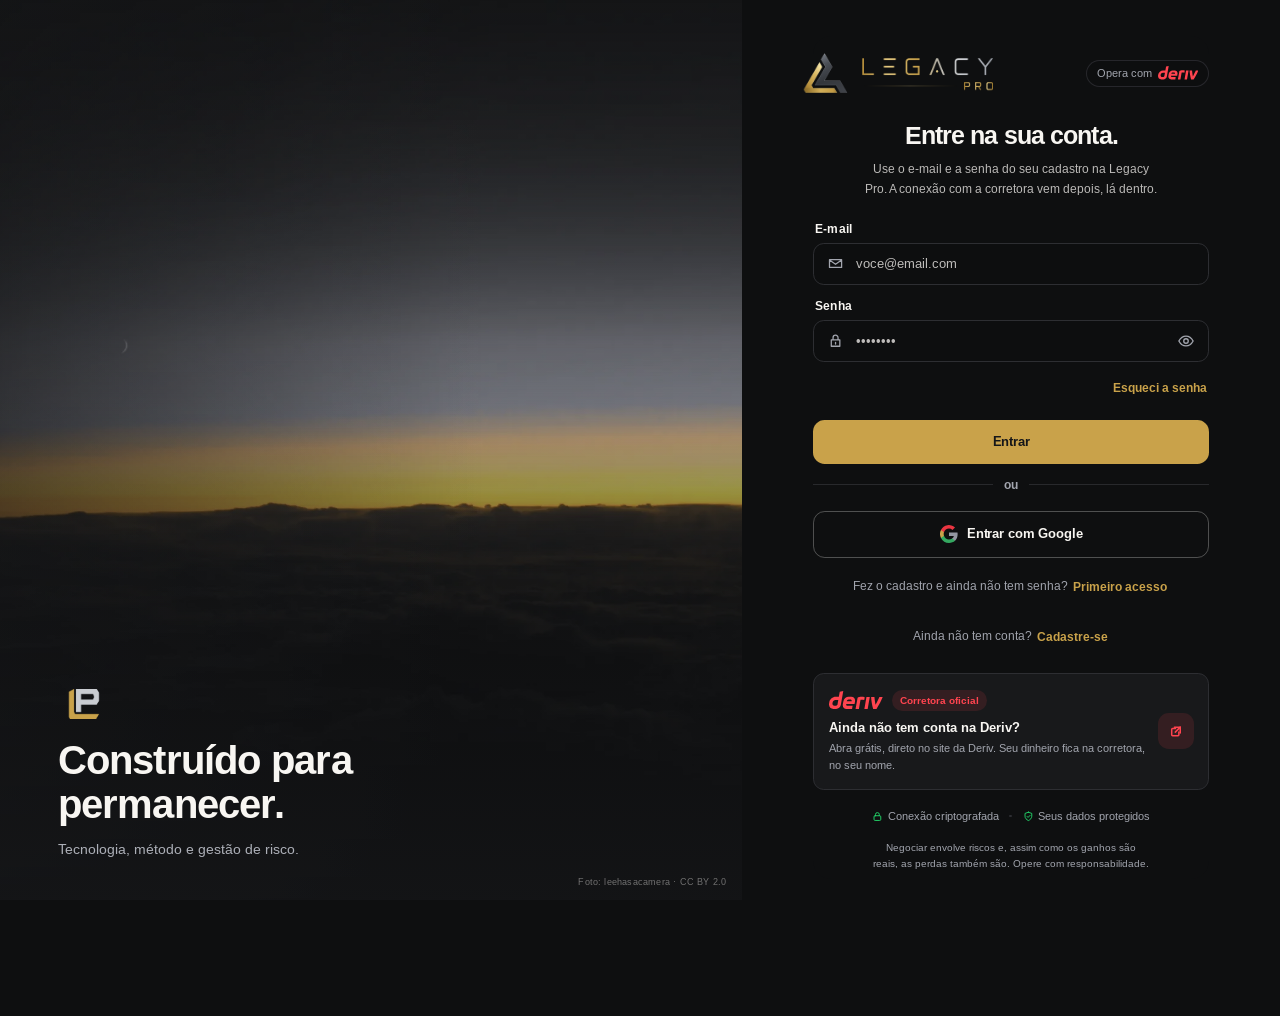
==== commit 6617d62f: "Legacy Pro: 2026-11-26 18:36" ====
--- a/index.html
+++ b/index.html
@@ -45,26 +45,26 @@
     <link rel="apple-touch-startup-image" media="screen and (device-width: 810px) and (device-height: 1080px) and (-webkit-device-pixel-ratio: 2) and (orientation: portrait)" href="/pwa-legacypro/splash/1620x2160.png" />
     <link rel="apple-touch-startup-image" media="screen and (device-width: 768px) and (device-height: 1024px) and (-webkit-device-pixel-ratio: 2) and (orientation: portrait)" href="/pwa-legacypro/splash/1536x2048.png" />
     <link rel="apple-touch-startup-image" media="screen and (device-width: 744px) and (device-height: 1133px) and (-webkit-device-pixel-ratio: 2) and (orientation: portrait)" href="/pwa-legacypro/splash/1488x2266.png" />
-    <script type="module" crossorigin src="/assets/legacypro-app.js?v=6c308f8900cc"></script>
-    <link rel="stylesheet" crossorigin href="/assets/legacypro.css?v=6c308f8900cc">
-    <link rel="modulepreload" crossorigin href="/assets/InicioPagina.js?v=6c308f8900cc">
-    <link rel="modulepreload" crossorigin href="/assets/Notificacoes.js?v=6c308f8900cc">
-    <link rel="modulepreload" crossorigin href="/assets/gradeAulas.js?v=6c308f8900cc">
-    <link rel="modulepreload" crossorigin href="/assets/CapaDaAula.js?v=6c308f8900cc">
-    <link rel="modulepreload" crossorigin href="/assets/capasAulas.js?v=6c308f8900cc">
-    <link rel="modulepreload" crossorigin href="/assets/ResponsiveImage.js?v=6c308f8900cc">
-    <link rel="modulepreload" crossorigin href="/assets/EscolherComunidade.js?v=6c308f8900cc">
-    <link rel="modulepreload" crossorigin href="/assets/stories-c.js?v=6c308f8900cc">
-    <link rel="modulepreload" crossorigin href="/assets/VisualizadorDeStories.js?v=6c308f8900cc">
-    <link rel="modulepreload" crossorigin href="/assets/RecursosDeApp.js?v=6c308f8900cc">
-    <link rel="modulepreload" crossorigin href="/assets/Decolagem.js?v=6c308f8900cc">
-    <link rel="preload" as="style" crossorigin href="/assets/legacypro14.css?v=6c308f8900cc">
-    <link rel="preload" as="style" crossorigin href="/assets/legacypro15.css?v=6c308f8900cc">
-    <link rel="preload" as="style" crossorigin href="/assets/legacypro24.css?v=6c308f8900cc">
-    <link rel="preload" as="style" crossorigin href="/assets/legacypro26.css?v=6c308f8900cc">
-    <link rel="preload" as="style" crossorigin href="/assets/legacypro31.css?v=6c308f8900cc">
-    <link rel="preload" as="style" crossorigin href="/assets/legacypro32.css?v=6c308f8900cc">
-    <link rel="preload" as="style" crossorigin href="/assets/legacypro2.css?v=6c308f8900cc">
+    <script type="module" crossorigin src="/assets/legacypro-app.js?v=c531a1337446"></script>
+    <link rel="stylesheet" crossorigin href="/assets/legacypro.css?v=c531a1337446">
+    <link rel="modulepreload" crossorigin href="/assets/InicioPagina.js?v=c531a1337446">
+    <link rel="modulepreload" crossorigin href="/assets/Notificacoes.js?v=c531a1337446">
+    <link rel="modulepreload" crossorigin href="/assets/gradeAulas.js?v=c531a1337446">
+    <link rel="modulepreload" crossorigin href="/assets/CapaDaAula.js?v=c531a1337446">
+    <link rel="modulepreload" crossorigin href="/assets/capasAulas.js?v=c531a1337446">
+    <link rel="modulepreload" crossorigin href="/assets/ResponsiveImage.js?v=c531a1337446">
+    <link rel="modulepreload" crossorigin href="/assets/EscolherComunidade.js?v=c531a1337446">
+    <link rel="modulepreload" crossorigin href="/assets/stories-c.js?v=c531a1337446">
+    <link rel="modulepreload" crossorigin href="/assets/VisualizadorDeStories.js?v=c531a1337446">
+    <link rel="modulepreload" crossorigin href="/assets/RecursosDeApp.js?v=c531a1337446">
+    <link rel="modulepreload" crossorigin href="/assets/Decolagem.js?v=c531a1337446">
+    <link rel="preload" as="style" crossorigin href="/assets/legacypro14.css?v=c531a1337446">
+    <link rel="preload" as="style" crossorigin href="/assets/legacypro15.css?v=c531a1337446">
+    <link rel="preload" as="style" crossorigin href="/assets/legacypro24.css?v=c531a1337446">
+    <link rel="preload" as="style" crossorigin href="/assets/legacypro26.css?v=c531a1337446">
+    <link rel="preload" as="style" crossorigin href="/assets/legacypro31.css?v=c531a1337446">
+    <link rel="preload" as="style" crossorigin href="/assets/legacypro32.css?v=c531a1337446">
+    <link rel="preload" as="style" crossorigin href="/assets/legacypro2.css?v=c531a1337446">
   </head>
   <body>
     <div id="app-abertura" aria-hidden="true"><img src="/pwa-legacypro/abertura.png" alt="" /><i></i></div>
